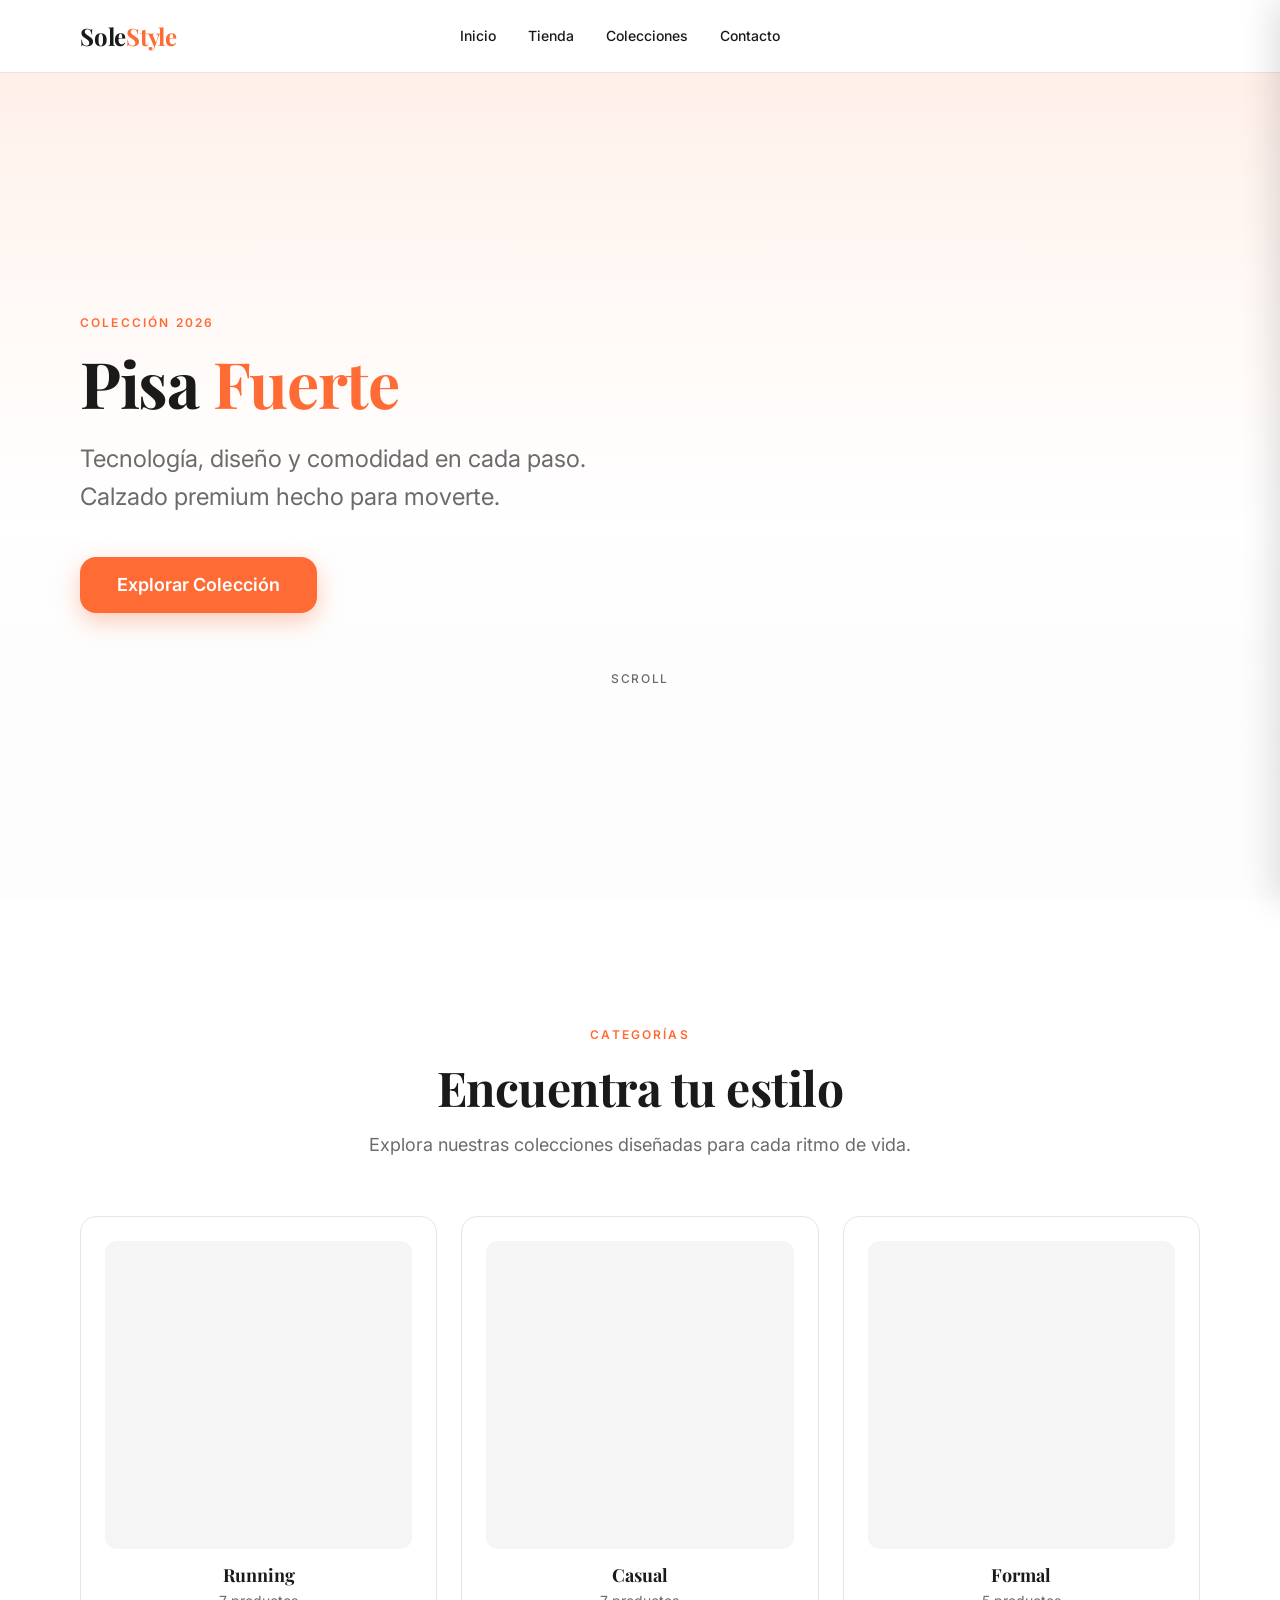
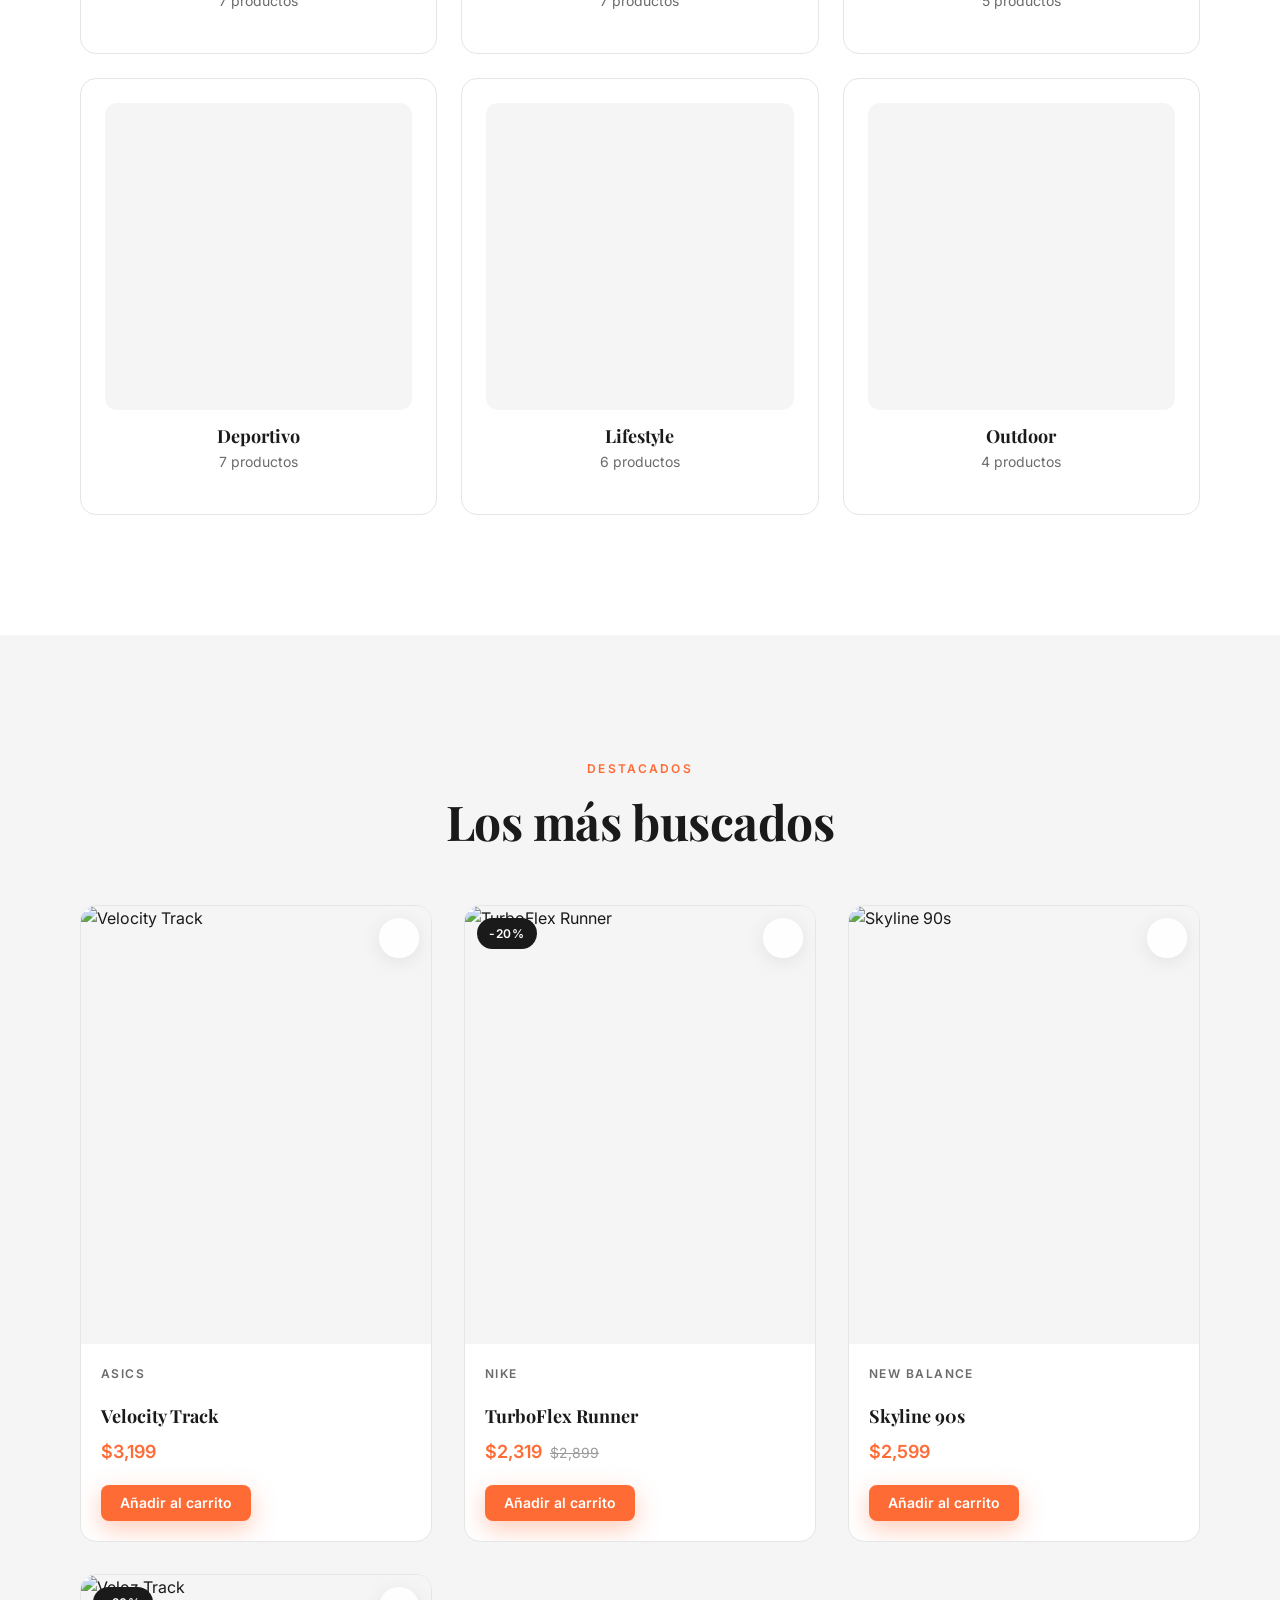
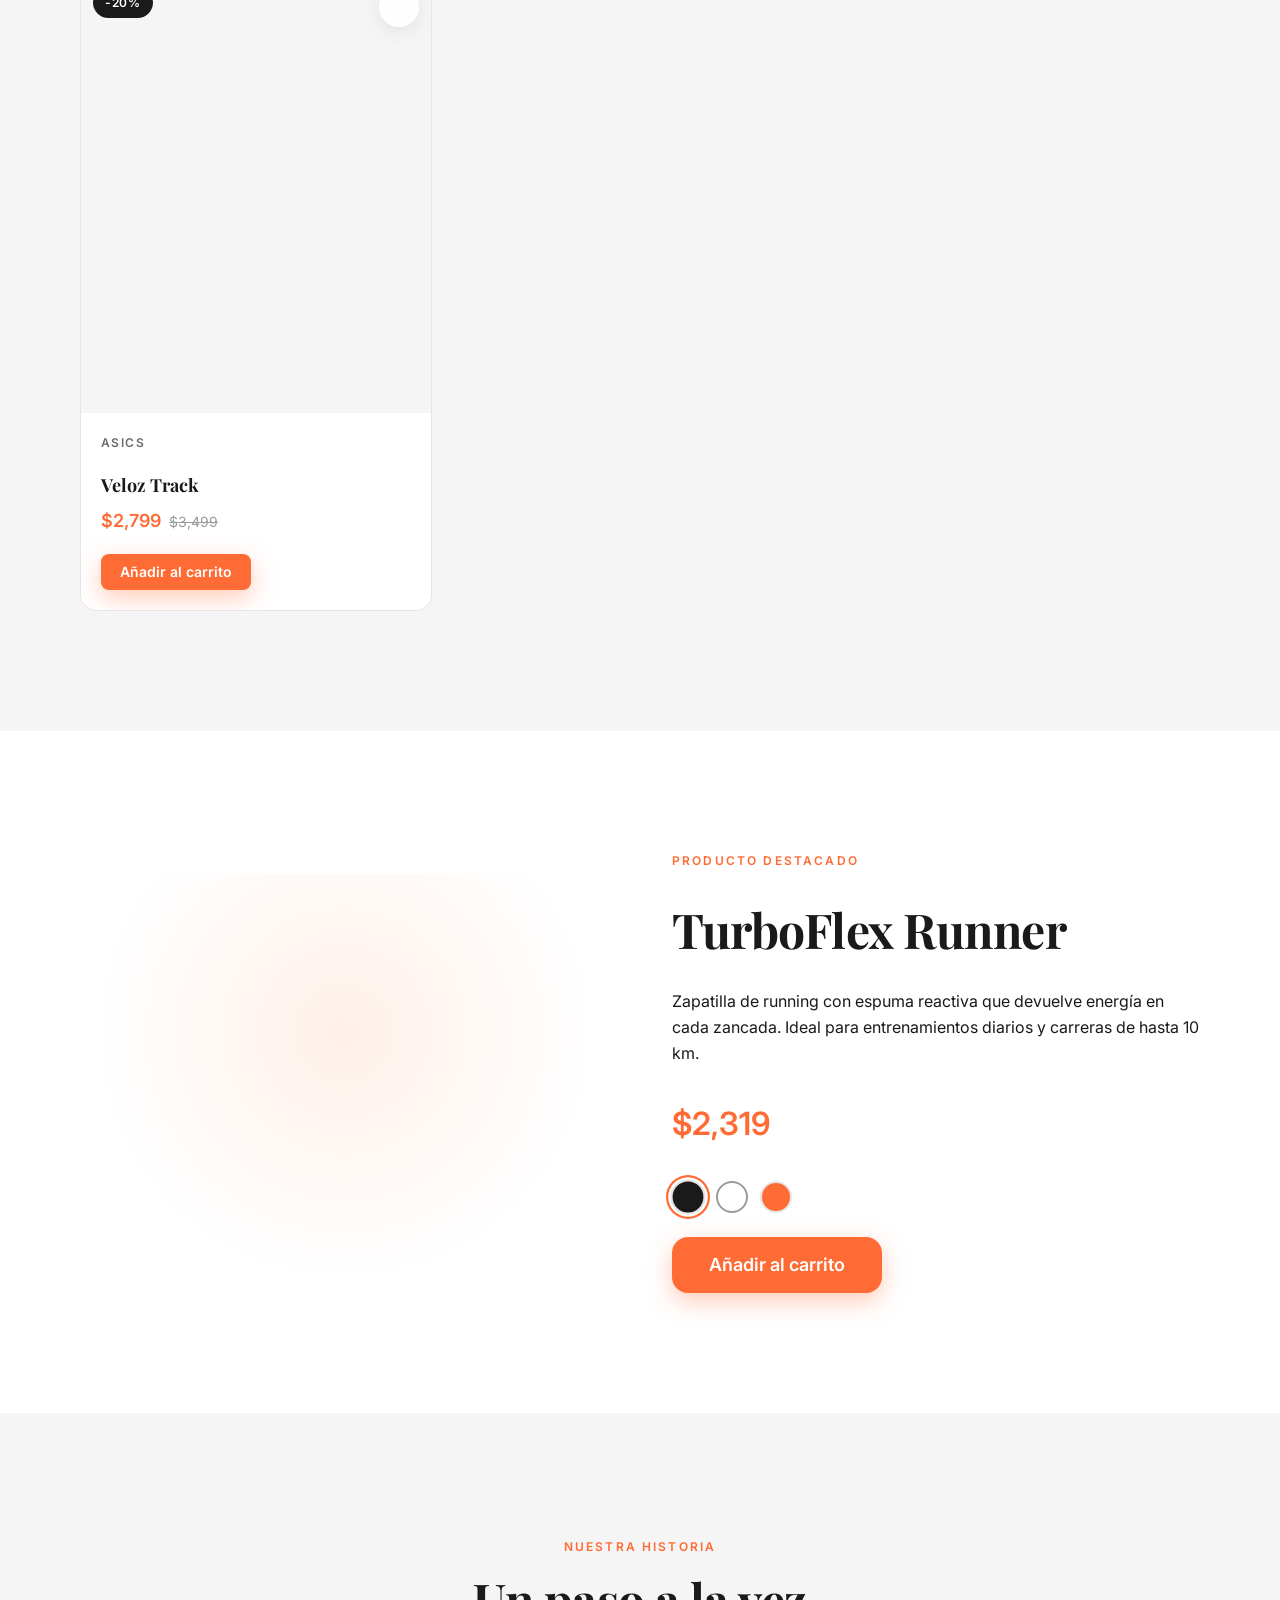
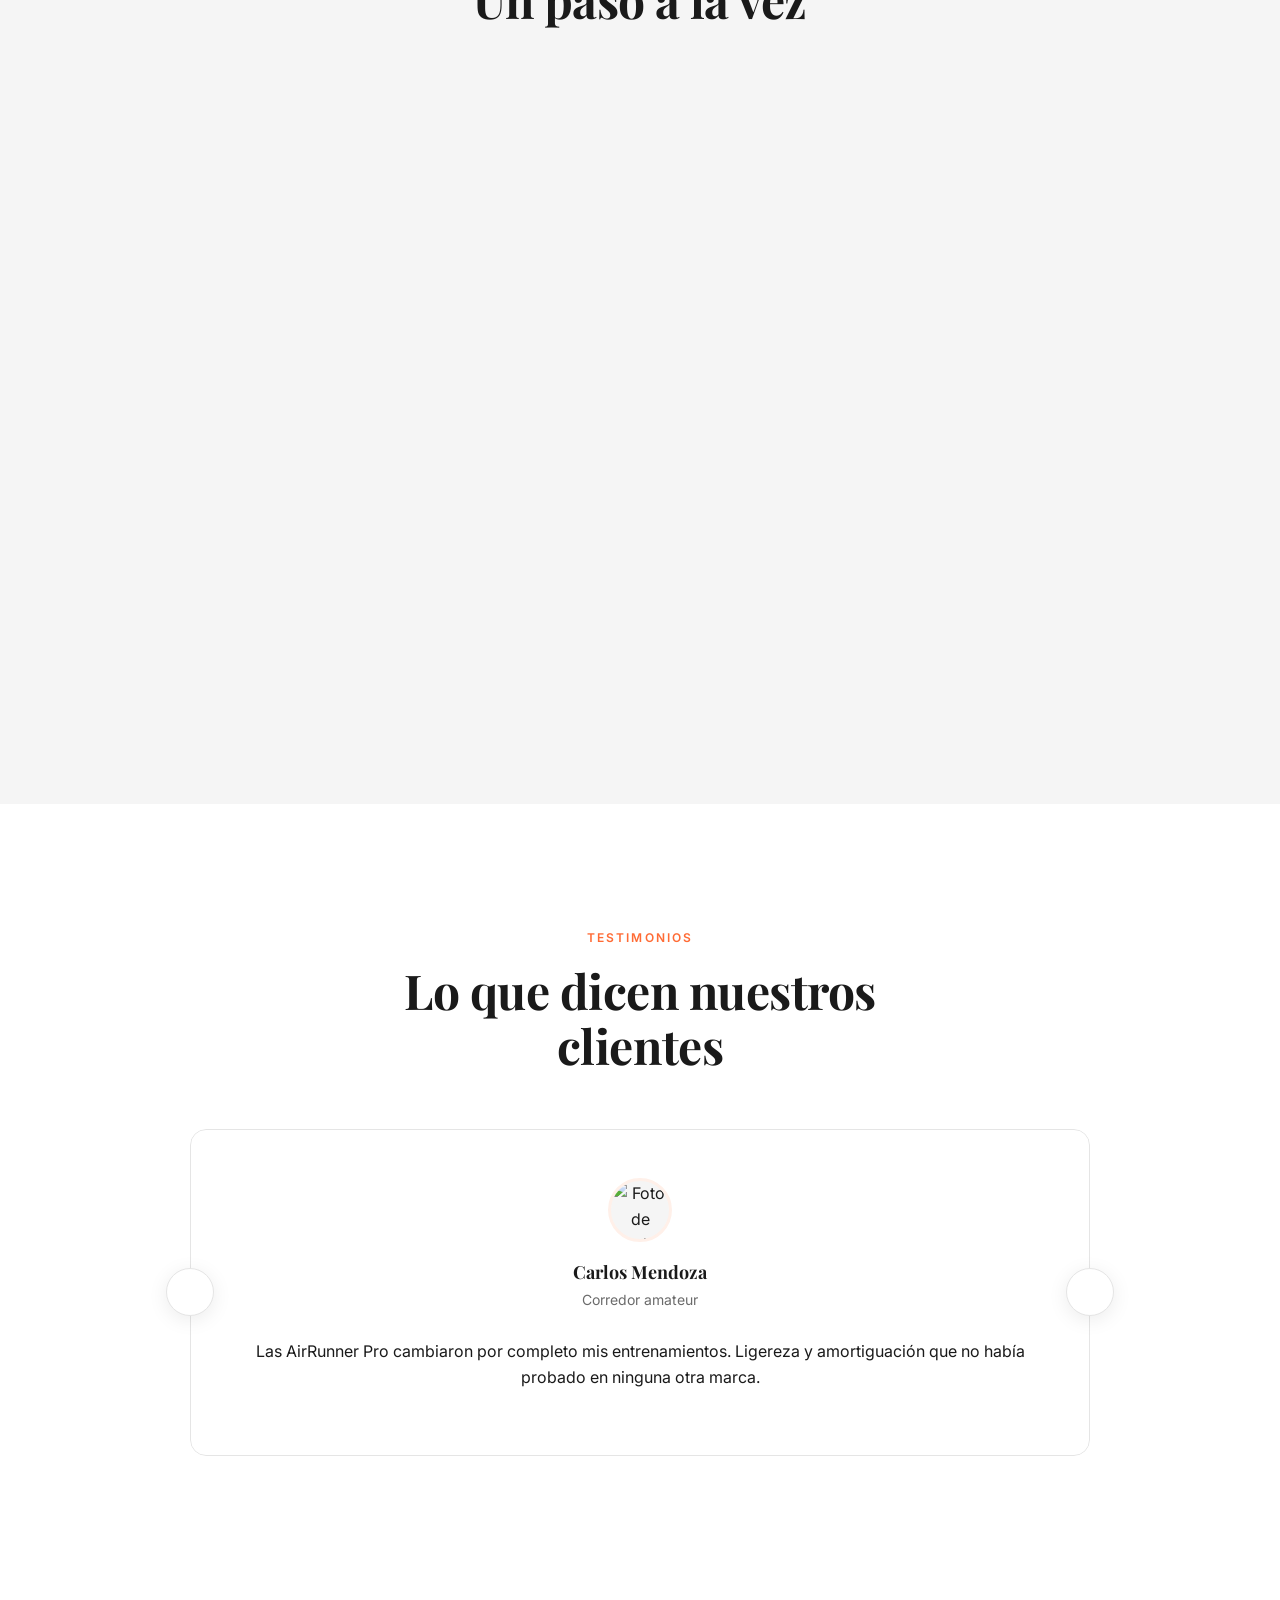
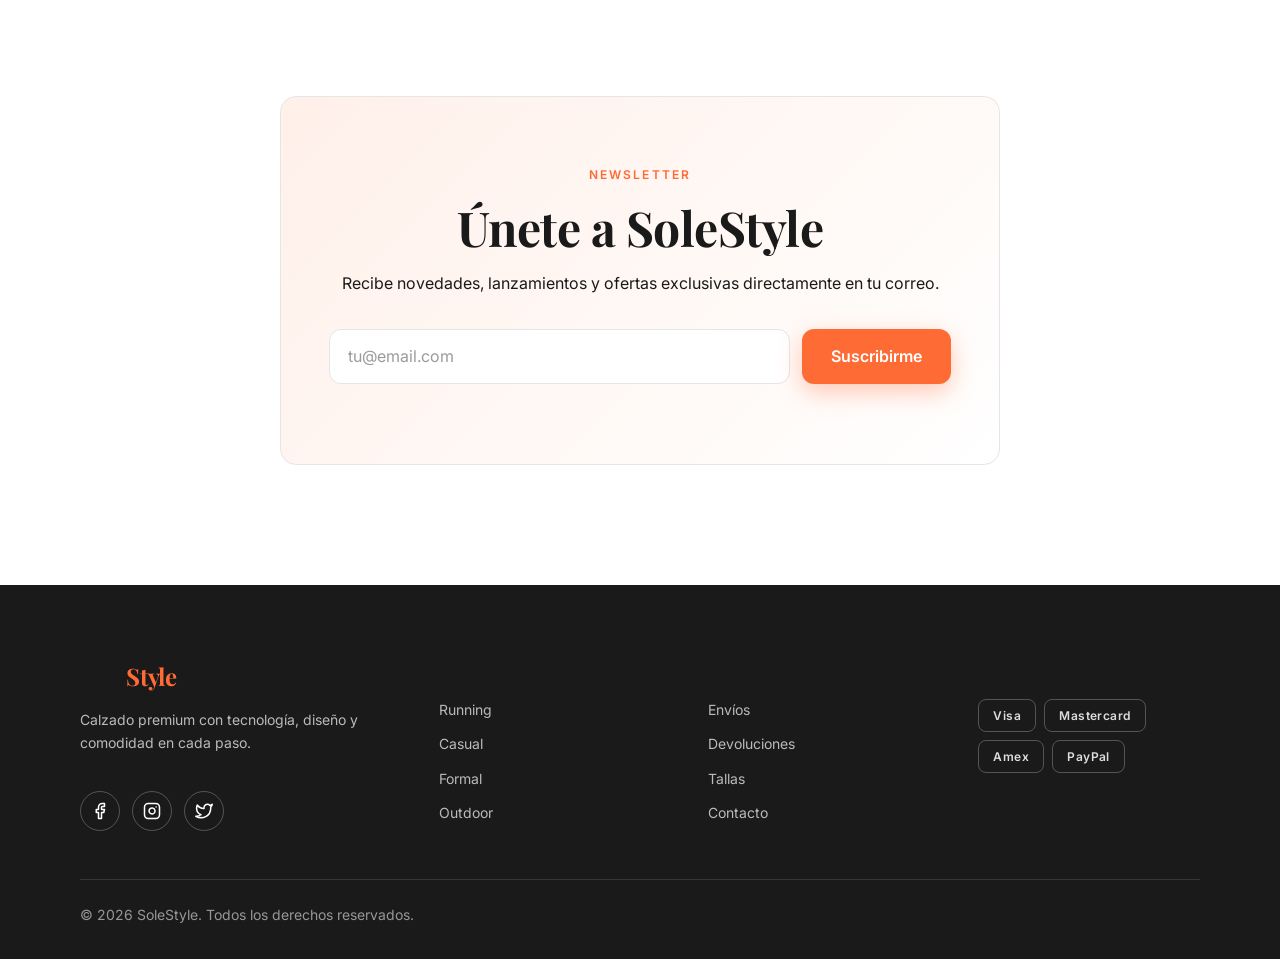
==== index.html @ 93561879 "version 1" ====
<!DOCTYPE html>
<html lang="es">
<head>
  <meta charset="UTF-8">
  <meta name="viewport" content="width=device-width, initial-scale=1.0">
  <title>SoleStyle — Tienda de Zapatos</title>
  <link rel="icon" type="image/svg+xml" href="favicon.svg">
  <link rel="preconnect" href="https://fonts.googleapis.com">
  <link rel="preconnect" href="https://fonts.gstatic.com" crossorigin>
  <link href="https://fonts.googleapis.com/css2?family=Inter:wght@400;500;600&family=Playfair+Display:wght@700&display=swap" rel="stylesheet">
  <link rel="stylesheet" href="css/reset.css">
  <link rel="stylesheet" href="css/variables.css">
  <link rel="stylesheet" href="css/base.css">
  <link rel="stylesheet" href="css/components.css">
  <link rel="stylesheet" href="css/three-animations.css">
  <link rel="stylesheet" href="css/responsive.css">
</head>
<body>
  <header class="site-header" id="siteHeader">
    <div class="site-header__inner container">
      <a href="index.html" class="logo" aria-label="SoleStyle, inicio">Sole<span class="logo-accent">Style</span></a>
      <nav class="main-nav" aria-label="Navegación principal">
        <a href="index.html" class="nav-link">Inicio</a>
        <a href="tienda.html" class="nav-link">Tienda</a>
        <a href="index.html#colecciones" class="nav-link">Colecciones</a>
        <a href="index.html#contacto" class="nav-link">Contacto</a>
      </nav>
      <div class="header-actions">
        <button class="icon-btn" id="searchToggle" aria-label="Abrir buscador" aria-expanded="false"><i data-lucide="search"></i></button>
        <a href="favoritos.html" class="icon-btn has-badge" id="favoritesLink" aria-label="Ver favoritos"><i data-lucide="heart"></i><span class="icon-btn__badge is-hidden" id="favoritesBadge">0</span></a>
        <button class="icon-btn has-badge" id="cartButton" aria-label="Abrir carrito"><i data-lucide="shopping-cart"></i><span class="icon-btn__badge is-hidden" id="cartBadge">0</span></button>
        <button class="hamburger" id="hamburger" aria-label="Abrir menú" aria-expanded="false"><span></span><span></span><span></span></button>
      </div>
    </div>
    <div class="search-box" id="searchBox">
      <input type="search" id="searchInput" class="search-input" placeholder="Buscar zapatos, marcas..." aria-label="Buscar productos" autocomplete="off">
      <div class="search-dropdown" id="searchDropdown" role="listbox" aria-label="Resultados de búsqueda"></div>
    </div>
    <nav class="mobile-menu" id="mobileMenu" aria-label="Menú móvil">
      <a href="index.html" class="nav-link">Inicio</a>
      <a href="tienda.html" class="nav-link">Tienda</a>
      <a href="index.html#colecciones" class="nav-link">Colecciones</a>
      <a href="index.html#contacto" class="nav-link">Contacto</a>
      <a href="favoritos.html" class="nav-link">Favoritos</a>
    </nav>
  </header>
  <div class="cart-overlay" id="cartOverlay"></div>
  <aside class="cart-drawer" id="cartDrawer" role="dialog" aria-modal="true" aria-label="Carrito de compras">
    <div class="cart-drawer__header"><h2 class="cart-drawer__title">Tu carrito</h2><button class="cart-close icon-btn" id="cartClose" aria-label="Cerrar carrito"><i data-lucide="x"></i></button></div>
    <div class="cart-items" id="cartItems"></div>
    <div class="cart-empty is-hidden" id="cartEmpty"><i data-lucide="shopping-bag" class="cart-empty__icon"></i><p>Tu carrito está vacío</p><a href="tienda.html" class="btn btn-outline">Ir a la tienda</a></div>
    <div class="cart-summary" id="cartSummary">
      <div class="coupon-row"><input type="text" class="coupon-input" id="couponInput" placeholder="Cupón (SOLE10 / WELCOME)" aria-label="Código de cupón"><button class="btn btn-outline btn-sm" id="couponApply">Aplicar</button></div>
      <p class="coupon-msg" id="couponMsg"></p>
      <div class="summary-row"><span>Subtotal</span><span id="cartSubtotal">$0</span></div>
      <div class="summary-row"><span>Envío</span><span id="cartShipping">—</span></div>
      <div class="summary-row summary-row--total"><span>Total</span><span id="cartTotal">$0</span></div>
      <button class="btn btn-primary btn-block checkout-btn" id="checkoutBtn">Finalizar Compra</button>
    </div>
  </aside>
  <div class="modal-overlay" id="checkoutModal" role="dialog" aria-modal="true" aria-label="Compra completada">
    <div class="modal"><div class="modal__icon"><i data-lucide="check"></i></div><h3 class="modal__title">¡Gracias por tu compra!</h3><p class="modal__text" id="modalText">Tu pedido ha sido procesado. Te contactaremos por email.</p><div class="modal__actions"><button class="btn btn-primary" id="modalClose">Seguir comprando</button></div></div>
  </div>
  <div class="toast" id="toast" role="status" aria-live="polite"></div>
  <main>
    <section class="hero" id="hero">
      <canvas class="hero-canvas" id="heroCanvas" aria-hidden="true"></canvas>
      <div class="hero-overlay"></div>
      <div class="hero-content container">
        <p class="eyebrow">Colección 2026</p>
        <h1 class="hero-title">Pisa <span class="hero-title__accent">Fuerte</span></h1>
        <p class="hero-subtitle">Tecnología, diseño y comodidad en cada paso. Calzado premium hecho para moverte.</p>
        <a href="tienda.html" class="btn btn-primary btn-lg hero-cta">Explorar Colección</a>
        <div class="hero-scroll-hint">
          <i data-lucide="chevron-down"></i>
          <span>Scroll</span>
        </div>
      </div>
    </section>
    <section class="section" id="colecciones">
      <div class="container">
        <div class="section-head">
          <p class="eyebrow">Categorías</p>
          <h2 class="section-title">Encuentra tu estilo</h2>
          <p class="section-subtitle">Explora nuestras colecciones diseñadas para cada ritmo de vida.</p>
        </div>
        <div class="categories-grid" id="categoriesGrid">
          <div class="category-card">
            <a class="category-cube" data-category="running" href="tienda.html?category=running" aria-label="Ver categoría Running"></a>
            <div class="category-card__info">
              <h3 class="category-card__name">Running</h3>
              <p class="category-card__count">7 productos</p>
            </div>
          </div>
          <div class="category-card">
            <a class="category-cube" data-category="casual" href="tienda.html?category=casual" aria-label="Ver categoría Casual"></a>
            <div class="category-card__info">
              <h3 class="category-card__name">Casual</h3>
              <p class="category-card__count">7 productos</p>
            </div>
          </div>
          <div class="category-card">
            <a class="category-cube" data-category="formal" href="tienda.html?category=formal" aria-label="Ver categoría Formal"></a>
            <div class="category-card__info">
              <h3 class="category-card__name">Formal</h3>
              <p class="category-card__count">5 productos</p>
            </div>
          </div>
          <div class="category-card">
            <a class="category-cube" data-category="deportivo" href="tienda.html?category=deportivo" aria-label="Ver categoría Deportivo"></a>
            <div class="category-card__info">
              <h3 class="category-card__name">Deportivo</h3>
              <p class="category-card__count">7 productos</p>
            </div>
          </div>
          <div class="category-card">
            <a class="category-cube" data-category="lifestyle" href="tienda.html?category=lifestyle" aria-label="Ver categoría Lifestyle"></a>
            <div class="category-card__info">
              <h3 class="category-card__name">Lifestyle</h3>
              <p class="category-card__count">6 productos</p>
            </div>
          </div>
          <div class="category-card">
            <a class="category-cube" data-category="outdoor" href="tienda.html?category=outdoor" aria-label="Ver categoría Outdoor"></a>
            <div class="category-card__info">
              <h3 class="category-card__name">Outdoor</h3>
              <p class="category-card__count">4 productos</p>
            </div>
          </div>
        </div>
      </div>
    </section>
    <section class="section section--alt" id="destacados">
      <div class="container">
        <div class="section-head">
          <p class="eyebrow">Destacados</p>
          <h2 class="section-title">Los más buscados</h2>
        </div>
        <div class="product-grid" id="featuredGrid"></div>
      </div>
    </section>
    <section class="section" id="showcase">
      <div class="container">
        <div class="showcase">
          <div class="showcase-canvas" id="showcaseCanvas" data-product-id="1"></div>
          <div class="showcase-info">
            <p class="eyebrow">Producto destacado</p>
            <h2 class="section-title" id="showcaseName"></h2>
            <p id="showcaseDesc"></p>
            <p class="showcase-price" id="showcasePrice"></p>
            <div class="color-swatches">
              <button class="color-swatch is-active" data-hex="#1A1A1A" data-color="Negro" aria-label="Color Negro" style="background-color:#1A1A1A"></button>
              <button class="color-swatch" data-hex="#FFFFFF" data-color="Blanco" aria-label="Color Blanco" style="background-color:#FFFFFF"></button>
              <button class="color-swatch" data-hex="#FF6B35" data-color="Naranja" aria-label="Color Naranja" style="background-color:#FF6B35"></button>
            </div>
            <div class="showcase-actions">
              <button class="btn btn-primary btn-lg" data-add-to-cart="1">Añadir al carrito</button>
            </div>
          </div>
        </div>
      </div>
    </section>
    <section class="section section--alt" id="historia">
      <div class="container">
        <div class="section-head">
          <p class="eyebrow">Nuestra Historia</p>
          <h2 class="section-title">Un paso a la vez</h2>
        </div>
        <div class="timeline" id="timeline">
          <div class="timeline-canvas" id="timelineCanvas"></div>
        </div>
      </div>
    </section>
    <section class="section" id="testimonios">
      <div class="container">
        <div class="section-head">
          <p class="eyebrow">Testimonios</p>
          <h2 class="section-title">Lo que dicen nuestros clientes</h2>
        </div>
        <div class="testimonials">
          <button class="testimonial-arrow prev" aria-label="Testimonio anterior"><i data-lucide="chevron-left"></i></button>
          <div class="testimonials__viewport">
            <div class="testimonial-track">
              <div class="testimonial-slide">
                <img class="testimonial-slide__photo" src="https://images.unsplash.com/photo-1500648767791-00dcc994a43e?w=200&auto=format&fit=crop&q=80" alt="Foto de Carlos Mendoza" loading="lazy" width="64" height="64">
                <p class="testimonial-slide__name">Carlos Mendoza</p>
                <p class="testimonial-slide__role">Corredor amateur</p>
                <div class="stars" aria-label="Calificación: 5 de 5">
                  <i data-lucide="star"></i>
                  <i data-lucide="star"></i>
                  <i data-lucide="star"></i>
                  <i data-lucide="star"></i>
                  <i data-lucide="star"></i>
                </div>
                <p>Las AirRunner Pro cambiaron por completo mis entrenamientos. Ligereza y amortiguación que no había probado en ninguna otra marca.</p>
              </div>
              <div class="testimonial-slide">
                <img class="testimonial-slide__photo" src="https://images.unsplash.com/photo-1494790108377-be9c29b29330?w=200&auto=format&fit=crop&q=80" alt="Foto de Lucía Fernández" loading="lazy" width="64" height="64">
                <p class="testimonial-slide__name">Lucía Fernández</p>
                <p class="testimonial-slide__role">Diseñadora</p>
                <div class="stars" aria-label="Calificación: 4.5 de 5">
                  <i data-lucide="star"></i>
                  <i data-lucide="star"></i>
                  <i data-lucide="star"></i>
                  <i data-lucide="star"></i>
                  <i data-lucide="star-half"></i>
                </div>
                <p>Combinan estilo y comodidad a la perfección. Los uso todos los días en la oficina y siguen impecables después de meses.</p>
              </div>
              <div class="testimonial-slide">
                <img class="testimonial-slide__photo" src="https://images.unsplash.com/photo-1438761681033-6461ffad8d80?w=200&auto=format&fit=crop&q=80" alt="Foto de Andrés Ruiz" loading="lazy" width="64" height="64">
                <p class="testimonial-slide__name">Andrés Ruiz</p>
                <p class="testimonial-slide__role">Viajero frecuente</p>
                <div class="stars" aria-label="Calificación: 5 de 5">
                  <i data-lucide="star"></i>
                  <i data-lucide="star"></i>
                  <i data-lucide="star"></i>
                  <i data-lucide="star"></i>
                  <i data-lucide="star"></i>
                </div>
                <p>Pedí desde el extranjero y llegó en tiempo récord. La calidad es superior y el servicio al cliente, excelente.</p>
              </div>
            </div>
          </div>
          <button class="testimonial-arrow next" aria-label="Testimonio siguiente"><i data-lucide="chevron-right"></i></button>
        </div>
      </div>
    </section>
    <section class="section" id="contacto">
      <div class="container">
        <div class="newsletter__inner">
          <p class="eyebrow">Newsletter</p>
          <h2 class="section-title">Únete a SoleStyle</h2>
          <p>Recibe novedades, lanzamientos y ofertas exclusivas directamente en tu correo.</p>
          <form class="newsletter-form" id="newsletterForm" novalidate>
            <input type="email" class="newsletter-input" id="newsletterEmail" placeholder="tu@email.com" aria-label="Tu correo electrónico">
            <button class="btn btn-primary" type="submit">Suscribirme</button>
          </form>
          <p class="newsletter-msg" id="newsletterMsg"></p>
        </div>
      </div>
    </section>
  </main>
  <footer class="site-footer">
    <canvas class="footer-waves" id="footerWaves" aria-hidden="true"></canvas>
    <div class="site-footer__content container">
      <div class="footer-grid">
        <div class="footer-col">
          <a href="index.html" class="logo" aria-label="SoleStyle, inicio">Sole<span class="logo-accent">Style</span></a>
          <p>Calzado premium con tecnología, diseño y comodidad en cada paso.</p>
          <div class="footer-social">
            <a href="#" class="footer-social__link" aria-label="Facebook"><svg viewBox="0 0 24 24" fill="none" stroke="currentColor" stroke-width="2" stroke-linecap="round" stroke-linejoin="round" aria-hidden="true"><path d="M18 2h-3a5 5 0 0 0-5 5v3H7v4h3v8h4v-8h3l1-4h-4V7a1 1 0 0 1 1-1h3z"/></svg></a>
            <a href="#" class="footer-social__link" aria-label="Instagram"><svg viewBox="0 0 24 24" fill="none" stroke="currentColor" stroke-width="2" stroke-linecap="round" stroke-linejoin="round" aria-hidden="true"><rect x="2" y="2" width="20" height="20" rx="5" ry="5"/><path d="M16 11.37A4 4 0 1 1 12.63 8 4 4 0 0 1 16 11.37z"/><line x1="17.5" y1="6.5" x2="17.51" y2="6.5"/></svg></a>
            <a href="#" class="footer-social__link" aria-label="Twitter"><svg viewBox="0 0 24 24" fill="none" stroke="currentColor" stroke-width="2" stroke-linecap="round" stroke-linejoin="round" aria-hidden="true"><path d="M23 3a10.9 10.9 0 0 1-3.14 1.53 4.48 4.48 0 0 0-7.86 3v1A10.66 10.66 0 0 1 3 4s-4 9 5 13a11.64 11.64 0 0 1-7 2c9 5 20 0 20-11.5a4.5 4.5 0 0 0-.08-.83A7.72 7.72 0 0 0 23 3z"/></svg></a>
          </div>
        </div>
        <div class="footer-col">
          <h3 class="footer-title">Tienda</h3>
          <a href="tienda.html?category=running" class="footer-link">Running</a>
          <a href="tienda.html?category=casual" class="footer-link">Casual</a>
          <a href="tienda.html?category=formal" class="footer-link">Formal</a>
          <a href="tienda.html?category=outdoor" class="footer-link">Outdoor</a>
        </div>
        <div class="footer-col">
          <h3 class="footer-title">Ayuda</h3>
          <a href="#" class="footer-link">Envíos</a>
          <a href="#" class="footer-link">Devoluciones</a>
          <a href="#" class="footer-link">Tallas</a>
          <a href="#" class="footer-link">Contacto</a>
        </div>
        <div class="footer-col">
          <h3 class="footer-title">Pagos</h3>
          <div class="payment-badges">
            <span class="payment-badge">Visa</span>
            <span class="payment-badge">Mastercard</span>
            <span class="payment-badge">Amex</span>
            <span class="payment-badge">PayPal</span>
          </div>
        </div>
      </div>
      <div class="footer-bottom">
        <p class="footer-copy">© 2026 SoleStyle. Todos los derechos reservados.</p>
      </div>
    </div>
  </footer>
  <script src="https://cdnjs.cloudflare.com/ajax/libs/three.js/r128/three.min.js"></script>
  <script src="https://cdn.jsdelivr.net/npm/three@0.128.0/examples/js/controls/OrbitControls.js"></script>
  <script src="https://cdnjs.cloudflare.com/ajax/libs/gsap/3.12.2/gsap.min.js"></script>
  <script src="https://cdnjs.cloudflare.com/ajax/libs/gsap/3.12.2/ScrollTrigger.min.js"></script>
  <script src="https://unpkg.com/lucide@latest"></script>
  <script type="module" src="js/main.js" data-page="home"></script>
</body>
</html>
---- css/variables.css ----
/* ============================================================
   SoleStyle — Design Tokens
   Fuente autoritativa: .omo/contract.md §3 (nombres y valores EXACTOS)
   ============================================================ */

:root {
  /* Colores base */
  --color-white: #FFFFFF;
  --color-dark: #1A1A1A;
  --color-accent: #FF6B35;
  --color-accent-dark: #E85A2A;
  --color-accent-soft: #FFF0E9;

  /* Grises neutros */
  --color-gray-600: #6B6B6B;
  --color-gray-400: #9B9B9B;
  --color-gray-200: #E5E5E5;
  --color-gray-100: #F5F5F5;

  /* Semánticos */
  --color-success: #2E7D32;
  --color-error: #C62828;
  --color-gold: #D4AF37;

  /* Tipografía */
  --font-body: 'Inter', system-ui, sans-serif;
  --font-display: 'Playfair Display', serif;

  /* Escala tipográfica */
  --fs-xs: 12px;
  --fs-sm: 14px;
  --fs-base: 16px;
  --fs-md: 18px;
  --fs-lg: 24px;
  --fs-xl: 32px;
  --fs-2xl: 48px;
  --fs-3xl: 64px;

  /* Radios */
  --radius-sm: 8px;
  --radius-md: 12px;
  --radius-lg: 16px;
  --radius-full: 999px;

  /* Sombras */
  --shadow-card: 0 4px 20px rgba(0, 0, 0, .08);
  --shadow-hover: 0 12px 32px rgba(0, 0, 0, .16);
  --shadow-accent: 0 8px 24px rgba(255, 107, 53, .35);

  /* Espaciado y layout */
  --space-section: 120px; /* @media <768px: 60px */
  --container-max: 1200px;
  --header-height: 72px;

  /* Transiciones */
  --transition-fast: .2s ease;
  --transition-base: .3s ease;
  --transition-slow: .5s cubic-bezier(.22, 1, .36, 1);

  /* Capas z-index */
  --z-header: 100;
  --z-mobile-menu: 90;
  --z-search-dropdown: 110;
  --z-overlay: 110;
  --z-cart-drawer: 120;
  --z-modal: 130;
  --z-toast: 140;
}
---- css/base.css ----
/* ============================================================
   SoleStyle — Base (tipografía, layout, utilidades)
   ============================================================ */

/* Tipografía base del documento */
body {
  font-family: var(--font-body);
  font-size: var(--fs-base);
  font-weight: 400;
  color: var(--color-dark);
  background-color: var(--color-white);
  overflow-x: hidden;
}

/* Contenedor central: ancho máximo con padding lateral fluido */
.container {
  width: 100%;
  max-width: var(--container-max);
  margin-inline: auto;
  padding-inline: clamp(20px, 4vw, 40px);
}

/* Sección: espaciado vertical generoso (60px en móvil, 120px en desktop) */
.section {
  padding-block: var(--space-section);
}

/* Variante de sección con fondo gris claro */
.section--alt {
  background-color: var(--color-gray-100);
}

/* Cabecera de sección: centrada con margen inferior */
.section-head {
  max-width: 640px;
  margin: 0 auto 56px;
  text-align: center;
}

/* Título de sección: display serif, peso 700 */
.section-title {
  font-family: var(--font-display);
  font-size: var(--fs-2xl);
  font-weight: 700;
  line-height: 1.15;
  letter-spacing: -0.01em;
  margin-bottom: 16px;
}

/* Subtítulo de sección: gris, tamaño medio */
.section-subtitle {
  font-size: var(--fs-md);
  color: var(--color-gray-600);
  line-height: 1.6;
}

/* Eyebrow: etiqueta naranja uppercase con tracking */
.eyebrow {
  display: inline-block;
  font-size: var(--fs-xs);
  font-weight: 600;
  letter-spacing: 0.18em;
  text-transform: uppercase;
  color: var(--color-accent);
  margin-bottom: 16px;
}

/* Encabezados: jerarquía tipográfica */
h1, h2, h3, h4, h5, h6 {
  font-family: var(--font-display);
  font-weight: 700;
  line-height: 1.2;
  color: var(--color-dark);
}

/* Enlaces: color heredado con transición suave */
a {
  transition: color var(--transition-fast);
}

/* Enlaces interactivos: hover con acento */
a:hover {
  color: var(--color-accent);
}

/* Párrafos: margen inferior consistente */
p {
  margin-bottom: 1rem;
}

/* Foco visible accesible: anillo naranja en todos los elementos interactivos */
:focus-visible {
  outline: 2px solid var(--color-accent);
  outline-offset: 2px;
  border-radius: 2px;
}

/* Utilidad: contenido solo para lectores de pantalla */
.visually-hidden {
  position: absolute;
  width: 1px;
  height: 1px;
  padding: 0;
  margin: -1px;
  overflow: hidden;
  clip: rect(0, 0, 0, 0);
  white-space: nowrap;
  border: 0;
}

/* Utilidad: ocultar elemento (JS alterna esta clase) */
.is-hidden {
  display: none !important;
}

/* Utilidad: animación de entrada (GSAP la anima desde opacity 0) */
.fade-up {
  opacity: 0;
}

/* Reducción de movimiento: desactiva animaciones y transiciones */
.reduce-motion * {
  animation: none !important;
  transition: none !important;
  scroll-behavior: auto !important;
}

/* Bloqueo de scroll del body (drawer/menú abiertos) */
body.no-scroll {
  overflow: hidden;
}

/* Imágenes de producto: fondo neutro mientras cargan */
img {
  background-color: var(--color-gray-100);
}

/* Breadcrumb: migas de pan con separador */
.breadcrumb {
  display: flex;
  flex-wrap: wrap;
  align-items: center;
  gap: 8px;
  font-size: var(--fs-sm);
  color: var(--color-gray-600);
  padding-block: 20px;
}

/* Separador de breadcrumb (chevron) */
.breadcrumb a {
  color: var(--color-gray-600);
}

.breadcrumb a:hover {
  color: var(--color-accent);
}

.breadcrumb span[aria-hidden='true'] {
  color: var(--color-gray-400);
}

/* Estado vacío: centrado con icono grande */
.empty-state {
  text-align: center;
  padding: 80px 20px;
}

.empty-state i {
  width: 64px;
  height: 64px;
  color: var(--color-gray-400);
  margin-bottom: 24px;
}

.empty-state p {
  font-size: var(--fs-lg);
  color: var(--color-gray-600);
  margin-bottom: 24px;
}
---- css/components.css ----
/* ============================================================
   SoleStyle — Componentes (inventario completo §4 del contrato)
   ============================================================ */

/* ============================================================
   Botones
   ============================================================ */

/* Botón base: inline-flex, radius, transición suave */
.btn {
  display: inline-flex;
  align-items: center;
  justify-content: center;
  gap: 8px;
  padding: 14px 28px;
  font-family: var(--font-body);
  font-size: var(--fs-base);
  font-weight: 600;
  line-height: 1;
  border-radius: var(--radius-md);
  border: 1px solid transparent;
  cursor: pointer;
  text-align: center;
  white-space: nowrap;
  transition: background-color var(--transition-base),
    color var(--transition-base),
    border-color var(--transition-base),
    box-shadow var(--transition-base),
    transform var(--transition-base);
}

/* Botón primario: fondo naranja, texto blanco, sombra de acento */
.btn-primary {
  background-color: var(--color-accent);
  color: var(--color-white);
  box-shadow: var(--shadow-accent);
}

.btn-primary:hover {
  background-color: var(--color-accent-dark);
  color: var(--color-white);
  transform: translateY(-2px);
  box-shadow: 0 12px 28px rgba(255, 107, 53, .45);
}

/* Botón outline: borde oscuro, fondo transparente */
.btn-outline {
  background-color: transparent;
  border-color: var(--color-dark);
  color: var(--color-dark);
}

.btn-outline:hover {
  background-color: var(--color-dark);
  color: var(--color-white);
  transform: translateY(-2px);
}

/* Botón oscuro: fondo negro, texto blanco */
.btn-dark {
  background-color: var(--color-dark);
  color: var(--color-white);
}

.btn-dark:hover {
  background-color: #000;
  color: var(--color-white);
  transform: translateY(-2px);
  box-shadow: var(--shadow-hover);
}

/* Botón grande: más padding y tipografía */
.btn-lg {
  padding: 18px 36px;
  font-size: var(--fs-md);
  border-radius: var(--radius-lg);
}

/* Botón pequeño: compacto */
.btn-sm {
  padding: 10px 18px;
  font-size: var(--fs-sm);
  border-radius: var(--radius-sm);
}

/* Botón a ancho completo */
.btn-block {
  display: flex;
  width: 100%;
}

/* Estado activo: presión sutil */
.btn:active {
  transform: translateY(0) scale(.98);
}

/* Estado deshabilitado: opacidad y sin interacción */
.btn:disabled,
.btn.is-disabled {
  opacity: .5;
  cursor: not-allowed;
  transform: none;
  box-shadow: none;
}

/* ============================================================
   Header (sticky con blur)
   ============================================================ */

/* Header: fijo arriba, fondo blanco translúcido con blur */
.site-header {
  position: sticky;
  top: 0;
  z-index: var(--z-header);
  background: rgba(255, 255, 255, .85);
  backdrop-filter: blur(12px);
  -webkit-backdrop-filter: blur(12px);
  border-bottom: 1px solid var(--color-gray-200);
}

/* Fila interna del header: flex entre logo, nav y acciones */
.site-header__inner {
  display: flex;
  align-items: center;
  justify-content: space-between;
  gap: 24px;
  height: var(--header-height);
}

/* Logo: display serif con acento naranja */
.logo {
  font-family: var(--font-display);
  font-size: var(--fs-lg);
  font-weight: 700;
  letter-spacing: -0.01em;
  color: var(--color-dark);
  white-space: nowrap;
}

.logo:hover {
  color: var(--color-dark);
}

/* Acento del logo en naranja */
.logo-accent {
  color: var(--color-accent);
}

/* Navegación principal: flex horizontal */
.main-nav {
  display: flex;
  align-items: center;
  gap: 32px;
}

/* Enlace de navegación: padding vertical y hover con acento */
.nav-link {
  position: relative;
  font-size: var(--fs-sm);
  font-weight: 500;
  color: var(--color-dark);
  padding-block: 8px;
  transition: color var(--transition-fast);
}

/* Subrayado animado en hover */
.nav-link::after {
  content: '';
  position: absolute;
  left: 0;
  bottom: 0;
  width: 100%;
  height: 2px;
  background-color: var(--color-accent);
  transform: scaleX(0);
  transform-origin: left;
  transition: transform var(--transition-base);
}

.nav-link:hover {
  color: var(--color-accent);
}

.nav-link:hover::after {
  transform: scaleX(1);
}

/* Enlace activo: acento con subrayado visible */
.nav-link.is-active {
  color: var(--color-accent);
}

.nav-link.is-active::after {
  transform: scaleX(1);
}

/* Acciones del header: iconos y hamburguesa */
.header-actions {
  display: flex;
  align-items: center;
  gap: 8px;
}

/* Botón de icono: círculo con hover gris */
.icon-btn {
  position: relative;
  display: inline-flex;
  align-items: center;
  justify-content: center;
  width: 40px;
  height: 40px;
  border-radius: var(--radius-full);
  color: var(--color-dark);
  transition: background-color var(--transition-fast),
    color var(--transition-fast);
}

.icon-btn:hover {
  background-color: var(--color-gray-100);
  color: var(--color-accent);
}

/* Iconos lucide dentro de botones de icono */
.icon-btn svg {
  width: 20px;
  height: 20px;
}

/* Badge de contador: círculo naranja absoluto */
.icon-btn.has-badge .icon-btn__badge {
  position: absolute;
  top: 2px;
  right: 2px;
  min-width: 16px;
  height: 16px;
  padding-inline: 4px;
  display: flex;
  align-items: center;
  justify-content: center;
  font-size: 10px;
  font-weight: 600;
  line-height: 1;
  color: var(--color-white);
  background-color: var(--color-accent);
  border-radius: var(--radius-full);
  border: 2px solid var(--color-white);
}

/* Hamburguesa: 3 barras animadas a X */
.hamburger {
  display: none;
  flex-direction: column;
  justify-content: center;
  align-items: center;
  gap: 5px;
  width: 40px;
  height: 40px;
  border-radius: var(--radius-full);
  transition: background-color var(--transition-fast);
}

.hamburger:hover {
  background-color: var(--color-gray-100);
}

/* Barras de la hamburguesa */
.hamburger span {
  display: block;
  width: 22px;
  height: 2px;
  background-color: var(--color-dark);
  border-radius: 2px;
  transition: transform var(--transition-base),
    opacity var(--transition-base);
}

/* Estado abierto: las barras forman una X */
.hamburger[aria-expanded='true'] span:nth-child(1) {
  transform: translateY(7px) rotate(45deg);
}

.hamburger[aria-expanded='true'] span:nth-child(2) {
  opacity: 0;
}

.hamburger[aria-expanded='true'] span:nth-child(3) {
  transform: translateY(-7px) rotate(-45deg);
}

/* Menú móvil: desliza hacia abajo desde el header */
.mobile-menu {
  position: absolute;
  top: 100%;
  left: 0;
  right: 0;
  display: flex;
  flex-direction: column;
  background-color: var(--color-white);
  border-bottom: 1px solid var(--color-gray-200);
  box-shadow: var(--shadow-card);
  max-height: 0;
  overflow: hidden;
  transition: max-height var(--transition-base);
}

/* Menú móvil abierto */
.mobile-menu.is-open {
  max-height: 420px;
}

/* Enlaces del menú móvil: filas con borde inferior */
.mobile-menu .nav-link {
  padding: 16px 24px;
  font-size: var(--fs-base);
  border-bottom: 1px solid var(--color-gray-100);
}

.mobile-menu .nav-link::after {
  display: none;
}

/* ============================================================
   Buscador (search box + dropdown)
   ============================================================ */

/* Caja de búsqueda: panel desplegable bajo el header */
.search-box {
  position: absolute;
  top: 100%;
  left: 0;
  right: 0;
  background-color: var(--color-white);
  border-bottom: 1px solid var(--color-gray-200);
  box-shadow: var(--shadow-card);
  padding: 16px clamp(20px, 4vw, 40px);
  max-height: 0;
  overflow: hidden;
  opacity: 0;
  transition: max-height var(--transition-base),
    opacity var(--transition-base);
}

/* Caja de búsqueda abierta */
.search-box.is-open {
  max-height: 480px;
  opacity: 1;
}

/* Input de búsqueda: ancho completo sin borde */
.search-input {
  width: 100%;
  padding: 14px 16px;
  font-size: var(--fs-base);
  color: var(--color-dark);
  background-color: var(--color-gray-100);
  border: 1px solid var(--color-gray-200);
  border-radius: var(--radius-md);
  outline: none;
  transition: border-color var(--transition-fast),
    box-shadow var(--transition-fast);
}

.search-input:focus {
  border-color: var(--color-accent);
  box-shadow: 0 0 0 3px rgba(255, 107, 53, .15);
  background-color: var(--color-white);
}

/* Dropdown de resultados: tarjeta absoluta bajo el input */
.search-dropdown {
  position: absolute;
  top: calc(100% - 8px);
  left: clamp(20px, 4vw, 40px);
  right: clamp(20px, 4vw, 40px);
  background-color: var(--color-white);
  border: 1px solid var(--color-gray-200);
  border-radius: var(--radius-md);
  box-shadow: var(--shadow-hover);
  z-index: var(--z-search-dropdown);
  max-height: 0;
  overflow: hidden;
  opacity: 0;
  transition: max-height var(--transition-base),
    opacity var(--transition-base);
}

/* Dropdown abierto */
.search-dropdown.is-open {
  max-height: 420px;
  overflow-y: auto;
  opacity: 1;
}

/* Ítem de resultado: fila con imagen y texto */
.search-result-item {
  display: flex;
  align-items: center;
  gap: 12px;
  padding: 10px 16px;
  cursor: pointer;
  transition: background-color var(--transition-fast);
}

.search-result-item:hover,
.search-result-item[aria-selected='true'] {
  background-color: var(--color-gray-100);
}

/* Imagen miniatura del resultado */
.search-result-item img {
  width: 44px;
  height: 44px;
  object-fit: cover;
  border-radius: var(--radius-sm);
  flex-shrink: 0;
}

/* Nombre del resultado */
.search-result-item__name {
  font-size: var(--fs-sm);
  font-weight: 500;
  color: var(--color-dark);
}

/* Meta del resultado: marca · categoría */
.search-result-item__meta {
  font-size: var(--fs-xs);
  color: var(--color-gray-600);
}

/* Enlace "ver todos los resultados" */
.search-result-all {
  display: block;
  padding: 12px 16px;
  font-size: var(--fs-sm);
  font-weight: 600;
  color: var(--color-accent);
  border-top: 1px solid var(--color-gray-200);
  text-align: center;
  transition: background-color var(--transition-fast);
}

.search-result-all:hover {
  background-color: var(--color-accent-soft);
}

/* Ítem de historial de búsqueda */
.search-history-item {
  display: flex;
  align-items: center;
  gap: 10px;
  padding: 10px 16px;
  font-size: var(--fs-sm);
  color: var(--color-gray-600);
  cursor: pointer;
  transition: background-color var(--transition-fast);
}

.search-history-item:hover {
  background-color: var(--color-gray-100);
}

.search-history-item svg {
  width: 16px;
  height: 16px;
  color: var(--color-gray-400);
}

/* ============================================================
   Hero
   ============================================================ */

/* Hero: altura de viewport, aislamiento para el canvas z -1 */
.hero {
  position: relative;
  isolation: isolate;
  min-height: 92vh;
  display: flex;
  align-items: center;
  overflow: hidden;
  background: linear-gradient(180deg,
    var(--color-accent-soft) 0%,
    var(--color-white) 55%,
    var(--color-gray-100) 100%);
}

/* Canvas 3D: absoluto, detrás del contenido */
.hero-canvas {
  position: absolute;
  inset: 0;
  z-index: -1;
  width: 100%;
  height: 100%;
}

/* Overlay: gradiente sutil para legibilidad, sin interacción */
.hero-overlay {
  position: absolute;
  inset: 0;
  z-index: 0;
  background: linear-gradient(180deg,
    rgba(255, 255, 255, 0) 0%,
    rgba(255, 255, 255, .35) 60%,
    rgba(255, 255, 255, .85) 100%);
  pointer-events: none;
}

/* Contenido del hero: encima del canvas */
.hero-content {
  position: relative;
  z-index: 1;
  display: flex;
  flex-direction: column;
  align-items: flex-start;
  padding-block: 80px;
}

/* Título del hero: Playfair 700 con blend difference */
.hero-title {
  font-family: var(--font-display);
  font-size: var(--fs-3xl);
  font-weight: 700;
  line-height: 1.05;
  letter-spacing: -0.02em;
  color: var(--color-dark);
  mix-blend-mode: difference;
  max-width: 12ch;
  margin-bottom: 24px;
}

/* Acento del título en naranja */
.hero-title__accent {
  color: var(--color-accent);
}

/* Subtítulo: gris, tamaño grande, ancho acotado */
.hero-subtitle {
  font-size: var(--fs-lg);
  color: var(--color-gray-600);
  line-height: 1.6;
  max-width: 520px;
  margin-bottom: 40px;
}

/* CTA del hero */
.hero-cta {
  margin-bottom: 48px;
}

/* Indicador de scroll: absoluto abajo-centro con rebote */
.hero-scroll-hint {
  position: absolute;
  bottom: 32px;
  left: 50%;
  transform: translateX(-50%);
  display: flex;
  flex-direction: column;
  align-items: center;
  gap: 6px;
  font-size: var(--fs-xs);
  font-weight: 500;
  letter-spacing: 0.14em;
  text-transform: uppercase;
  color: var(--color-gray-600);
  animation: scroll-hint-bounce 2s ease-in-out infinite;
}

.hero-scroll-hint svg {
  width: 20px;
  height: 20px;
}

/* Rebote suave del indicador de scroll */
@keyframes scroll-hint-bounce {
  0%, 100% { transform: translateX(-50%) translateY(0); }
  50% { transform: translateX(-50%) translateY(8px); }
}

/* ============================================================
   Categorías
   ============================================================ */

/* Grid de categorías: 6 tarjetas */
.categories-grid {
  display: grid;
  grid-template-columns: repeat(3, 1fr);
  gap: 24px;
}

/* Tarjeta de categoría: hover con elevación */
.category-card {
  position: relative;
  display: flex;
  flex-direction: column;
  align-items: center;
  gap: 16px;
  padding: 24px;
  background-color: var(--color-white);
  border: 1px solid var(--color-gray-200);
  border-radius: var(--radius-lg);
  transition: transform var(--transition-base),
    box-shadow var(--transition-base),
    border-color var(--transition-base);
}

.category-card:hover {
  transform: translateY(-8px);
  box-shadow: var(--shadow-hover);
  border-color: var(--color-accent);
}

/* Contenedor del canvas 3D del cubo de categoría */
.category-cube {
  display: block;
  width: 100%;
  aspect-ratio: 1 / 1;
  border-radius: var(--radius-md);
  overflow: hidden;
  background-color: var(--color-gray-100);
}

/* Canvas del cubo llena su contenedor */
.category-cube canvas {
  width: 100%;
  height: 100%;
  display: block;
}

/* Info de la tarjeta: centrada */
.category-card__info {
  text-align: center;
}

/* Nombre de la categoría */
.category-card__name {
  font-family: var(--font-display);
  font-size: var(--fs-md);
  font-weight: 700;
  margin-bottom: 4px;
}

/* Conteo de productos de la categoría */
.category-card__count {
  font-size: var(--fs-sm);
  color: var(--color-gray-600);
}

/* ============================================================
   Cards de producto
   ============================================================ */

/* Grid de productos: 1 col móvil, más en breakpoints */
.product-grid {
  display: grid;
  grid-template-columns: 1fr;
  gap: 32px;
}

/* Tarjeta de producto: contenedor de query + hover elevado */
.product-card {
  container-type: inline-size;
  display: flex;
  flex-direction: column;
  background-color: var(--color-white);
  border: 1px solid var(--color-gray-200);
  border-radius: var(--radius-lg);
  overflow: hidden;
  transition: transform var(--transition-base),
    box-shadow var(--transition-base),
    border-color var(--transition-base);
}

/* Hover: elevación -10px con sombra profunda */
.product-card:hover {
  transform: translateY(-10px);
  box-shadow: var(--shadow-hover);
  border-color: var(--color-gray-200);
}

/* Media del producto: ratio 4:5 con overflow oculto */
.product-card__media {
  position: relative;
  aspect-ratio: 4 / 5;
  overflow: hidden;
  background-color: var(--color-gray-100);
}

/* Imagen del producto: cover con zoom sutil en hover */
.product-card__image {
  width: 100%;
  height: 100%;
  object-fit: cover;
  transition: transform var(--transition-slow);
}

.product-card:hover .product-card__image {
  transform: scale(1.06);
}

/* Badge de producto: absoluto arriba-izquierda */
.product-card__badge {
  position: absolute;
  top: 12px;
  left: 12px;
  padding: 6px 12px;
  font-size: var(--fs-xs);
  font-weight: 600;
  letter-spacing: 0.06em;
  text-transform: uppercase;
  color: var(--color-white);
  border-radius: var(--radius-full);
  z-index: 2;
}

/* Badge "Nuevo": fondo naranja */
.badge-new {
  background-color: var(--color-accent);
}

/* Badge de descuento: fondo oscuro */
.badge-discount {
  background-color: var(--color-dark);
}

/* Botón de favorito: círculo absoluto arriba-derecha */
.favorite-btn {
  position: absolute;
  top: 12px;
  right: 12px;
  z-index: 2;
  display: flex;
  align-items: center;
  justify-content: center;
  width: 40px;
  height: 40px;
  background-color: rgba(255, 255, 255, .92);
  border-radius: var(--radius-full);
  box-shadow: var(--shadow-card);
  color: var(--color-dark);
  transition: transform var(--transition-fast),
    color var(--transition-fast),
    background-color var(--transition-fast);
}

.favorite-btn svg {
  width: 18px;
  height: 18px;
}

.favorite-btn:hover {
  transform: scale(1.1);
  color: var(--color-accent);
}

/* Favorito activo: corazón naranja relleno */
.favorite-btn.is-active {
  color: var(--color-accent);
}

.favorite-btn.is-active svg {
  fill: var(--color-accent);
}

/* Cuerpo de la tarjeta: padding con columna */
.product-card__body {
  display: flex;
  flex-direction: column;
  gap: 6px;
  padding: 20px;
  flex: 1;
}

/* Marca del producto: uppercase pequeña */
.product-card__brand {
  font-size: var(--fs-xs);
  font-weight: 600;
  letter-spacing: 0.12em;
  text-transform: uppercase;
  color: var(--color-gray-600);
}

/* Nombre del producto */
.product-card__name {
  font-family: var(--font-display);
  font-size: var(--fs-md);
  font-weight: 700;
  line-height: 1.3;
  color: var(--color-dark);
}

.product-card__name a:hover {
  color: var(--color-accent);
}

/* Fila de precio */
.product-card__price {
  display: flex;
  align-items: baseline;
  gap: 8px;
  margin-top: 4px;
}

/* Precio nuevo: naranja y bold */
.price-new {
  font-size: var(--fs-md);
  font-weight: 600;
  color: var(--color-accent);
}

/* Precio anterior: tachado y gris */
.price-old {
  font-size: var(--fs-sm);
  color: var(--color-gray-400);
  text-decoration: line-through;
}

/* Botón añadir al carrito dentro de la tarjeta */
.btn-add {
  margin-top: 12px;
}

/* Botón "mover al carrito" (favoritos en modo lista) */
.btn-move-to-cart {
  margin-top: 8px;
}

/* Variante lista: tarjeta horizontal */
.product-grid.list-view .product-card {
  flex-direction: row;
  align-items: stretch;
}

.product-grid.list-view .product-card__media {
  aspect-ratio: auto;
  width: 240px;
  flex-shrink: 0;
}

.product-grid.list-view .product-card__body {
  justify-content: center;
  padding: 24px;
}

/* Tarjeta en modo lista (clase extra de createProductCard) */
.product-card.product-list {
  flex-direction: row;
  align-items: stretch;
}

.product-card.product-list .product-card__media {
  aspect-ratio: auto;
  width: 240px;
  flex-shrink: 0;
}

.product-card.product-list .product-card__body {
  justify-content: center;
  padding: 24px;
}

/* ============================================================
   Showcase (producto destacado)
   ============================================================ */

/* Showcase: grid de 2 columnas */
.showcase {
  display: grid;
  grid-template-columns: 1fr 1fr;
  gap: 64px;
  align-items: center;
}

/* Contenedor del canvas 3D del producto */
.showcase-canvas {
  position: relative;
  border-radius: var(--radius-lg);
  background: radial-gradient(circle at 50% 40%,
    var(--color-accent-soft) 0%,
    var(--color-white) 70%);
  overflow: hidden;
}

/* Info del showcase */
.showcase-info {
  display: flex;
  flex-direction: column;
  align-items: flex-start;
  gap: 16px;
}

/* Precio del showcase */
.showcase-price {
  font-size: var(--fs-xl);
  font-weight: 600;
  color: var(--color-accent);
}

/* Swatches de color: fila de círculos */
.color-swatches {
  display: flex;
  align-items: center;
  gap: 12px;
}

/* Swatch de color: círculo con borde */
.color-swatch {
  width: 32px;
  height: 32px;
  border-radius: var(--radius-full);
  border: 2px solid var(--color-gray-200);
  cursor: pointer;
  transition: transform var(--transition-fast),
    box-shadow var(--transition-fast);
}

/* Swatch blanco: borde gris visible */
.color-swatch[data-hex='#FFFFFF'] {
  border-color: var(--color-gray-400);
}

/* Swatch activo: anillo de acento */
.color-swatch.is-active {
  box-shadow: 0 0 0 2px var(--color-white),
    0 0 0 4px var(--color-accent);
  transform: scale(1.1);
}

/* Acciones del showcase */
.showcase-actions {
  display: flex;
  gap: 16px;
  margin-top: 8px;
}

/* ============================================================
   Timeline (historia)
   ============================================================ */

/* Timeline: contenedor relativo de altura fija */
.timeline {
  position: relative;
  height: 600px;
}

/* Canvas de la línea 3D: absoluto */
.timeline-canvas {
  position: absolute;
  inset: 0;
  width: 100%;
  height: 100%;
}

/* Hito: posicionado por JS (top % + izquierda/derecha) */
.timeline-milestone {
  position: absolute;
  transform: translateY(-50%);
  z-index: 1;
}

/* Punto del hito: círculo con borde */
.timeline-milestone__dot {
  width: 16px;
  height: 16px;
  border-radius: var(--radius-full);
  background-color: var(--color-white);
  border: 3px solid var(--color-accent);
  transition: background-color var(--transition-base),
    box-shadow var(--transition-base),
    transform var(--transition-base);
}

/* Punto activo: relleno naranja con halo */
.timeline-milestone.is-active .timeline-milestone__dot {
  background-color: var(--color-accent);
  box-shadow: 0 0 0 6px rgba(255, 107, 53, .2);
  transform: scale(1.15);
}

/* Año del hito: display serif */
.timeline-milestone__year {
  font-family: var(--font-display);
  font-size: var(--fs-lg);
  font-weight: 700;
  color: var(--color-accent);
}

/* Título del hito */
.timeline-milestone__title {
  font-size: var(--fs-sm);
  font-weight: 600;
  color: var(--color-dark);
}

/* Popup del hito: tarjeta con sombra, oculta por defecto */
.timeline-milestone__popup {
  max-width: 220px;
  padding: 16px;
  background-color: var(--color-white);
  border: 1px solid var(--color-gray-200);
  border-radius: var(--radius-md);
  box-shadow: var(--shadow-card);
  opacity: 0;
  transform: translateY(10px);
  pointer-events: none;
  transition: opacity var(--transition-base),
    transform var(--transition-base);
}

/* Popup activo: visible con deslizamiento */
.timeline-milestone__popup.is-active {
  opacity: 1;
  transform: translateY(0);
  pointer-events: auto;
}

/* ============================================================
   Testimonios
   ============================================================ */

/* Testimonios: contenedor relativo con flechas */
.testimonials {
  position: relative;
  max-width: 900px;
  margin-inline: auto;
}

/* Viewport: desbordamiento oculto */
.testimonials__viewport {
  overflow: hidden;
  border-radius: var(--radius-lg);
}

/* Track: flex con transición de transform */
.testimonial-track {
  display: flex;
  transition: transform var(--transition-slow);
}

/* Slide: ancho completo del viewport */
.testimonial-slide {
  flex: 0 0 100%;
  display: flex;
  flex-direction: column;
  align-items: center;
  text-align: center;
  padding: 48px 32px;
  background-color: var(--color-white);
  border: 1px solid var(--color-gray-200);
  border-radius: var(--radius-lg);
}

/* Foto del autor: círculo 64px */
.testimonial-slide__photo {
  width: 64px;
  height: 64px;
  border-radius: var(--radius-full);
  object-fit: cover;
  margin-bottom: 16px;
  border: 3px solid var(--color-accent-soft);
}

/* Nombre del autor */
.testimonial-slide__name {
  font-family: var(--font-display);
  font-size: var(--fs-md);
  font-weight: 700;
  margin-bottom: 2px;
}

/* Rol del autor */
.testimonial-slide__role {
  font-size: var(--fs-sm);
  color: var(--color-gray-600);
  margin-bottom: 12px;
}

/* Estrellas: doradas */
.stars {
  display: flex;
  gap: 2px;
  color: var(--color-gold);
  margin-bottom: 16px;
}

.stars svg {
  width: 16px;
  height: 16px;
}

.stars svg.lucide-star {
  fill: currentColor;
}

/* Flecha de testimonio: círculo absoluto a los lados */
.testimonial-arrow {
  position: absolute;
  top: 50%;
  transform: translateY(-50%);
  display: flex;
  align-items: center;
  justify-content: center;
  width: 48px;
  height: 48px;
  background-color: var(--color-white);
  border: 1px solid var(--color-gray-200);
  border-radius: var(--radius-full);
  box-shadow: var(--shadow-card);
  color: var(--color-dark);
  z-index: 2;
  transition: background-color var(--transition-fast),
    color var(--transition-fast),
    transform var(--transition-fast);
}

.testimonial-arrow svg {
  width: 20px;
  height: 20px;
}

.testimonial-arrow:hover {
  background-color: var(--color-accent);
  color: var(--color-white);
  transform: translateY(-50%) scale(1.05);
}

/* Flecha previa: izquierda */
.testimonial-arrow.prev {
  left: -24px;
}

/* Flecha siguiente: derecha */
.testimonial-arrow.next {
  right: -24px;
}

/* ============================================================
   Newsletter
   ============================================================ */

/* Newsletter: tarjeta centrada con fondo suave */
.newsletter {
  padding-block: var(--space-section);
}

/* Inner: tarjeta con fondo acento-suave */
.newsletter__inner {
  max-width: 720px;
  margin-inline: auto;
  padding: 64px 48px;
  text-align: center;
  background: linear-gradient(135deg,
    var(--color-accent-soft) 0%,
    var(--color-white) 100%);
  border: 1px solid var(--color-gray-200);
  border-radius: var(--radius-lg);
}

/* Formulario: fila con input y botón */
.newsletter-form {
  display: flex;
  gap: 12px;
  margin-top: 32px;
}

/* Input del newsletter */
.newsletter-input {
  flex: 1;
  padding: 14px 18px;
  font-size: var(--fs-base);
  color: var(--color-dark);
  background-color: var(--color-white);
  border: 1px solid var(--color-gray-200);
  border-radius: var(--radius-md);
  outline: none;
  transition: border-color var(--transition-fast),
    box-shadow var(--transition-fast);
}

.newsletter-input:focus {
  border-color: var(--color-accent);
  box-shadow: 0 0 0 3px rgba(255, 107, 53, .15);
}

/* Mensaje del newsletter */
.newsletter-msg {
  margin-top: 16px;
  font-size: var(--fs-sm);
  font-weight: 500;
}

/* Mensaje de éxito */
.newsletter-msg.is-success {
  color: var(--color-success);
}

/* Mensaje de error */
.newsletter-msg.is-error {
  color: var(--color-error);
}

/* ============================================================
   Footer
   ============================================================ */

/* Footer: oscuro con ondas naranjas encima */
.site-footer {
  position: relative;
  isolation: isolate;
  background-color: var(--color-dark);
  color: var(--color-white);
  overflow: hidden;
}

/* Canvas de ondas: absoluto, detrás del contenido */
.footer-waves {
  position: absolute;
  inset: 0;
  z-index: 0;
  width: 100%;
  height: 100%;
  pointer-events: none;
}

/* Contenido del footer: encima de las ondas */
.site-footer__content {
  position: relative;
  z-index: 1;
  padding-block: 72px 32px;
}

/* Grid del footer: 4 columnas */
.footer-grid {
  display: grid;
  grid-template-columns: 1.4fr 1fr 1fr 1fr;
  gap: 48px;
  margin-bottom: 48px;
}

/* Columna del footer */
.footer-col {
  display: flex;
  flex-direction: column;
  gap: 12px;
}

/* Título de columna */
.footer-title {
  font-family: var(--font-display);
  font-size: var(--fs-md);
  font-weight: 700;
  margin-bottom: 8px;
}

/* Texto de la columna de marca */
.footer-col p {
  font-size: var(--fs-sm);
  color: rgba(255, 255, 255, .7);
  line-height: 1.7;
}

/* Enlace del footer */
.footer-link {
  font-size: var(--fs-sm);
  color: rgba(255, 255, 255, .7);
  transition: color var(--transition-fast),
    transform var(--transition-fast);
}

.footer-link:hover {
  color: var(--color-accent);
  transform: translateX(4px);
}

/* Redes sociales: fila de iconos */
.footer-social {
  display: flex;
  gap: 12px;
  margin-top: 8px;
}

/* Enlace de red social: círculo con borde */
.footer-social__link {
  display: flex;
  align-items: center;
  justify-content: center;
  width: 40px;
  height: 40px;
  border: 1px solid rgba(255, 255, 255, .25);
  border-radius: var(--radius-full);
  color: var(--color-white);
  transition: background-color var(--transition-fast),
    border-color var(--transition-fast),
    transform var(--transition-fast);
}

.footer-social__link svg {
  width: 18px;
  height: 18px;
}

.footer-social__link:hover {
  background-color: var(--color-accent);
  border-color: var(--color-accent);
  color: var(--color-white);
  transform: translateY(-3px);
}

/* Badges de pago: fila */
.payment-badges {
  display: flex;
  flex-wrap: wrap;
  gap: 8px;
}

/* Badge de pago: píldora con borde */
.payment-badge {
  padding: 6px 14px;
  font-size: var(--fs-xs);
  font-weight: 600;
  letter-spacing: 0.04em;
  color: rgba(255, 255, 255, .85);
  border: 1px solid rgba(255, 255, 255, .25);
  border-radius: var(--radius-sm);
}

/* Barra inferior del footer */
.footer-bottom {
  display: flex;
  align-items: center;
  justify-content: space-between;
  gap: 16px;
  padding-top: 24px;
  border-top: 1px solid rgba(255, 255, 255, .12);
}

/* Texto de copyright */
.footer-copy {
  font-size: var(--fs-sm);
  color: rgba(255, 255, 255, .55);
  margin: 0;
}

/* ============================================================
   Tienda (catálogo)
   ============================================================ */

/* Layout del catálogo: sidebar + contenido */
.catalog-layout {
  display: grid;
  grid-template-columns: 1fr;
  gap: 48px;
  align-items: start;
}

/* Sidebar de filtros: off-canvas en móvil */
.filters-sidebar {
  position: fixed;
  top: 0;
  left: 0;
  bottom: 0;
  z-index: var(--z-cart-drawer);
  width: min(340px, 88vw);
  background-color: var(--color-white);
  padding: 24px;
  overflow-y: auto;
  transform: translateX(-100%);
  transition: transform var(--transition-base);
  box-shadow: var(--shadow-hover);
}

/* Sidebar abierto */
.filters-sidebar.is-open {
  transform: translateX(0);
}

/* Overlay de filtros: oscurece el fondo en móvil */
.filters-overlay {
  position: fixed;
  inset: 0;
  z-index: calc(var(--z-cart-drawer) - 1);
  background-color: rgba(0, 0, 0, .45);
  backdrop-filter: blur(4px);
  -webkit-backdrop-filter: blur(4px);
  opacity: 0;
  visibility: hidden;
  transition: opacity var(--transition-base),
    visibility var(--transition-base);
}

.filters-overlay.is-open {
  opacity: 1;
  visibility: visible;
}

/* Botón para abrir filtros (móvil) */
.filters-toggle {
  display: inline-flex;
  align-items: center;
  gap: 8px;
  padding: 12px 20px;
  font-size: var(--fs-sm);
  font-weight: 600;
  color: var(--color-dark);
  background-color: var(--color-white);
  border: 1px solid var(--color-gray-200);
  border-radius: var(--radius-md);
  transition: border-color var(--transition-fast),
    color var(--transition-fast);
}

.filters-toggle svg {
  width: 18px;
  height: 18px;
}

.filters-toggle:hover {
  border-color: var(--color-accent);
  color: var(--color-accent);
}

/* Grupo de filtro */
.filter-group {
  margin-bottom: 28px;
}

/* Título del grupo */
.filter-title {
  font-size: var(--fs-sm);
  font-weight: 600;
  letter-spacing: 0.08em;
  text-transform: uppercase;
  color: var(--color-dark);
  margin-bottom: 14px;
}

/* Opción de filtro: label con checkbox */
.filter-option {
  display: flex;
  align-items: center;
  gap: 10px;
  padding-block: 6px;
  font-size: var(--fs-sm);
  color: var(--color-gray-600);
  cursor: pointer;
  transition: color var(--transition-fast);
}

.filter-option:hover {
  color: var(--color-dark);
}

/* Checkbox personalizado */
.filter-option input[type='checkbox'] {
  width: 18px;
  height: 18px;
  accent-color: var(--color-accent);
  cursor: pointer;
}

/* Inputs de rango: columna */
.range-inputs {
  display: flex;
  flex-direction: column;
  gap: 12px;
}

/* Input range: track y thumb personalizados */
.range-input {
  width: 100%;
  height: 4px;
  background: var(--color-gray-200);
  border-radius: var(--radius-full);
  cursor: pointer;
}

.range-input::-webkit-slider-thumb {
  -webkit-appearance: none;
  width: 18px;
  height: 18px;
  border-radius: var(--radius-full);
  background-color: var(--color-accent);
  border: 3px solid var(--color-white);
  box-shadow: 0 0 0 1px var(--color-accent);
  cursor: pointer;
}

.range-input::-moz-range-thumb {
  width: 18px;
  height: 18px;
  border-radius: var(--radius-full);
  background-color: var(--color-accent);
  border: 3px solid var(--color-white);
  box-shadow: 0 0 0 1px var(--color-accent);
  cursor: pointer;
}

.range-input::-moz-range-track {
  height: 4px;
  background: var(--color-gray-200);
  border-radius: var(--radius-full);
}

/* Valores del rango: fila con los extremos */
.range-values {
  display: flex;
  justify-content: space-between;
  font-size: var(--fs-sm);
  font-weight: 500;
  color: var(--color-gray-600);
}

/* Select de marca */
.brand-select {
  width: 100%;
  padding: 12px 14px;
  font-size: var(--fs-sm);
  color: var(--color-dark);
  background-color: var(--color-white);
  border: 1px solid var(--color-gray-200);
  border-radius: var(--radius-md);
  cursor: pointer;
  outline: none;
  transition: border-color var(--transition-fast);
}

.brand-select:focus {
  border-color: var(--color-accent);
}

/* Chips de talla: fila envolvente */
.size-chips {
  display: flex;
  flex-wrap: wrap;
  gap: 8px;
}

/* Chip: cuadrado con borde */
.chip {
  display: inline-flex;
  align-items: center;
  justify-content: center;
  min-width: 40px;
  height: 40px;
  padding-inline: 10px;
  font-size: var(--fs-sm);
  font-weight: 500;
  color: var(--color-dark);
  background-color: var(--color-white);
  border: 1px solid var(--color-gray-200);
  border-radius: var(--radius-sm);
  cursor: pointer;
  transition: background-color var(--transition-fast),
    color var(--transition-fast),
    border-color var(--transition-fast),
    transform var(--transition-fast);
}

.chip:hover {
  border-color: var(--color-accent);
  color: var(--color-accent);
}

/* Chip activo: fondo naranja */
.chip.is-active {
  background-color: var(--color-accent);
  border-color: var(--color-accent);
  color: var(--color-white);
}

/* Chip deshabilitado (sin stock): gris y sin interacción */
.chip.is-disabled {
  background-color: var(--color-gray-100);
  border-color: var(--color-gray-200);
  color: var(--color-gray-400);
  cursor: not-allowed;
  text-decoration: line-through;
}

/* Swatch de color en filtros: círculo con borde */
.swatch {
  width: 28px;
  height: 28px;
  border-radius: var(--radius-full);
  border: 2px solid var(--color-gray-200);
  cursor: pointer;
  transition: transform var(--transition-fast),
    box-shadow var(--transition-fast);
}

/* Swatch blanco: borde gris visible */
.swatch[data-hex='#FFFFFF'] {
  border-color: var(--color-gray-400);
}

/* Swatch activo: anillo de acento */
.swatch.is-active {
  box-shadow: 0 0 0 2px var(--color-white),
    0 0 0 4px var(--color-accent);
  transform: scale(1.1);
}

/* Toolbar del catálogo: fila con conteo, orden y vista */
.catalog-toolbar {
  display: flex;
  align-items: center;
  justify-content: space-between;
  flex-wrap: wrap;
  gap: 16px;
  margin-bottom: 32px;
}

/* Conteo de resultados */
.results-count {
  font-size: var(--fs-sm);
  color: var(--color-gray-600);
}

/* Select de ordenamiento */
.sort-select {
  padding: 10px 14px;
  font-size: var(--fs-sm);
  color: var(--color-dark);
  background-color: var(--color-white);
  border: 1px solid var(--color-gray-200);
  border-radius: var(--radius-md);
  cursor: pointer;
  outline: none;
  transition: border-color var(--transition-fast);
}

.sort-select:focus {
  border-color: var(--color-accent);
}

/* Toggle de vista: grupo de botones */
.view-toggle {
  display: flex;
  gap: 4px;
  padding: 4px;
  background-color: var(--color-gray-100);
  border-radius: var(--radius-md);
}

/* Botón de vista */
.view-btn {
  display: flex;
  align-items: center;
  justify-content: center;
  width: 38px;
  height: 38px;
  border-radius: var(--radius-sm);
  color: var(--color-gray-600);
  transition: background-color var(--transition-fast),
    color var(--transition-fast);
}

.view-btn svg {
  width: 18px;
  height: 18px;
}

.view-btn:hover {
  color: var(--color-dark);
}

/* Botón de vista activo */
.view-btn.is-active {
  background-color: var(--color-white);
  color: var(--color-accent);
  box-shadow: var(--shadow-card);
}

/* Paginación: fila centrada */
.pagination {
  display: flex;
  align-items: center;
  justify-content: center;
  flex-wrap: wrap;
  gap: 8px;
  margin-top: 48px;
}

/* Botón de página: cuadrado */
.page-btn {
  display: inline-flex;
  align-items: center;
  justify-content: center;
  min-width: 40px;
  height: 40px;
  padding-inline: 10px;
  font-size: var(--fs-sm);
  font-weight: 500;
  color: var(--color-dark);
  background-color: var(--color-white);
  border: 1px solid var(--color-gray-200);
  border-radius: var(--radius-sm);
  cursor: pointer;
  transition: background-color var(--transition-fast),
    color var(--transition-fast),
    border-color var(--transition-fast);
}

.page-btn svg {
  width: 16px;
  height: 16px;
}

.page-btn:hover:not(.is-disabled) {
  border-color: var(--color-accent);
  color: var(--color-accent);
}

/* Página activa */
.page-btn.is-active {
  background-color: var(--color-accent);
  border-color: var(--color-accent);
  color: var(--color-white);
}

/* Página deshabilitada */
.page-btn.is-disabled {
  color: var(--color-gray-400);
  cursor: not-allowed;
  opacity: .5;
}

/* Filtros activos: fila de chips */
.active-filters {
  display: flex;
  flex-wrap: wrap;
  gap: 8px;
  margin-bottom: 24px;
}

/* Chip de filtro activo: píldora con botón × */
.filter-chip {
  display: inline-flex;
  align-items: center;
  gap: 6px;
  padding: 6px 12px;
  font-size: var(--fs-sm);
  font-weight: 500;
  color: var(--color-accent);
  background-color: var(--color-accent-soft);
  border-radius: var(--radius-full);
}

/* Botón × del chip */
.filter-chip button {
  display: flex;
  align-items: center;
  justify-content: center;
  width: 16px;
  height: 16px;
  border-radius: var(--radius-full);
  color: var(--color-accent);
  transition: background-color var(--transition-fast),
    color var(--transition-fast);
}

.filter-chip button svg {
  width: 12px;
  height: 12px;
}

.filter-chip button:hover {
  background-color: var(--color-accent);
  color: var(--color-white);
}

/* ============================================================
   Detalle de producto
   ============================================================ */

/* Detalle: grid de 2 columnas (galería + info) */
.product-detail {
  display: grid;
  grid-template-columns: 1fr 1fr;
  gap: 64px;
  align-items: start;
  padding-block: 48px;
}

/* Galería */
.gallery {
  display: flex;
  flex-direction: column;
  gap: 16px;
}

/* Imagen principal: ratio 1:1 redondeado */
.gallery-main {
  aspect-ratio: 1 / 1;
  border-radius: var(--radius-lg);
  overflow: hidden;
  background-color: var(--color-gray-100);
}

.gallery-main__img {
  width: 100%;
  height: 100%;
  object-fit: cover;
  transition: opacity var(--transition-base);
}

/* Miniaturas: fila */
.gallery-thumbs {
  display: flex;
  gap: 12px;
}

/* Miniatura: cuadrado con borde */
.thumb {
  width: 80px;
  height: 80px;
  border-radius: var(--radius-md);
  overflow: hidden;
  border: 2px solid var(--color-gray-200);
  cursor: pointer;
  padding: 0;
  transition: border-color var(--transition-fast),
    transform var(--transition-fast);
}

.thumb img {
  width: 100%;
  height: 100%;
  object-fit: cover;
}

.thumb:hover {
  transform: translateY(-2px);
}

/* Miniatura activa: borde naranja */
.thumb.is-active {
  border-color: var(--color-accent);
}

/* Info del producto */
.product-info {
  display: flex;
  flex-direction: column;
  gap: 16px;
}

/* Marca del producto */
.product-brand {
  font-size: var(--fs-sm);
  font-weight: 600;
  letter-spacing: 0.14em;
  text-transform: uppercase;
  color: var(--color-gray-600);
}

/* Título del producto */
.product-title {
  font-family: var(--font-display);
  font-size: var(--fs-2xl);
  font-weight: 700;
  line-height: 1.15;
}

/* Rating: estrellas + conteo */
.product-rating {
  display: flex;
  align-items: center;
  gap: 8px;
  font-size: var(--fs-sm);
  color: var(--color-gray-600);
}

/* Precio del producto: fila */
.product-price {
  display: flex;
  align-items: baseline;
  gap: 12px;
}

.product-price .price-new {
  font-size: var(--fs-xl);
}

/* Badge de ahorro */
.save-badge {
  padding: 4px 10px;
  font-size: var(--fs-xs);
  font-weight: 600;
  color: var(--color-accent);
  background-color: var(--color-accent-soft);
  border-radius: var(--radius-full);
}

/* Descripción del producto */
.product-description {
  font-size: var(--fs-base);
  color: var(--color-gray-600);
  line-height: 1.7;
}

/* Etiqueta de variante (talla/color) */
.variant-label {
  font-size: var(--fs-sm);
  font-weight: 600;
  letter-spacing: 0.08em;
  text-transform: uppercase;
  color: var(--color-dark);
  margin-top: 8px;
}

/* Selector de tallas: fila de chips */
.size-selector {
  display: flex;
  flex-wrap: wrap;
  gap: 8px;
}

/* Control de cantidad: grupo con botones e input */
.qty-input {
  display: inline-flex;
  align-items: center;
  border: 1px solid var(--color-gray-200);
  border-radius: var(--radius-md);
  overflow: hidden;
  align-self: flex-start;
}

/* Botón de cantidad */
.qty-btn {
  display: flex;
  align-items: center;
  justify-content: center;
  width: 44px;
  height: 44px;
  color: var(--color-dark);
  transition: background-color var(--transition-fast),
    color var(--transition-fast);
}

.qty-btn svg {
  width: 16px;
  height: 16px;
}

.qty-btn:hover {
  background-color: var(--color-gray-100);
  color: var(--color-accent);
}

/* Input de cantidad */
.qty-input input {
  width: 48px;
  height: 44px;
  text-align: center;
  font-size: var(--fs-base);
  font-weight: 500;
  border: none;
  border-inline: 1px solid var(--color-gray-200);
  outline: none;
  background-color: var(--color-white);
}

/* Acciones del detalle: botones en fila */
.detail-actions {
  display: flex;
  flex-wrap: wrap;
  gap: 12px;
  margin-top: 8px;
}

/* ============================================================
   Tabs
   ============================================================ */

/* Tabs: contenedor */
.tabs {
  margin-top: 64px;
}

/* Lista de tabs: fila con borde inferior */
.tab-list {
  display: flex;
  gap: 32px;
  border-bottom: 1px solid var(--color-gray-200);
  overflow-x: auto;
}

/* Botón de tab: subrayado animado */
.tab-btn {
  position: relative;
  padding: 16px 4px;
  font-size: var(--fs-base);
  font-weight: 500;
  color: var(--color-gray-600);
  white-space: nowrap;
  transition: color var(--transition-fast);
}

.tab-btn::after {
  content: '';
  position: absolute;
  left: 0;
  bottom: -1px;
  width: 100%;
  height: 2px;
  background-color: var(--color-accent);
  transform: scaleX(0);
  transition: transform var(--transition-base);
}

.tab-btn:hover {
  color: var(--color-dark);
}

/* Tab activo: acento con subrayado */
.tab-btn.is-active {
  color: var(--color-accent);
  font-weight: 600;
}

.tab-btn.is-active::after {
  transform: scaleX(1);
}

/* Panel de tab: oculto por defecto */
.tab-panel {
  display: none;
  padding-block: 32px;
}

/* Panel activo: visible */
.tab-panel.is-active {
  display: block;
  animation: tab-fade-in var(--transition-base);
}

/* Fade de entrada del panel */
@keyframes tab-fade-in {
  from { opacity: 0; transform: translateY(8px); }
  to { opacity: 1; transform: translateY(0); }
}

/* Tabla de especificaciones */
.spec-table {
  width: 100%;
  max-width: 560px;
}

.spec-table tr {
  border-bottom: 1px solid var(--color-gray-200);
}

.spec-table th,
.spec-table td {
  padding: 14px 8px;
  text-align: left;
  font-size: var(--fs-sm);
}

.spec-table th {
  font-weight: 600;
  text-transform: uppercase;
  letter-spacing: 0.08em;
  color: var(--color-gray-600);
  width: 40%;
}

.spec-table td {
  color: var(--color-dark);
}

/* Lista de reseñas */
.reviews-list {
  display: flex;
  flex-direction: column;
  gap: 20px;
  max-width: 640px;
}

/* Ítem de reseña: tarjeta */
.review-item {
  padding: 24px;
  background-color: var(--color-white);
  border: 1px solid var(--color-gray-200);
  border-radius: var(--radius-md);
}

/* Cabecera de la reseña */
.review-item__header {
  display: flex;
  align-items: center;
  justify-content: space-between;
  gap: 12px;
  margin-bottom: 8px;
}

/* Nombre del autor */
.review-item__name {
  font-weight: 600;
  font-size: var(--fs-sm);
}

/* Fecha de la reseña */
.review-item__date {
  font-size: var(--fs-xs);
  color: var(--color-gray-400);
}

/* Estrellas de la reseña */
.review-item .stars {
  margin-bottom: 8px;
}

/* ============================================================
   Drawer del carrito
   ============================================================ */

/* Overlay del carrito: oscurece con blur */
.cart-overlay {
  position: fixed;
  inset: 0;
  z-index: var(--z-overlay);
  background-color: rgba(0, 0, 0, .45);
  backdrop-filter: blur(4px);
  -webkit-backdrop-filter: blur(4px);
  opacity: 0;
  visibility: hidden;
  transition: opacity var(--transition-base),
    visibility var(--transition-base);
}

/* Overlay abierto */
.cart-overlay.is-open {
  opacity: 1;
  visibility: visible;
}

/* Drawer: fijo a la derecha, desliza desde fuera */
.cart-drawer {
  position: fixed;
  top: 0;
  right: 0;
  bottom: 0;
  z-index: var(--z-cart-drawer);
  width: min(420px, 100%);
  display: flex;
  flex-direction: column;
  background-color: var(--color-white);
  box-shadow: -8px 0 32px rgba(0, 0, 0, .12);
  transform: translateX(100%);
  transition: transform var(--transition-slow);
}

/* Drawer abierto: entra a la vista */
.cart-drawer.is-open {
  transform: translateX(0);
}

/* Cabecera del drawer */
.cart-drawer__header {
  display: flex;
  align-items: center;
  justify-content: space-between;
  padding: 20px 24px;
  border-bottom: 1px solid var(--color-gray-200);
}

/* Título del drawer */
.cart-drawer__title {
  font-family: var(--font-display);
  font-size: var(--fs-lg);
  font-weight: 700;
}

/* Botón cerrar carrito */
.cart-close {
  color: var(--color-gray-600);
}

/* Ítems del carrito: scrollable */
.cart-items {
  flex: 1;
  overflow-y: auto;
  padding: 16px 24px;
  display: flex;
  flex-direction: column;
  gap: 16px;
}

/* Ítem del carrito: fila con imagen e info */
.cart-item {
  display: flex;
  gap: 14px;
  padding: 12px;
  border: 1px solid var(--color-gray-200);
  border-radius: var(--radius-md);
  transition: opacity var(--transition-fast);
}

/* Ítem sin stock: atenuado */
.cart-item.is-disabled {
  opacity: .55;
}

/* Imagen del ítem */
.cart-item__img {
  width: 72px;
  height: 72px;
  object-fit: cover;
  border-radius: var(--radius-sm);
  flex-shrink: 0;
}

/* Info del ítem */
.cart-item__info {
  flex: 1;
  display: flex;
  flex-direction: column;
  gap: 2px;
  min-width: 0;
}

/* Nombre del ítem */
.cart-item__name {
  font-size: var(--fs-sm);
  font-weight: 600;
  color: var(--color-dark);
  white-space: nowrap;
  overflow: hidden;
  text-overflow: ellipsis;
}

/* Variante del ítem (talla · color) */
.cart-item__variant {
  font-size: var(--fs-xs);
  color: var(--color-gray-600);
}

/* Precio del ítem */
.cart-item__price {
  font-size: var(--fs-sm);
  font-weight: 600;
  color: var(--color-accent);
}

/* Control de cantidad del carrito */
.qty-control {
  display: inline-flex;
  align-items: center;
  gap: 2px;
  margin-top: 6px;
  align-self: flex-start;
  border: 1px solid var(--color-gray-200);
  border-radius: var(--radius-sm);
}

/* Botones del control de cantidad */
.qty-control button {
  display: flex;
  align-items: center;
  justify-content: center;
  width: 28px;
  height: 28px;
  color: var(--color-dark);
  transition: color var(--transition-fast),
    background-color var(--transition-fast);
}

.qty-control button svg {
  width: 14px;
  height: 14px;
}

.qty-control button:hover {
  color: var(--color-accent);
  background-color: var(--color-gray-100);
}

/* Valor del control de cantidad */
.qty-control span {
  min-width: 24px;
  text-align: center;
  font-size: var(--fs-sm);
  font-weight: 500;
}

/* Botón eliminar ítem */
.cart-remove {
  display: flex;
  align-items: center;
  justify-content: center;
  width: 28px;
  height: 28px;
  align-self: flex-start;
  color: var(--color-gray-400);
  border-radius: var(--radius-full);
  transition: color var(--transition-fast),
    background-color var(--transition-fast);
}

.cart-remove svg {
  width: 16px;
  height: 16px;
}

.cart-remove:hover {
  color: var(--color-error);
  background-color: var(--color-gray-100);
}

/* Resumen del carrito */
.cart-summary {
  padding: 20px 24px;
  border-top: 1px solid var(--color-gray-200);
  background-color: var(--color-white);
}

/* Fila del resumen */
.summary-row {
  display: flex;
  align-items: center;
  justify-content: space-between;
  padding-block: 8px;
  font-size: var(--fs-sm);
  color: var(--color-gray-600);
}

/* Fila total: destacada */
.summary-row--total {
  font-size: var(--fs-md);
  font-weight: 600;
  color: var(--color-dark);
  border-top: 1px solid var(--color-gray-200);
  margin-top: 8px;
  padding-top: 14px;
}

/* Fila del cupón */
.coupon-row {
  display: flex;
  gap: 8px;
  margin-bottom: 8px;
}

/* Input del cupón */
.coupon-input {
  flex: 1;
  padding: 10px 14px;
  font-size: var(--fs-sm);
  color: var(--color-dark);
  background-color: var(--color-gray-100);
  border: 1px solid var(--color-gray-200);
  border-radius: var(--radius-md);
  outline: none;
  transition: border-color var(--transition-fast);
}

.coupon-input:focus {
  border-color: var(--color-accent);
  background-color: var(--color-white);
}

/* Mensaje del cupón */
.coupon-msg {
  font-size: var(--fs-xs);
  font-weight: 500;
  margin-bottom: 8px;
  min-height: 16px;
}

.coupon-msg.is-success {
  color: var(--color-success);
}

.coupon-msg.is-error {
  color: var(--color-error);
}

/* Carrito vacío: centrado */
.cart-empty {
  flex: 1;
  display: flex;
  flex-direction: column;
  align-items: center;
  justify-content: center;
  gap: 16px;
  padding: 40px 24px;
  text-align: center;
}

/* Icono del carrito vacío */
.cart-empty__icon {
  width: 64px;
  height: 64px;
  color: var(--color-gray-400);
}

.cart-empty p {
  font-size: var(--fs-md);
  color: var(--color-gray-600);
}

/* Botón de checkout */
.checkout-btn {
  margin-top: 12px;
}

/* ============================================================
   Modal
   ============================================================ */

/* Overlay del modal: centra la tarjeta */
.modal-overlay {
  position: fixed;
  inset: 0;
  z-index: var(--z-modal);
  display: flex;
  align-items: center;
  justify-content: center;
  padding: 20px;
  background-color: rgba(0, 0, 0, .45);
  backdrop-filter: blur(4px);
  -webkit-backdrop-filter: blur(4px);
  opacity: 0;
  visibility: hidden;
  transition: opacity var(--transition-base),
    visibility var(--transition-base);
}

/* Overlay abierto */
.modal-overlay.is-open {
  opacity: 1;
  visibility: visible;
}

/* Tarjeta del modal */
.modal {
  width: min(440px, 100%);
  padding: 48px 40px;
  text-align: center;
  background-color: var(--color-white);
  border-radius: var(--radius-lg);
  box-shadow: var(--shadow-hover);
  transform: translateY(16px) scale(.98);
  transition: transform var(--transition-base);
}

/* Modal abierto: entra con escala */
.modal-overlay.is-open .modal {
  transform: translateY(0) scale(1);
}

/* Icono del modal: círculo con check */
.modal__icon {
  display: flex;
  align-items: center;
  justify-content: center;
  width: 72px;
  height: 72px;
  margin: 0 auto 20px;
  background-color: var(--color-accent-soft);
  border-radius: var(--radius-full);
  color: var(--color-accent);
}

.modal__icon svg {
  width: 36px;
  height: 36px;
}

/* Título del modal */
.modal__title {
  font-family: var(--font-display);
  font-size: var(--fs-lg);
  font-weight: 700;
  margin-bottom: 8px;
}

/* Texto del modal */
.modal__text {
  font-size: var(--fs-sm);
  color: var(--color-gray-600);
  margin-bottom: 24px;
}

/* Acciones del modal */
.modal__actions {
  display: flex;
  justify-content: center;
}

/* ============================================================
   Toast
   ============================================================ */

/* Toast: fijo abajo-centro, desliza hacia arriba */
.toast {
  position: fixed;
  bottom: 24px;
  left: 50%;
  transform: translate(-50%, 20px);
  z-index: var(--z-toast);
  max-width: min(420px, calc(100vw - 40px));
  padding: 14px 24px;
  font-size: var(--fs-sm);
  font-weight: 500;
  color: var(--color-white);
  background-color: var(--color-dark);
  border-radius: var(--radius-md);
  box-shadow: var(--shadow-hover);
  opacity: 0;
  pointer-events: none;
  transition: opacity var(--transition-base),
    transform var(--transition-base);
}

/* Toast visible: sube a su posición */
.toast.is-visible {
  opacity: 1;
  transform: translate(-50%, 0);
  pointer-events: auto;
}

/* Toast de error: fondo rojo */
.toast.toast--error {
  background-color: var(--color-error);
}

/* ============================================================
   Utilidades y animaciones
   ============================================================ */

/* Skeleton: shimmer para imágenes en carga */
.skeleton {
  position: relative;
  overflow: hidden;
  background-color: var(--color-gray-100);
}

/* Barrido de luz del shimmer */
.skeleton::after {
  content: '';
  position: absolute;
  inset: 0;
  background: linear-gradient(90deg,
    transparent 0%,
    rgba(255, 255, 255, .6) 50%,
    transparent 100%);
  animation: skeleton-shimmer 1.4s ease-in-out infinite;
}

/* Desplazamiento del shimmer */
@keyframes skeleton-shimmer {
  0% { transform: translateX(-100%); }
  100% { transform: translateX(100%); }
}

/* Spinner: anillo giratorio */
.spinner {
  width: 32px;
  height: 32px;
  border: 3px solid var(--color-gray-200);
  border-top-color: var(--color-accent);
  border-radius: var(--radius-full);
  animation: spin .8s linear infinite;
}

/* Rotación del spinner */
@keyframes spin {
  to { transform: rotate(360deg); }
}
---- css/three-animations.css ----
/* ============================================================
   SoleStyle — Escenas Three.js (tamaños de canvas y fallbacks)
   ============================================================ */

/* Canvas del hero: absoluto, llena la sección (z -1 en components) */
.hero-canvas {
  display: block;
  width: 100%;
  height: 100%;
}

/* Contenedor del cubo de categoría: canvas llena el div */
.category-cube canvas {
  display: block;
  width: 100%;
  height: 100%;
}

/* Canvas del showcase: ratio 4:3 en desktop */
.showcase-canvas {
  aspect-ratio: 4 / 3;
  width: 100%;
}

/* Canvas del showcase llena su contenedor */
.showcase-canvas canvas {
  display: block;
  width: 100%;
  height: 100%;
}

/* Canvas de la línea del timeline: altura completa de la sección */
.timeline-canvas {
  display: block;
  width: 100%;
  height: 100%;
}

/* Canvas de ondas del footer: llena el footer */
.footer-waves canvas {
  display: block;
  width: 100%;
  height: 100%;
}

/* ============================================================
   Movimiento reducido: fallback estático elegante
   ============================================================ */

/* Sin animaciones: el hero conserva su gradiente de fondo */
.reduce-motion .hero-canvas {
  display: none;
}

/* El título vuelve a blend normal para legibilidad sobre el gradiente */
.reduce-motion .hero-title {
  mix-blend-mode: normal;
}

/* Cubos de categoría: se ocultan, la tarjeta conserva su fondo gris */
.reduce-motion .category-cube canvas {
  display: none;
}

/* Showcase: se oculta el canvas, queda el fondo radial */
.reduce-motion .showcase-canvas canvas {
  display: none;
}

/* Timeline: se oculta la línea 3D, los hitos quedan estáticos */
.reduce-motion .timeline-canvas {
  display: none;
}

/* Footer: se ocultan las ondas, el footer oscuro queda limpio */
.reduce-motion .footer-waves {
  display: none;
}

/* ============================================================
   Móvil: simplificación de escenas (DPR 1 gestionado por JS)
   ============================================================ */

/* Showcase: ratio 1:1 en móvil */
@media (max-width: 768px) {
  .showcase-canvas {
    aspect-ratio: 1 / 1;
  }
}
---- css/responsive.css ----
/* ============================================================
   SoleStyle — Responsive (mobile-first)
   Base = móvil (<768px). Luego 768-1024px y ≥1025px.
   ============================================================ */

/* ============================================================
   BASE MÓVIL (por defecto)
   ============================================================ */

/* Espaciado de sección reducido en móvil */
:root {
  --space-section: 60px;
}

/* Navegación principal oculta, hamburguesa visible */
.main-nav {
  display: none;
}

.hamburger {
  display: flex;
}

/* Título de sección más pequeño */
.section-title {
  font-size: var(--fs-xl);
}

.section-subtitle {
  font-size: var(--fs-base);
}

/* Cabecera de sección con menos margen */
.section-head {
  margin-bottom: 40px;
}

/* Hero: título y subtítulo reducidos */
.hero-title {
  font-size: var(--fs-2xl);
}

.hero-subtitle {
  font-size: var(--fs-base);
}

.hero-content {
  padding-block: 60px;
}

.hero-cta {
  margin-bottom: 32px;
}

.hero-scroll-hint {
  bottom: 16px;
}

/* Categorías: 2 columnas */
.categories-grid {
  grid-template-columns: repeat(2, 1fr);
  gap: 16px;
}

.category-card {
  padding: 16px;
}

/* Showcase: 1 columna */
.showcase {
  grid-template-columns: 1fr;
  gap: 40px;
}

/* Timeline: altura reducida */
.timeline {
  height: 480px;
}

/* Testimonios: flechas dentro del viewport */
.testimonial-arrow.prev {
  left: 8px;
}

.testimonial-arrow.next {
  right: 8px;
}

.testimonial-slide {
  padding: 32px 20px;
}

/* Newsletter: formulario en columna */
.newsletter__inner {
  padding: 40px 24px;
}

.newsletter-form {
  flex-direction: column;
}

.newsletter-form .btn {
  width: 100%;
}

/* Footer: 1 columna, barra inferior apilada */
.footer-grid {
  grid-template-columns: 1fr;
  gap: 32px;
}

.footer-bottom {
  flex-direction: column;
  text-align: center;
}

/* Detalle de producto: galería e info apiladas */
.product-detail {
  grid-template-columns: 1fr;
  gap: 40px;
  padding-block: 32px;
}

.product-title {
  font-size: var(--fs-xl);
}

/* Miniaturas más pequeñas */
.gallery-thumbs .thumb {
  width: 64px;
  height: 64px;
}

/* Botones de acción a ancho completo */
.detail-actions .btn {
  flex: 1;
}

/* Tabs con menos separación */
.tabs {
  margin-top: 40px;
}

.tab-list {
  gap: 20px;
}

/* Modal más compacto */
.modal {
  padding: 40px 24px;
}

/* Toast pegado abajo */
.toast {
  bottom: 16px;
}

/* Botón de filtros con margen inferior */
.filters-toggle {
  margin-bottom: 24px;
}

/* Toolbar del catálogo más compacto */
.catalog-toolbar {
  gap: 12px;
}

/* Cards en modo lista: media más angosta en móvil */
.product-grid.list-view .product-card__media,
.product-card.product-list .product-card__media {
  width: 110px;
}

.product-grid.list-view .product-card__body,
.product-card.product-list .product-card__body {
  padding: 16px;
}

/* Botón cerrar filtros (hijo directo del sidebar) */
.filters-sidebar > .icon-btn {
  position: absolute;
  top: 16px;
  right: 16px;
}

/* ============================================================
   Container queries en .product-card
   ============================================================ */

/* Tarjeta estrecha: nombre menor y botón a ancho completo */
@container (max-width: 300px) {
  .product-card__name {
    font-size: var(--fs-base);
  }

  .btn-add,
  .btn-move-to-cart {
    width: 100%;
  }

  .product-card__body {
    padding: 16px;
  }
}

/* Tarjeta ancha: botones en fila */
@container (min-width: 301px) {
  .btn-add,
  .btn-move-to-cart {
    align-self: flex-start;
  }
}

/* ============================================================
   TABLET (768px - 1024px)
   ============================================================ */

@media (min-width: 768px) and (max-width: 1024px) {
  /* Grid de productos: 2 columnas */
  .product-grid {
    grid-template-columns: repeat(2, 1fr);
    gap: 24px;
  }

  /* Catálogo: sidebar estático en 2 columnas */
  .catalog-layout {
    grid-template-columns: 240px 1fr;
    gap: 32px;
  }

  .filters-sidebar {
    position: static;
    transform: none;
    width: auto;
    padding: 0;
    overflow: visible;
    box-shadow: none;
  }

  .filters-sidebar > .icon-btn {
    display: none;
  }

  .filters-overlay {
    display: none;
  }

  .filters-toggle {
    display: none;
  }

  /* Footer: 2 columnas */
  .footer-grid {
    grid-template-columns: repeat(2, 1fr);
    gap: 40px;
  }

  /* Cards en modo lista: media intermedia */
  .product-grid.list-view .product-card__media,
  .product-card.product-list .product-card__media {
    width: 200px;
  }

  /* Timeline: altura completa */
  .timeline {
    height: 600px;
  }
}

/* ============================================================
   DESKTOP (≥1025px)
   ============================================================ */

@media (min-width: 1025px) {
  /* Espaciado de sección completo */
  :root {
    --space-section: 120px;
  }

  /* Navegación visible, hamburguesa oculta */
  .main-nav {
    display: flex;
  }

  .hamburger {
    display: none;
  }

  /* Títulos a escala completa */
  .section-title {
    font-size: var(--fs-2xl);
  }

  .section-subtitle {
    font-size: var(--fs-md);
  }

  .section-head {
    margin-bottom: 56px;
  }

  /* Hero a escala completa */
  .hero-title {
    font-size: var(--fs-3xl);
  }

  .hero-subtitle {
    font-size: var(--fs-lg);
  }

  .hero-cta {
    margin-bottom: 48px;
  }

  .hero-scroll-hint {
    bottom: 32px;
  }

  /* Categorías: 3 columnas */
  .categories-grid {
    grid-template-columns: repeat(3, 1fr);
    gap: 24px;
  }

  .category-card {
    padding: 24px;
  }

  /* Grid de productos: auto-fill (3 en catálogo, 4 en home) */
  .product-grid {
    grid-template-columns: repeat(auto-fill, minmax(260px, 1fr));
    gap: 32px;
  }

  /* Showcase: 2 columnas */
  .showcase {
    grid-template-columns: 1fr 1fr;
    gap: 64px;
  }

  /* Testimonios: flechas fuera del viewport */
  .testimonial-arrow.prev {
    left: -24px;
  }

  .testimonial-arrow.next {
    right: -24px;
  }

  .testimonial-slide {
    padding: 48px 32px;
  }

  /* Newsletter: formulario en fila */
  .newsletter__inner {
    padding: 64px 48px;
  }

  .newsletter-form {
    flex-direction: row;
  }

  .newsletter-form .btn {
    width: auto;
  }

  /* Footer: 4 columnas */
  .footer-grid {
    grid-template-columns: 1.4fr 1fr 1fr 1fr;
    gap: 48px;
  }

  .footer-bottom {
    flex-direction: row;
    text-align: left;
  }

  /* Detalle de producto: 2 columnas */
  .product-detail {
    grid-template-columns: 1fr 1fr;
    gap: 64px;
    padding-block: 48px;
  }

  .product-title {
    font-size: var(--fs-2xl);
  }

  .gallery-thumbs .thumb {
    width: 80px;
    height: 80px;
  }

  .detail-actions .btn {
    flex: none;
  }

  .tabs {
    margin-top: 64px;
  }

  .tab-list {
    gap: 32px;
  }

  .modal {
    padding: 48px 40px;
  }

  .toast {
    bottom: 24px;
  }

  /* Catálogo: sidebar fijo visible */
  .catalog-layout {
    grid-template-columns: 280px 1fr;
    gap: 48px;
  }

  .filters-sidebar {
    position: sticky;
    top: calc(var(--header-height) + 24px);
    transform: none;
    width: auto;
    padding: 0;
    overflow: visible;
    box-shadow: none;
    background: none;
  }

  .filters-sidebar > .icon-btn {
    display: none;
  }

  .filters-overlay {
    display: none;
  }

  .filters-toggle {
    display: none;
  }

  /* Cards en modo lista: media completa */
  .product-grid.list-view .product-card__media,
  .product-card.product-list .product-card__media {
    width: 240px;
  }

  .product-grid.list-view .product-card__body,
  .product-card.product-list .product-card__body {
    padding: 24px;
  }

  /* Timeline: altura completa */
  .timeline {
    height: 600px;
  }
}
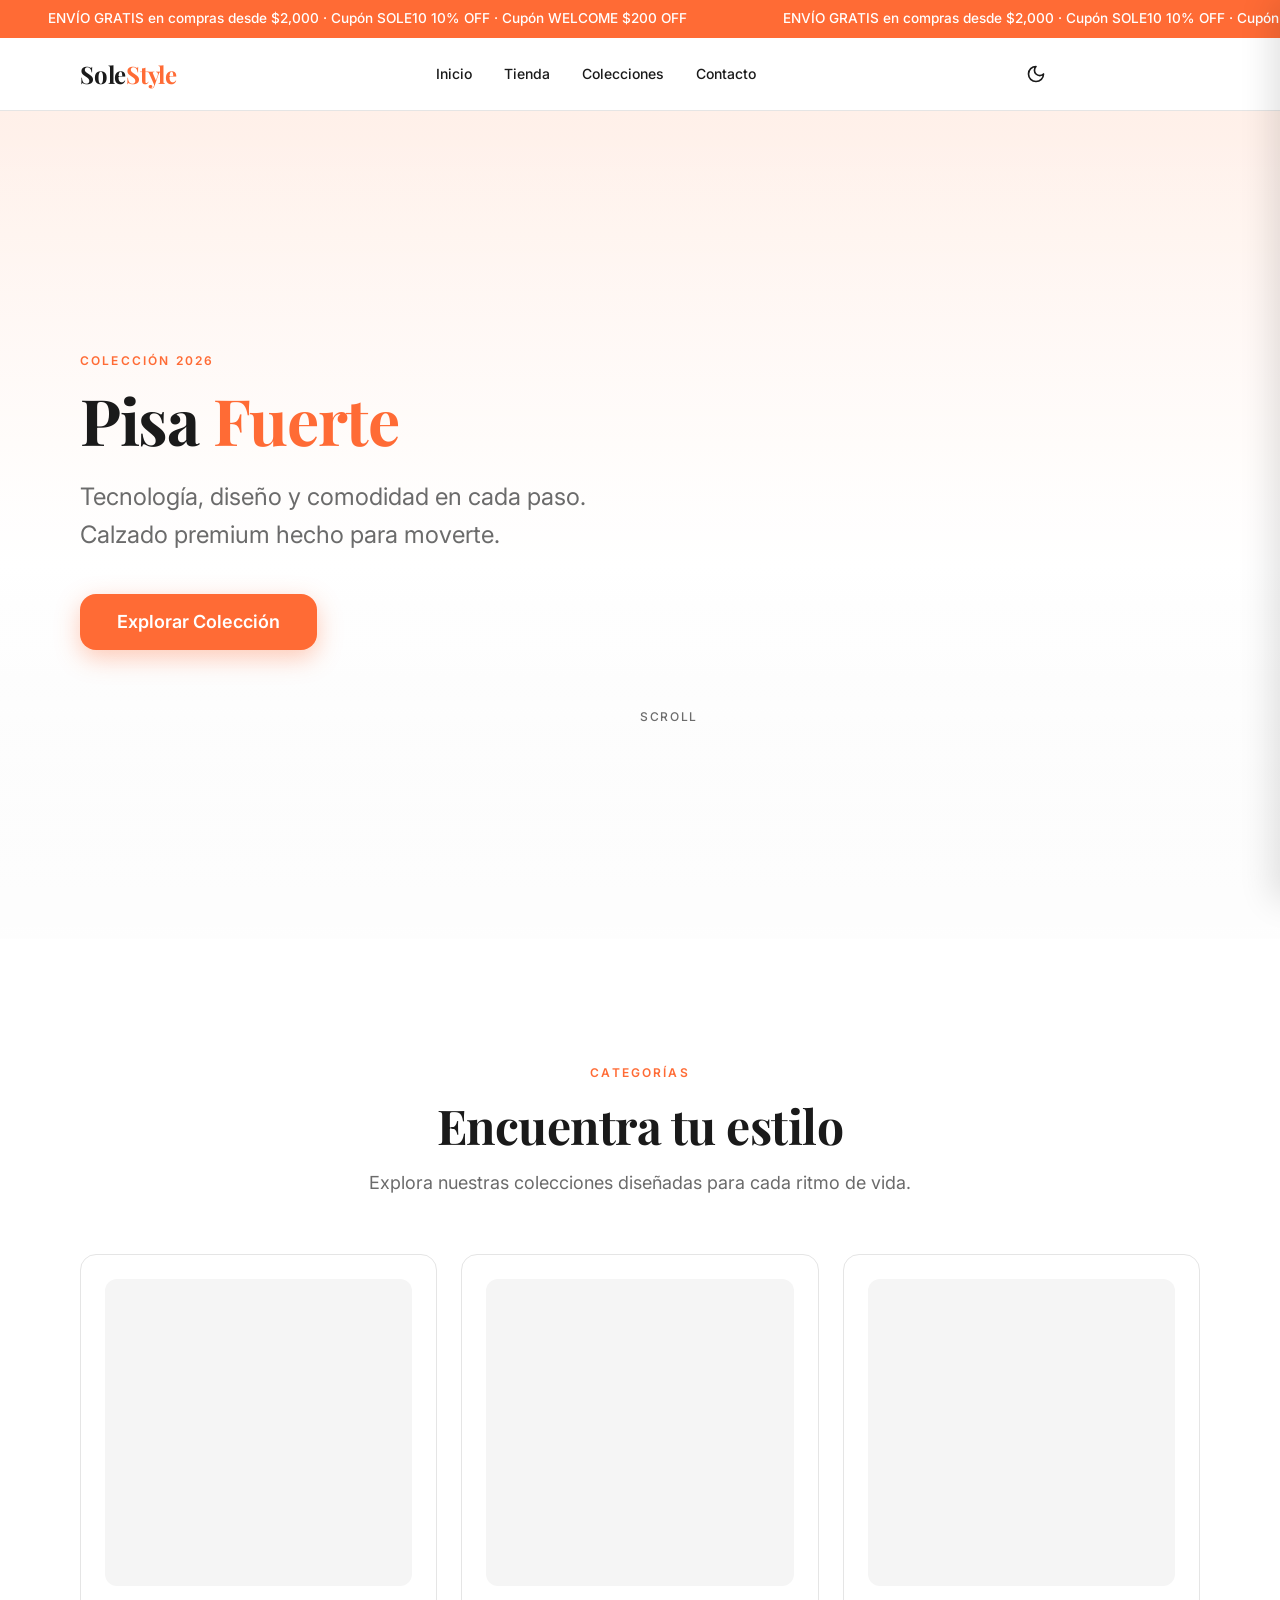
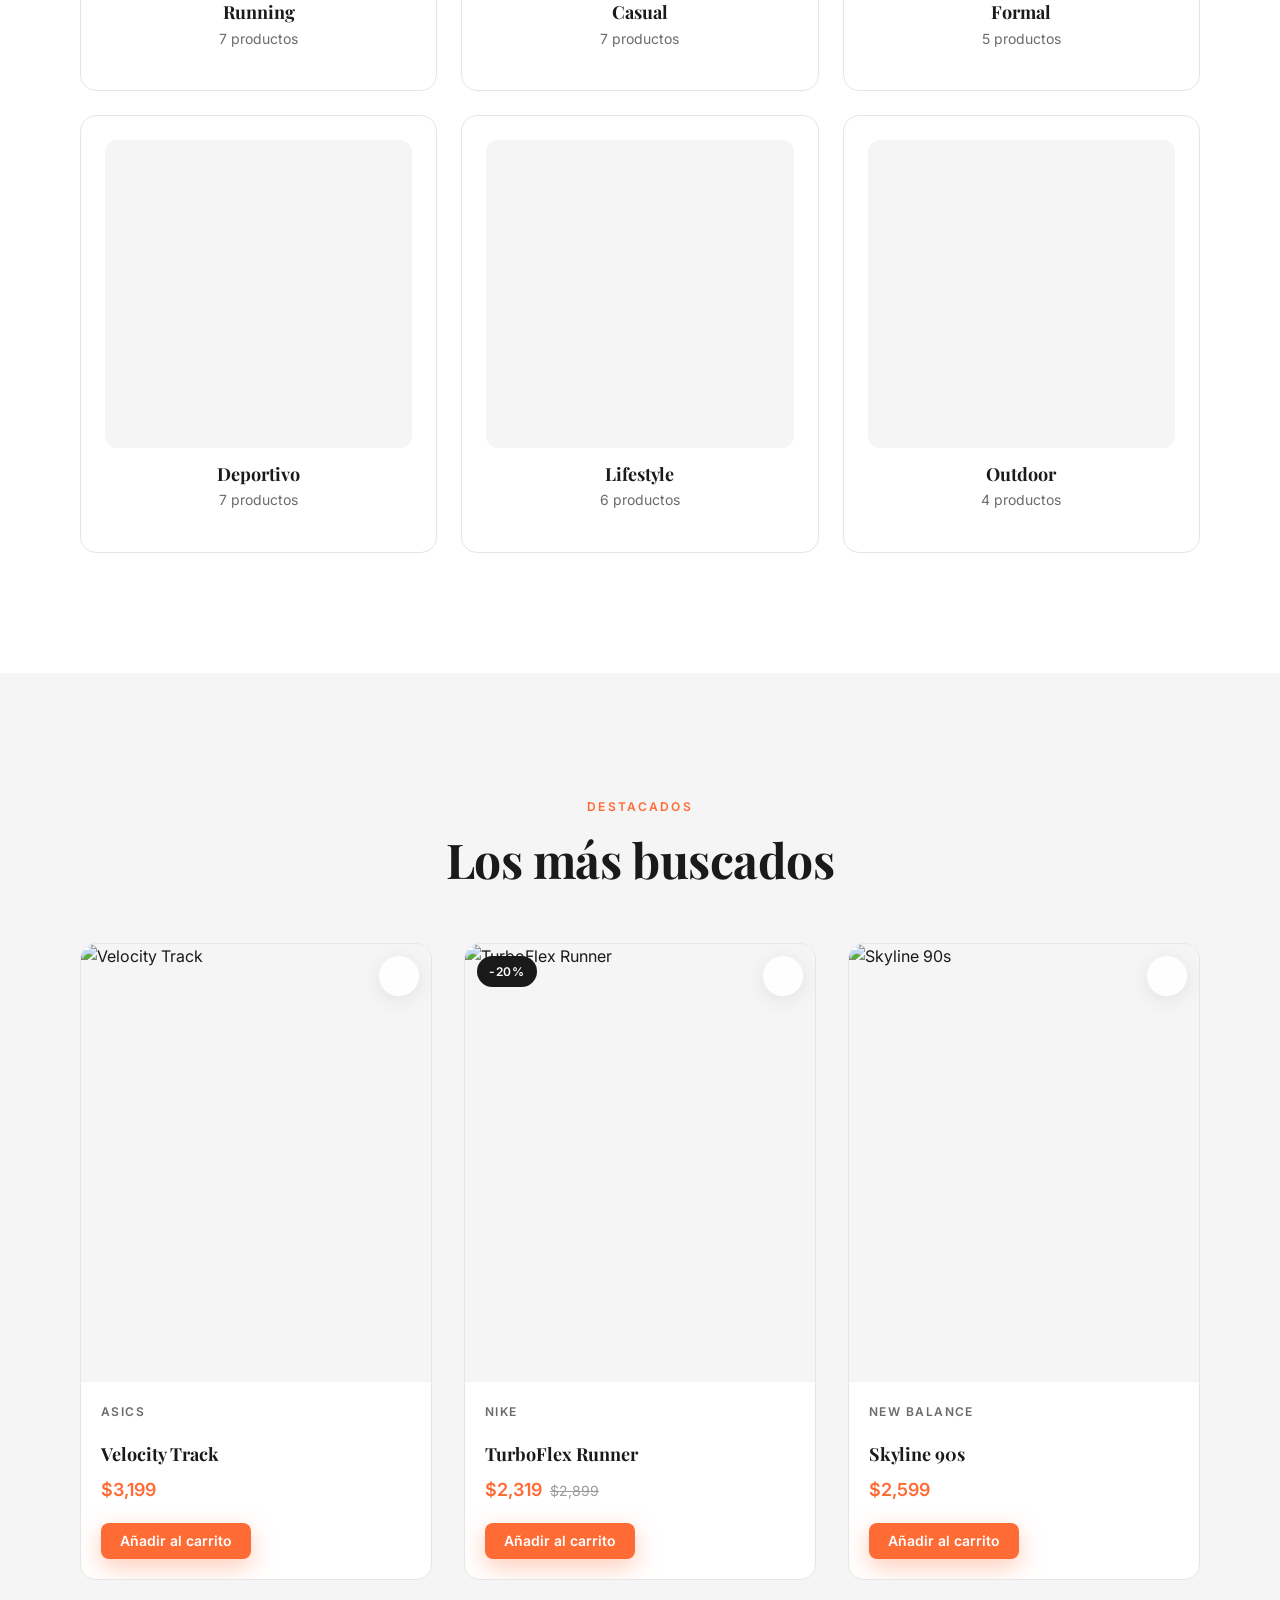
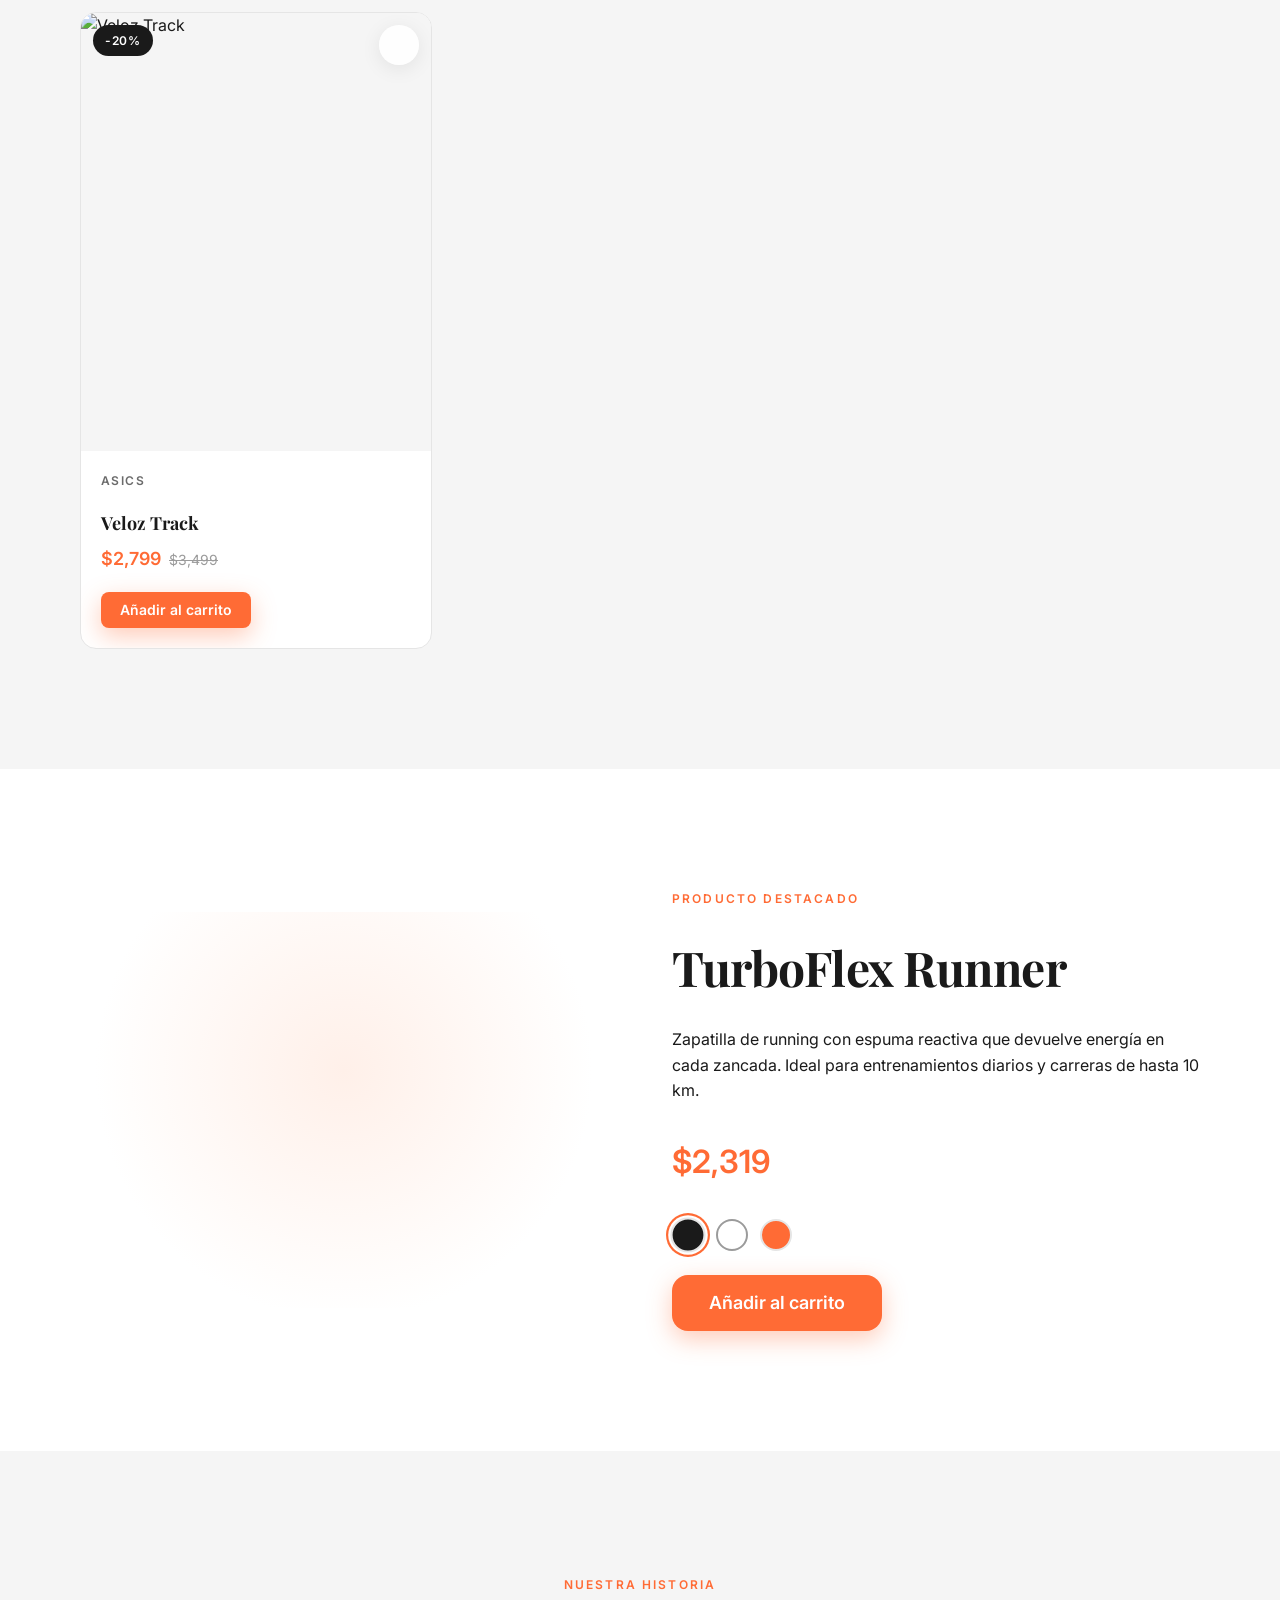
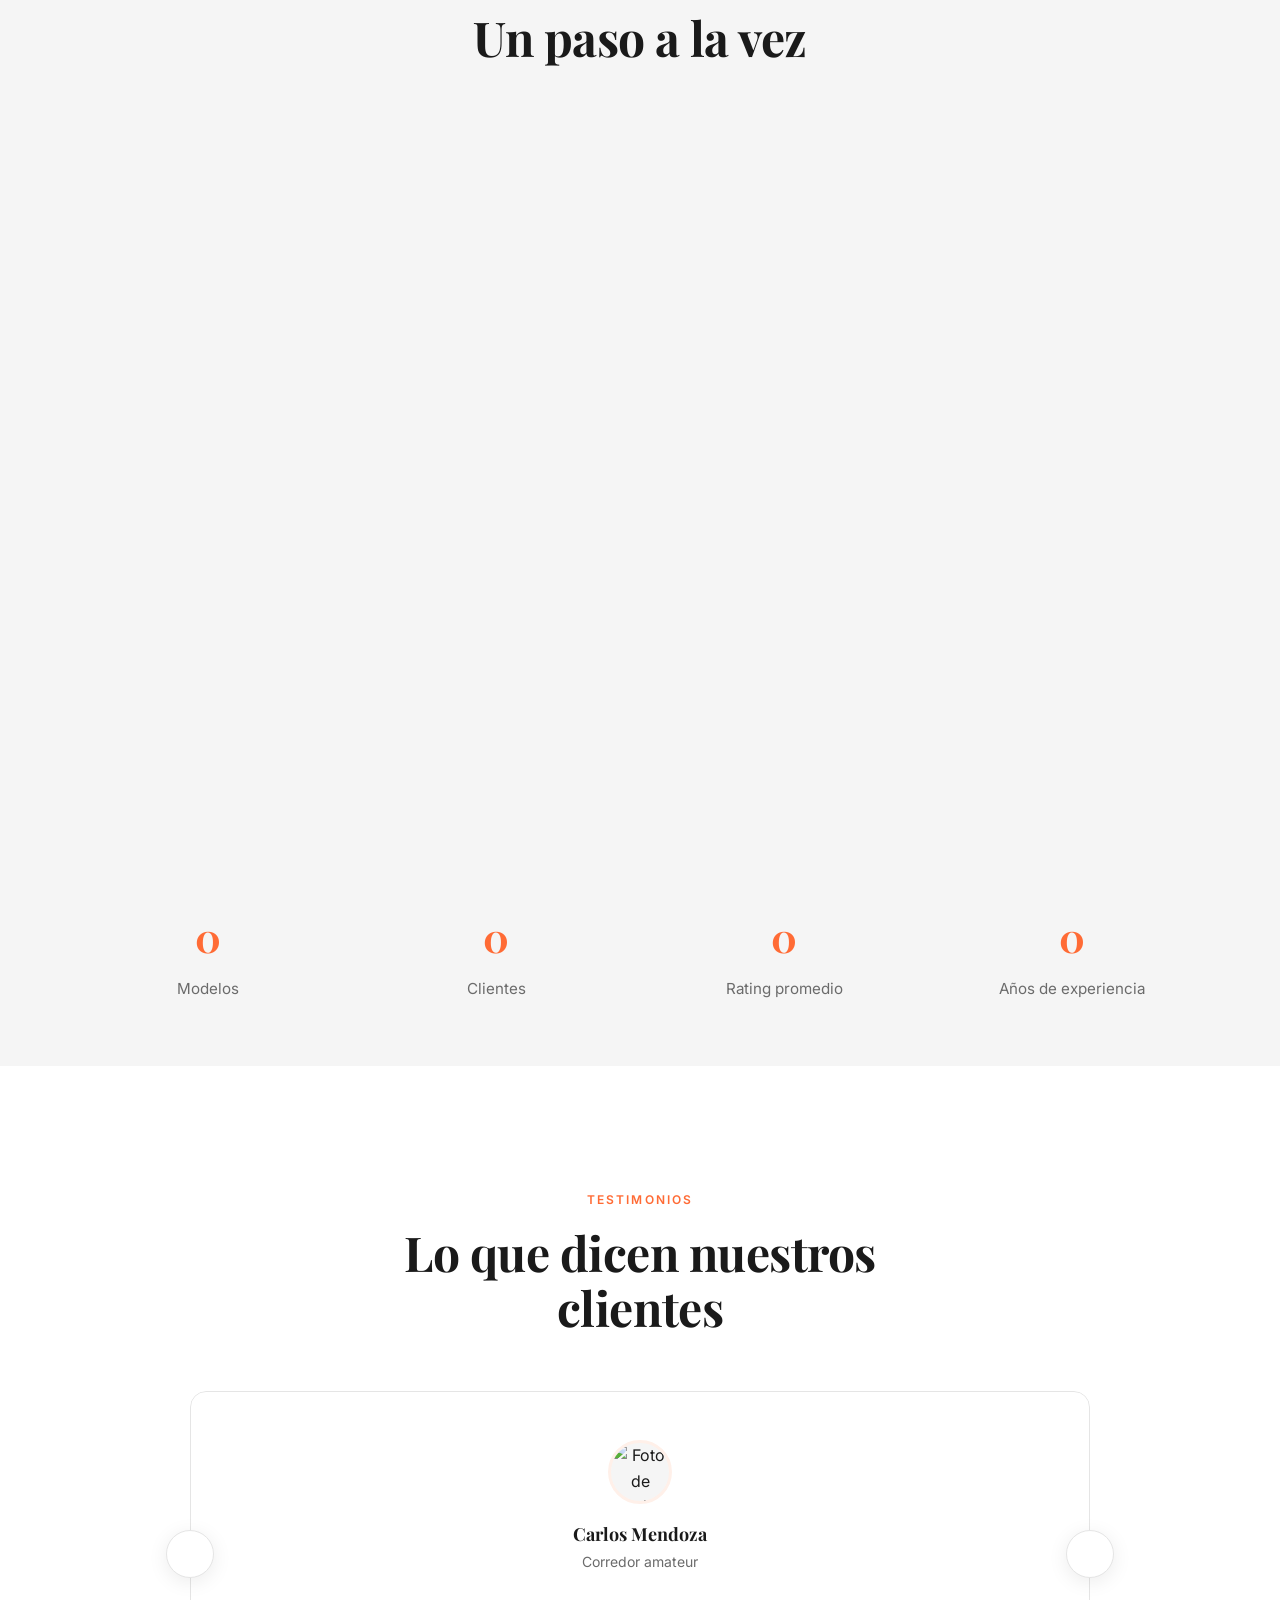
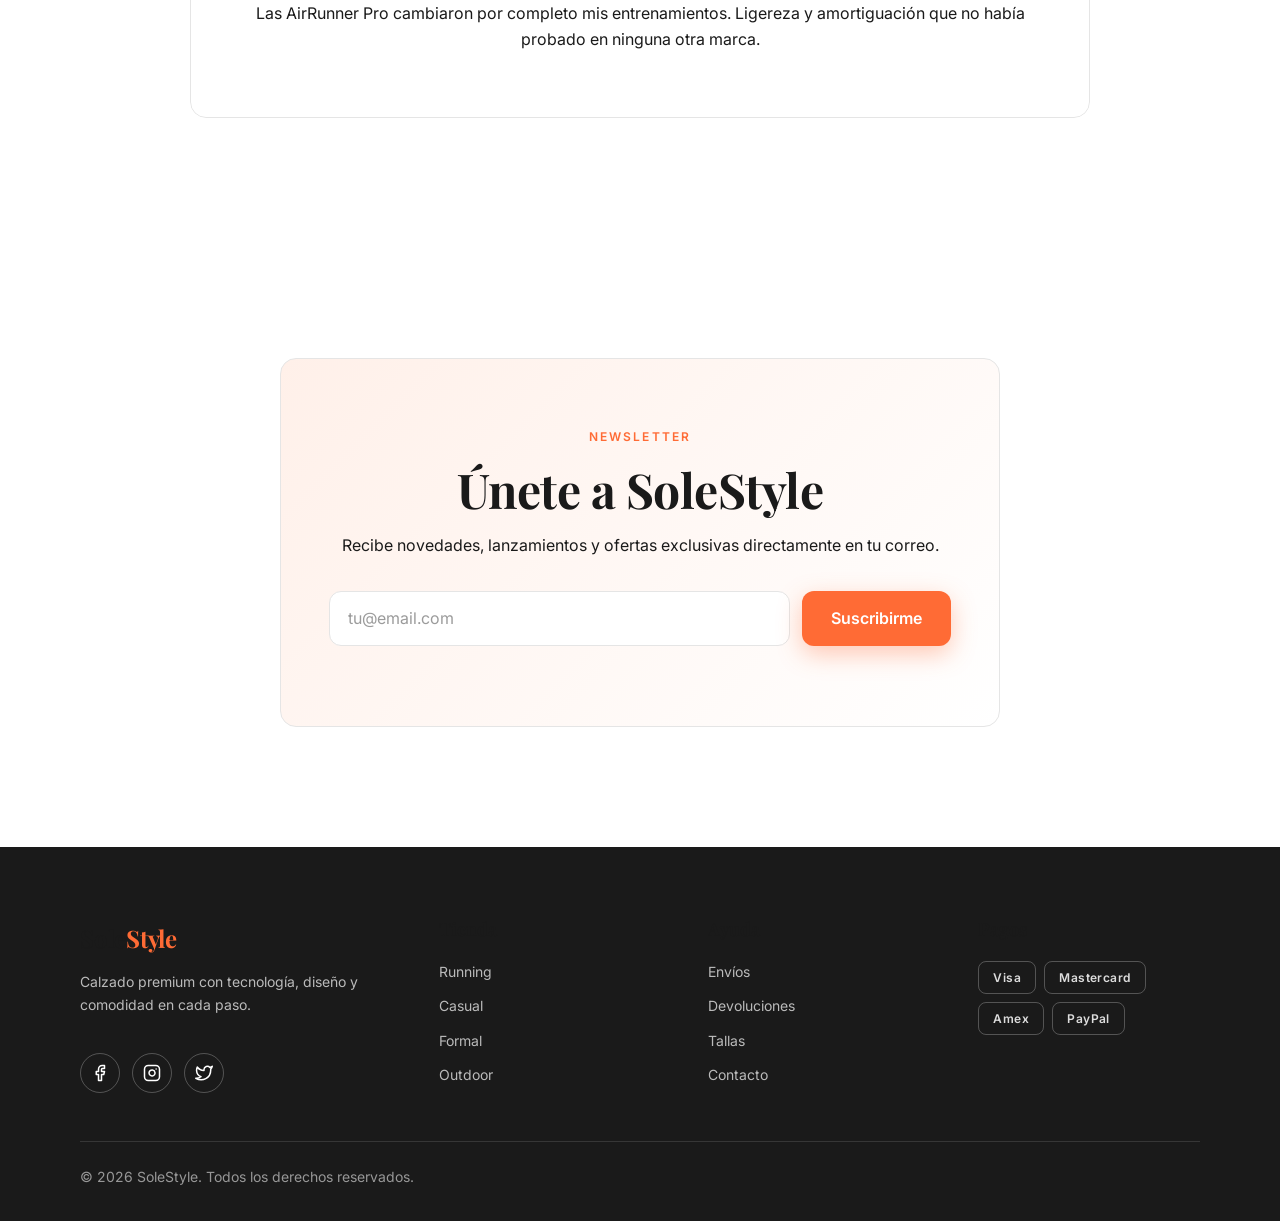
==== commit 0ccb0238: "v3" ====
--- a/index.html
+++ b/index.html
@@ -14,6 +14,13 @@
   <link rel="stylesheet" href="css/components.css">
   <link rel="stylesheet" href="css/three-animations.css">
   <link rel="stylesheet" href="css/responsive.css">
+  <link rel="stylesheet" href="css/features/activity.css">
+  <link rel="stylesheet" href="css/features/animations.css">
+  <link rel="stylesheet" href="css/features/checkout.css">
+  <link rel="stylesheet" href="css/features/compare.css">
+  <link rel="stylesheet" href="css/features/quickview.css">
+  <link rel="stylesheet" href="css/features/reviews.css">
+  <link rel="stylesheet" href="css/features/ux.css">
 </head>
 <body>
   <header class="site-header" id="siteHeader">
--- a/css/components.css
+++ b/css/components.css
@@ -2247,11 +2247,12 @@
 .qty-control {
   display: inline-flex;
   align-items: center;
-  gap: 2px;
+  gap: 0;
   margin-top: 6px;
   align-self: flex-start;
   border: 1px solid var(--color-gray-200);
   border-radius: var(--radius-sm);
+  overflow: hidden;
 }
 
 /* Botones del control de cantidad */
@@ -2264,6 +2265,7 @@
   color: var(--color-dark);
   transition: color var(--transition-fast),
     background-color var(--transition-fast);
+  flex-shrink: 0;
 }
 
 .qty-control button svg {
@@ -2278,10 +2280,12 @@
 
 /* Valor del control de cantidad */
 .qty-control span {
-  min-width: 24px;
+  min-width: 28px;
   text-align: center;
   font-size: var(--fs-sm);
   font-weight: 500;
+  line-height: 28px;
+  flex: 1;
 }
 
 /* Botón eliminar ítem */
--- a/css/features/activity.css
+++ b/css/features/activity.css
@@ -0,0 +1,136 @@
+/* activity.css — Estilos para vistos recientemente y aviso de stock. */
+
+/* Sección de vistos recientemente */
+.act-recently {
+  padding: 4rem 0;
+}
+
+.act-recently .section-title {
+  text-align: center;
+  margin-bottom: 2rem;
+}
+
+.act-recently .product-grid {
+  display: grid;
+  grid-template-columns: repeat(auto-fill, minmax(250px, 1fr));
+  gap: 1.5rem;
+}
+
+/* Contenedor del aviso de stock */
+.act-notify-container {
+  margin-top: 1rem;
+}
+
+/* Botón de aviso de stock */
+.act-notify {
+  display: inline-flex;
+  align-items: center;
+  gap: 0.5rem;
+  padding: 0.75rem 1.25rem;
+  background: var(--color-dark, #1A1A1A);
+  color: var(--color-white, #FFFFFF);
+  border: none;
+  border-radius: var(--radius-md, 8px);
+  font-size: 0.9rem;
+  font-weight: 500;
+  cursor: pointer;
+  transition: background 0.2s ease, transform 0.2s ease;
+}
+
+.act-notify:hover {
+  background: var(--color-accent, #FF6B35);
+  transform: translateY(-1px);
+}
+
+.act-notify:focus-visible {
+  outline: 2px solid var(--color-accent, #FF6B35);
+  outline-offset: 2px;
+}
+
+/* Mini modal de notificación */
+.act-notify-modal {
+  position: fixed;
+  top: 0;
+  left: 0;
+  right: 0;
+  bottom: 0;
+  background: rgba(0, 0, 0, 0.6);
+  display: flex;
+  align-items: center;
+  justify-content: center;
+  z-index: 110;
+  opacity: 0;
+  visibility: hidden;
+  transition: opacity 0.3s ease, visibility 0.3s ease;
+}
+
+.act-notify-modal.is-open {
+  opacity: 1;
+  visibility: visible;
+}
+
+.act-notify-modal__content {
+  background: var(--color-white, #FFFFFF);
+  border-radius: var(--radius-lg, 12px);
+  padding: 2rem;
+  max-width: 400px;
+  width: 90%;
+  position: relative;
+  box-shadow: 0 20px 40px rgba(0, 0, 0, 0.2);
+}
+
+.act-notify-modal__content h4 {
+  font-size: 1.25rem;
+  margin-bottom: 0.5rem;
+}
+
+.act-notify-modal__content p {
+  color: var(--color-gray-600, #6B6B6B);
+  margin-bottom: 1.25rem;
+  font-size: 0.9rem;
+}
+
+.act-notify-modal__form {
+  display: flex;
+  gap: 0.5rem;
+}
+
+.act-notify-input {
+  flex: 1;
+  padding: 0.75rem;
+  border: 1px solid var(--color-gray-300, #E0E0E0);
+  border-radius: var(--radius-md, 8px);
+  font-size: 0.9rem;
+}
+
+.act-notify-input:focus {
+  outline: none;
+  border-color: var(--color-accent, #FF6B35);
+  box-shadow: 0 0 0 3px rgba(255, 107, 53, 0.15);
+}
+
+.act-notify-submit {
+  white-space: nowrap;
+}
+
+.act-notify-close {
+  position: absolute;
+  top: 1rem;
+  right: 1rem;
+  background: none;
+  border: none;
+  font-size: 1.5rem;
+  cursor: pointer;
+  color: var(--color-gray-600, #6B6B6B);
+  line-height: 1;
+  padding: 0.25rem;
+}
+
+.act-notify-close:hover {
+  color: var(--color-dark, #1A1A1A);
+}
+
+/* Reduced motion */
+.reduce-motion .act-notify {
+  transition: none;
+}
--- a/css/features/animations.css
+++ b/css/features/animations.css
@@ -0,0 +1,120 @@
+/* animations.css — Estilos para animaciones: marquee, stats, reveals, scroll progress. */
+
+/* ---- ANNOUNCEMENT BAR ---- */
+.an-announce {
+  background: var(--color-accent, #FF6B35);
+  color: #fff;
+  overflow: hidden;
+  white-space: nowrap;
+  padding: 0.5rem 0;
+  font-size: 0.85rem;
+  font-weight: 500;
+}
+
+.an-announce__track {
+  display: inline-flex;
+  animation: an-marquee 30s linear infinite;
+}
+
+.an-announce__text {
+  padding: 0 3rem;
+}
+
+@keyframes an-marquee {
+  0% { transform: translateX(0); }
+  100% { transform: translateX(-50%); }
+}
+
+.reduce-motion .an-announce__track {
+  animation: none;
+}
+
+.an-announce:hover .an-announce__track {
+  animation-play-state: paused;
+}
+
+/* ---- STATS SECTION ---- */
+.an-stats {
+  padding: 4rem 0;
+  background: var(--color-gray-100, #F8F9FA);
+}
+
+[data-theme="dark"] .an-stats {
+  background: var(--color-gray-200, #1A1A1A);
+}
+
+.an-stats__grid {
+  display: grid;
+  grid-template-columns: repeat(4, 1fr);
+  gap: 2rem;
+  text-align: center;
+}
+
+.an-stats__item {
+  display: flex;
+  flex-direction: column;
+  gap: 0.5rem;
+}
+
+.an-stats__value {
+  font-size: 2.5rem;
+  font-weight: 700;
+  color: var(--color-accent, #FF6B35);
+  font-family: var(--font-heading, 'Playfair Display', serif);
+}
+
+.an-stats__label {
+  font-size: 0.95rem;
+  color: var(--color-gray-600, #6B6B6B);
+}
+
+/* ---- SCROLL PROGRESS ---- */
+.an-progress {
+  position: fixed;
+  top: 0;
+  left: 0;
+  height: 3px;
+  background: var(--color-accent, #FF6B35);
+  z-index: 1000;
+  width: 0;
+  transition: width 0.1s linear;
+}
+
+.reduce-motion .an-progress {
+  transition: none;
+}
+
+/* ---- HERO INTRO (GSAP anima desde opacity:0) ---- */
+.hero-title,
+.hero-subtitle,
+.hero-cta,
+.hero .eyebrow,
+.hero-scroll-hint {
+  will-change: transform, opacity;
+}
+
+/* Fallback si GSAP no carga: elementos visibles */
+.no-gsap .hero-title,
+.no-gsap .hero-subtitle,
+.no-gsap .hero-cta,
+.no-gsap .hero .eyebrow,
+.no-gsap .hero-scroll-hint {
+  opacity: 1 !important;
+  transform: none !important;
+}
+
+/* ---- RESPONSIVE ---- */
+@media (max-width: 768px) {
+  .an-stats__grid {
+    grid-template-columns: repeat(2, 1fr);
+    gap: 1.5rem;
+  }
+
+  .an-stats__value {
+    font-size: 2rem;
+  }
+
+  .an-announce {
+    font-size: 0.75rem;
+  }
+}
--- a/css/features/checkout.css
+++ b/css/features/checkout.css
@@ -0,0 +1,288 @@
+/* checkout.css — Estilos para checkout multi-paso, barra envío gratis, cupón. */
+
+/* ---- BARRA DE PROGRESO ENVÍO ---- */
+.ck-shipping-progress {
+  padding: 0.75rem 1rem;
+  border-bottom: 1px solid var(--color-gray-300, #E0E0E0);
+}
+
+.ck-shipping-progress__text {
+  font-size: 0.85rem;
+  color: var(--color-gray-600, #6B6B6B);
+  margin-bottom: 0.5rem;
+}
+
+.ck-shipping-progress__text--success {
+  color: var(--color-success, #166534);
+  display: flex;
+  align-items: center;
+  gap: 0.5rem;
+  font-weight: 500;
+}
+
+[data-theme="dark"] .ck-shipping-progress__text--success {
+  color: #4ade80;
+}
+
+.ck-shipping-progress__bar {
+  height: 6px;
+  background: var(--color-gray-300, #E0E0E0);
+  border-radius: 3px;
+  overflow: hidden;
+}
+
+.ck-shipping-progress__fill {
+  height: 100%;
+  background: var(--color-accent, #FF6B35);
+  border-radius: 3px;
+  transition: width 0.3s ease;
+}
+
+/* ---- CUPÓN ---- */
+.ck-coupon {
+  padding: 1rem;
+  border-bottom: 1px solid var(--color-gray-300, #E0E0E0);
+}
+
+.ck-coupon__form {
+  display: flex;
+  gap: 0.5rem;
+}
+
+.ck-coupon__input {
+  flex: 1;
+  padding: 0.6rem 0.75rem;
+  border: 1px solid var(--color-gray-300, #E0E0E0);
+  border-radius: var(--radius-md, 8px);
+  font-size: 0.85rem;
+}
+
+.ck-coupon__input:focus {
+  outline: none;
+  border-color: var(--color-accent, #FF6B35);
+}
+
+.ck-coupon__msg {
+  font-size: 0.8rem;
+  margin-top: 0.5rem;
+}
+
+.ck-coupon__msg--success {
+  color: var(--color-success, #166534);
+}
+
+.ck-coupon__msg--error {
+  color: var(--color-error, #B91C1C);
+}
+
+/* ---- MODAL CHECKOUT ---- */
+.ck-modal {
+  position: fixed;
+  top: 0;
+  left: 0;
+  right: 0;
+  bottom: 0;
+  background: rgba(0, 0, 0, 0.6);
+  display: flex;
+  align-items: center;
+  justify-content: center;
+  z-index: 135;
+  opacity: 0;
+  visibility: hidden;
+  transition: opacity 0.3s ease, visibility 0.3s ease;
+}
+
+.ck-modal.is-open {
+  opacity: 1;
+  visibility: visible;
+}
+
+.ck-modal__content {
+  background: var(--color-white, #fff);
+  border-radius: var(--radius-lg, 12px);
+  width: 90%;
+  max-width: 520px;
+  max-height: 90vh;
+  overflow-y: auto;
+  box-shadow: 0 20px 60px rgba(0, 0, 0, 0.3);
+}
+
+[data-theme="dark"] .ck-modal__content {
+  background: var(--color-surface, #1A1A1A);
+}
+
+.ck-modal__header {
+  display: flex;
+  align-items: center;
+  justify-content: space-between;
+  padding: 1.25rem 1.5rem;
+  border-bottom: 1px solid var(--color-gray-300, #E0E0E0);
+}
+
+.ck-modal__header h2 {
+  font-size: 1.25rem;
+}
+
+.ck-modal__close {
+  background: none;
+  border: none;
+  font-size: 1.75rem;
+  cursor: pointer;
+  color: var(--color-gray-600, #6B6B6B);
+  line-height: 1;
+  padding: 0.25rem;
+}
+
+.ck-modal__close:hover {
+  color: var(--color-dark);
+}
+
+/* ---- PASOS ---- */
+.ck-modal__steps {
+  display: flex;
+  justify-content: center;
+  gap: 1rem;
+  padding: 1.25rem 1.5rem;
+  border-bottom: 1px solid var(--color-gray-300, #E0E0E0);
+}
+
+.ck-step {
+  display: flex;
+  align-items: center;
+  gap: 0.5rem;
+  font-size: 0.85rem;
+  color: var(--color-gray-500, #8A8A8A);
+}
+
+.ck-step--active {
+  color: var(--color-accent, #FF6B35);
+  font-weight: 600;
+}
+
+.ck-step--completed {
+  color: var(--color-success, #166534);
+}
+
+.ck-step__number {
+  width: 24px;
+  height: 24px;
+  border-radius: 50%;
+  background: var(--color-gray-300, #E0E0E0);
+  display: flex;
+  align-items: center;
+  justify-content: center;
+  font-size: 0.75rem;
+  font-weight: 600;
+}
+
+.ck-step--active .ck-step__number {
+  background: var(--color-accent, #FF6B35);
+  color: #fff;
+}
+
+.ck-step--completed .ck-step__number {
+  background: var(--color-success, #166534);
+  color: #fff;
+}
+
+/* ---- FORMULARIO ---- */
+.ck-modal__body {
+  padding: 1.5rem;
+}
+
+.ck-form__group {
+  margin-bottom: 1rem;
+}
+
+.ck-form__label {
+  display: block;
+  font-size: 0.85rem;
+  font-weight: 500;
+  margin-bottom: 0.35rem;
+  color: var(--color-dark);
+}
+
+.ck-form__input {
+  width: 100%;
+  padding: 0.7rem 0.85rem;
+  border: 1px solid var(--color-gray-300, #E0E0E0);
+  border-radius: var(--radius-md, 8px);
+  font-size: 0.9rem;
+  transition: border-color 0.2s ease;
+}
+
+.ck-form__input:focus {
+  outline: none;
+  border-color: var(--color-accent, #FF6B35);
+  box-shadow: 0 0 0 3px rgba(255, 107, 53, 0.15);
+}
+
+.ck-form__row {
+  display: grid;
+  grid-template-columns: 1fr 1fr;
+  gap: 1rem;
+}
+
+/* ---- REVISIÓN ---- */
+.ck-review h3 {
+  font-size: 1rem;
+  margin-bottom: 1rem;
+}
+
+.ck-review__items {
+  border-bottom: 1px solid var(--color-gray-300, #E0E0E0);
+  padding-bottom: 0.75rem;
+  margin-bottom: 0.75rem;
+}
+
+.ck-review-item {
+  display: flex;
+  justify-content: space-between;
+  font-size: 0.9rem;
+  padding: 0.35rem 0;
+}
+
+.ck-review__row {
+  display: flex;
+  justify-content: space-between;
+  font-size: 0.9rem;
+  padding: 0.35rem 0;
+}
+
+.ck-review__row--discount {
+  color: var(--color-success, #166534);
+}
+
+.ck-review__row--total {
+  font-weight: 600;
+  font-size: 1.05rem;
+  border-top: 1px solid var(--color-gray-300, #E0E0E0);
+  padding-top: 0.75rem;
+  margin-top: 0.35rem;
+}
+
+/* ---- FOOTER ---- */
+.ck-modal__footer {
+  display: flex;
+  justify-content: space-between;
+  gap: 1rem;
+  padding: 1rem 1.5rem;
+  border-top: 1px solid var(--color-gray-300, #E0E0E0);
+}
+
+/* ---- RESPONSIVE ---- */
+@media (max-width: 480px) {
+  .ck-modal__content {
+    width: 100%;
+    max-height: 100vh;
+    border-radius: 0;
+  }
+
+  .ck-form__row {
+    grid-template-columns: 1fr;
+  }
+}
+
+.reduce-motion .ck-shipping-progress__fill {
+  transition: none;
+}
--- a/css/features/compare.css
+++ b/css/features/compare.css
@@ -0,0 +1,241 @@
+/* compare.css — Estilos para comparador de productos. */
+
+/* ---- BOTÓN COMPARAR ---- */
+.cm-btn {
+  display: inline-flex;
+  align-items: center;
+  justify-content: center;
+  width: 32px;
+  height: 32px;
+  background: var(--color-white, #fff);
+  border: 1px solid var(--color-gray-300, #E0E0E0);
+  border-radius: 50%;
+  cursor: pointer;
+  transition: background 0.2s ease, border-color 0.2s ease;
+  margin-left: 0.5rem;
+}
+
+.cm-btn:hover {
+  background: var(--color-accent, #FF6B35);
+  border-color: var(--color-accent, #FF6B35);
+  color: #fff;
+}
+
+.cm-btn:focus-visible {
+  outline: 2px solid var(--color-accent, #FF6B35);
+  outline-offset: 2px;
+}
+
+/* ---- BARRA FLOTANTE ---- */
+.cm-bar {
+  position: fixed;
+  bottom: 0;
+  left: 0;
+  right: 0;
+  background: var(--color-white, #fff);
+  border-top: 1px solid var(--color-gray-300, #E0E0E0);
+  padding: 1rem 1.5rem;
+  z-index: 95;
+  box-shadow: 0 -4px 12px rgba(0, 0, 0, 0.1);
+}
+
+[data-theme="dark"] .cm-bar {
+  background: var(--color-surface, #1A1A1A);
+  border-color: var(--color-gray-400);
+}
+
+.cm-bar__content {
+  max-width: 1200px;
+  margin: 0 auto;
+  display: flex;
+  align-items: center;
+  justify-content: space-between;
+  gap: 1rem;
+}
+
+.cm-bar__chips {
+  display: flex;
+  flex-wrap: wrap;
+  gap: 0.5rem;
+}
+
+.cm-bar__chip {
+  display: inline-flex;
+  align-items: center;
+  gap: 0.5rem;
+  padding: 0.4rem 0.75rem;
+  background: var(--color-gray-100, #F8F9FA);
+  border-radius: var(--radius-md, 8px);
+  font-size: 0.85rem;
+}
+
+[data-theme="dark"] .cm-bar__chip {
+  background: var(--color-gray-300, #2E2E2E);
+}
+
+.cm-bar__remove {
+  background: none;
+  border: none;
+  cursor: pointer;
+  font-size: 1.1rem;
+  color: var(--color-gray-600, #6B6B6B);
+  padding: 0;
+  line-height: 1;
+}
+
+.cm-bar__remove:hover {
+  color: var(--color-error, #B91C1C);
+}
+
+.cm-bar__actions {
+  display: flex;
+  gap: 0.5rem;
+}
+
+/* ---- MODAL COMPARATIVO ---- */
+.cm-modal {
+  position: fixed;
+  top: 0;
+  left: 0;
+  right: 0;
+  bottom: 0;
+  background: rgba(0, 0, 0, 0.6);
+  display: flex;
+  align-items: center;
+  justify-content: center;
+  z-index: 110;
+  opacity: 0;
+  visibility: hidden;
+  transition: opacity 0.3s ease, visibility 0.3s ease;
+}
+
+.cm-modal.is-open {
+  opacity: 1;
+  visibility: visible;
+}
+
+.cm-modal__content {
+  background: var(--color-white, #fff);
+  border-radius: var(--radius-lg, 12px);
+  width: 95%;
+  max-width: 900px;
+  max-height: 90vh;
+  overflow-y: auto;
+  box-shadow: 0 20px 60px rgba(0, 0, 0, 0.3);
+}
+
+[data-theme="dark"] .cm-modal__content {
+  background: var(--color-surface, #1A1A1A);
+}
+
+.cm-modal__header {
+  display: flex;
+  align-items: center;
+  justify-content: space-between;
+  padding: 1.25rem 1.5rem;
+  border-bottom: 1px solid var(--color-gray-300, #E0E0E0);
+}
+
+.cm-modal__header h2 {
+  font-size: 1.25rem;
+}
+
+.cm-modal__close {
+  background: none;
+  border: none;
+  font-size: 1.75rem;
+  cursor: pointer;
+  color: var(--color-gray-600, #6B6B6B);
+  line-height: 1;
+  padding: 0.25rem;
+}
+
+.cm-modal__close:hover {
+  color: var(--color-dark);
+}
+
+.cm-modal__body {
+  padding: 1.5rem;
+  overflow-x: auto;
+}
+
+/* ---- TABLA ---- */
+.cm-table {
+  width: 100%;
+  border-collapse: collapse;
+  font-size: 0.9rem;
+}
+
+.cm-table td,
+.cm-table th {
+  padding: 0.75rem;
+  border-bottom: 1px solid var(--color-gray-300, #E0E0E0);
+  text-align: left;
+  vertical-align: top;
+}
+
+.cm-table__label {
+  font-weight: 500;
+  color: var(--color-gray-600, #6B6B6B);
+  white-space: nowrap;
+  width: 120px;
+}
+
+.cm-table__cell {
+  min-width: 150px;
+}
+
+.cm-table-img {
+  width: 80px;
+  height: 80px;
+  object-fit: cover;
+  border-radius: var(--radius-md, 8px);
+}
+
+.cm-best {
+  color: var(--color-success, #166534);
+  font-weight: 600;
+}
+
+[data-theme="dark"] .cm-best {
+  color: #4ade80;
+}
+
+.cm-table__actions {
+  display: flex;
+  gap: 0.75rem;
+  margin-top: 1.25rem;
+  padding-top: 1rem;
+  border-top: 1px solid var(--color-gray-300, #E0E0E0);
+}
+
+/* ---- RESPONSIVE ---- */
+@media (max-width: 768px) {
+  .cm-bar__content {
+    flex-direction: column;
+    gap: 0.75rem;
+  }
+
+  .cm-bar__chips {
+    justify-content: center;
+  }
+
+  .cm-bar__actions {
+    width: 100%;
+    justify-content: center;
+  }
+
+  .cm-table {
+    font-size: 0.8rem;
+  }
+
+  .cm-table__label {
+    width: 80px;
+  }
+}
+
+.reduce-motion .cm-bar,
+.reduce-motion .cm-modal,
+.reduce-motion .cm-btn {
+  transition: none;
+}
--- a/css/features/quickview.css
+++ b/css/features/quickview.css
@@ -0,0 +1,221 @@
+/* quickview.css — Estilos para vista rápida modal. */
+
+/* ---- BOTÓN VISTA RÁPIDA ---- */
+.qv-btn {
+  display: inline-flex;
+  align-items: center;
+  justify-content: center;
+  width: 32px;
+  height: 32px;
+  background: var(--color-white, #fff);
+  border: 1px solid var(--color-gray-300, #E0E0E0);
+  border-radius: 50%;
+  cursor: pointer;
+  transition: background 0.2s ease, border-color 0.2s ease;
+  margin-left: 0.5rem;
+}
+
+.qv-btn:hover {
+  background: var(--color-accent, #FF6B35);
+  border-color: var(--color-accent, #FF6B35);
+  color: #fff;
+}
+
+.qv-btn:focus-visible {
+  outline: 2px solid var(--color-accent, #FF6B35);
+  outline-offset: 2px;
+}
+
+/* ---- MODAL ---- */
+.qv-modal {
+  position: fixed;
+  top: 0;
+  left: 0;
+  right: 0;
+  bottom: 0;
+  background: rgba(0, 0, 0, 0.6);
+  display: flex;
+  align-items: center;
+  justify-content: center;
+  z-index: 110;
+  opacity: 0;
+  visibility: hidden;
+  transition: opacity 0.3s ease, visibility 0.3s ease;
+}
+
+.qv-modal.is-open {
+  opacity: 1;
+  visibility: visible;
+}
+
+.qv-modal__content {
+  background: var(--color-white, #fff);
+  border-radius: var(--radius-lg, 12px);
+  width: 90%;
+  max-width: 700px;
+  max-height: 90vh;
+  overflow-y: auto;
+  position: relative;
+  box-shadow: 0 20px 60px rgba(0, 0, 0, 0.3);
+}
+
+[data-theme="dark"] .qv-modal__content {
+  background: var(--color-surface, #1A1A1A);
+}
+
+.qv-modal__close {
+  position: absolute;
+  top: 1rem;
+  right: 1rem;
+  background: none;
+  border: none;
+  font-size: 1.75rem;
+  cursor: pointer;
+  color: var(--color-gray-600, #6B6B6B);
+  line-height: 1;
+  z-index: 1;
+  padding: 0.25rem;
+}
+
+.qv-modal__close:hover {
+  color: var(--color-dark);
+}
+
+/* ---- BODY ---- */
+.qv-modal__body {
+  display: grid;
+  grid-template-columns: 1fr 1fr;
+  gap: 1.5rem;
+  padding: 1.5rem;
+}
+
+.qv-modal__image {
+  border-radius: var(--radius-md, 8px);
+  overflow: hidden;
+  background: var(--color-gray-100, #F8F9FA);
+}
+
+.qv-modal__image img {
+  width: 100%;
+  height: 100%;
+  object-fit: cover;
+  aspect-ratio: 1;
+}
+
+/* ---- INFO ---- */
+.qv-modal__brand {
+  font-size: 0.8rem;
+  color: var(--color-gray-600, #6B6B6B);
+  text-transform: uppercase;
+  letter-spacing: 0.05em;
+  margin-bottom: 0.25rem;
+}
+
+.qv-modal__name {
+  font-size: 1.25rem;
+  font-weight: 600;
+  margin-bottom: 0.75rem;
+}
+
+.qv-modal__rating {
+  display: flex;
+  align-items: center;
+  gap: 0.5rem;
+  margin-bottom: 0.75rem;
+}
+
+.qv-stars {
+  color: var(--color-accent, #FF6B35);
+  font-size: 1rem;
+}
+
+.qv-review-count {
+  color: var(--color-gray-600, #6B6B6B);
+  font-size: 0.85rem;
+}
+
+.qv-modal__price {
+  display: flex;
+  align-items: center;
+  gap: 0.75rem;
+  margin-bottom: 1rem;
+}
+
+.qv-price-new {
+  font-size: 1.25rem;
+  font-weight: 600;
+  color: var(--color-dark);
+}
+
+.qv-price-old {
+  font-size: 0.95rem;
+  color: var(--color-gray-500, #8A8A8A);
+  text-decoration: line-through;
+}
+
+/* ---- TALLAS Y COLORES ---- */
+.qv-label {
+  font-size: 0.85rem;
+  font-weight: 500;
+  margin-bottom: 0.5rem;
+}
+
+.qv-size-chips {
+  display: flex;
+  flex-wrap: wrap;
+  gap: 0.5rem;
+  margin-bottom: 1rem;
+}
+
+.qv-color-swatches {
+  display: flex;
+  gap: 0.5rem;
+  margin-bottom: 1rem;
+}
+
+/* ---- CANTIDAD ---- */
+.qv-modal__qty {
+  display: flex;
+  align-items: center;
+  gap: 0.5rem;
+  margin-bottom: 1.25rem;
+}
+
+.qv-qty-input {
+  width: 50px;
+  text-align: center;
+  padding: 0.5rem;
+  border: 1px solid var(--color-gray-300, #E0E0E0);
+  border-radius: var(--radius-md, 8px);
+  font-size: 0.9rem;
+}
+
+/* ---- ACCIONES ---- */
+.qv-modal__actions {
+  display: flex;
+  gap: 0.75rem;
+}
+
+.qv-modal__actions .btn {
+  flex: 1;
+}
+
+/* ---- RESPONSIVE ---- */
+@media (max-width: 600px) {
+  .qv-modal__body {
+    grid-template-columns: 1fr;
+  }
+
+  .qv-modal__image {
+    max-height: 250px;
+  }
+
+  .qv-modal__actions {
+    flex-direction: column;
+  }
+}
+
+.reduce-motion .qv-modal,
+.reduce-motion .qv-btn {
+  transition: none;
+}
--- a/css/features/reviews.css
+++ b/css/features/reviews.css
@@ -0,0 +1,264 @@
+/* reviews.css — Estilos para reseñas de clientes. */
+
+/* ---- RESUMEN ---- */
+.rv-summary {
+  display: flex;
+  gap: 2rem;
+  padding: 1.5rem;
+  background: var(--color-gray-100, #F8F9FA);
+  border-radius: var(--radius-md, 8px);
+  margin-bottom: 1.5rem;
+}
+
+[data-theme="dark"] .rv-summary {
+  background: var(--color-gray-200, #1A1A1A);
+}
+
+.rv-summary__avg {
+  display: flex;
+  flex-direction: column;
+  align-items: center;
+  gap: 0.25rem;
+  min-width: 100px;
+}
+
+.rv-summary__number {
+  font-size: 2.5rem;
+  font-weight: 700;
+  color: var(--color-dark);
+}
+
+.rv-summary__stars {
+  color: var(--color-accent, #FF6B35);
+  font-size: 1rem;
+}
+
+.rv-summary__count {
+  font-size: 0.8rem;
+  color: var(--color-gray-600, #6B6B6B);
+}
+
+.rv-summary__bars {
+  flex: 1;
+  display: flex;
+  flex-direction: column;
+  gap: 0.35rem;
+  justify-content: center;
+}
+
+.rv-bar {
+  display: flex;
+  align-items: center;
+  gap: 0.5rem;
+}
+
+.rv-bar__label {
+  font-size: 0.8rem;
+  color: var(--color-gray-600, #6B6B6B);
+  width: 30px;
+}
+
+.rv-bar__track {
+  flex: 1;
+  height: 8px;
+  background: var(--color-gray-300, #E0E0E0);
+  border-radius: 4px;
+  overflow: hidden;
+}
+
+.rv-bar__fill {
+  height: 100%;
+  background: var(--color-accent, #FF6B35);
+  border-radius: 4px;
+}
+
+.rv-bar__count {
+  font-size: 0.8rem;
+  color: var(--color-gray-600, #6B6B6B);
+  width: 24px;
+  text-align: right;
+}
+
+/* ---- CONTROLES ---- */
+.rv-controls {
+  display: flex;
+  justify-content: space-between;
+  align-items: center;
+  margin-bottom: 1.25rem;
+}
+
+.rv-sort {
+  padding: 0.5rem 0.75rem;
+  border: 1px solid var(--color-gray-300, #E0E0E0);
+  border-radius: var(--radius-md, 8px);
+  font-size: 0.85rem;
+  background: var(--color-white, #fff);
+}
+
+[data-theme="dark"] .rv-sort {
+  background: var(--color-gray-300, #2E2E2E);
+  border-color: var(--color-gray-400);
+}
+
+/* ---- LISTA ---- */
+.rv-list {
+  display: flex;
+  flex-direction: column;
+  gap: 1.25rem;
+  margin-bottom: 1.5rem;
+}
+
+.rv-item {
+  padding: 1.25rem;
+  background: var(--color-white, #fff);
+  border: 1px solid var(--color-gray-300, #E0E0E0);
+  border-radius: var(--radius-md, 8px);
+}
+
+[data-theme="dark"] .rv-item {
+  background: var(--color-surface, #1A1A1A);
+  border-color: var(--color-gray-400);
+}
+
+.rv-item__header {
+  display: flex;
+  align-items: center;
+  gap: 0.75rem;
+  margin-bottom: 0.75rem;
+}
+
+.rv-item__avatar {
+  width: 40px;
+  height: 40px;
+  border-radius: 50%;
+  background: var(--color-accent, #FF6B35);
+  color: #fff;
+  display: flex;
+  align-items: center;
+  justify-content: center;
+  font-weight: 600;
+  font-size: 1rem;
+}
+
+.rv-item__meta {
+  flex: 1;
+  display: flex;
+  flex-direction: column;
+  gap: 0.15rem;
+}
+
+.rv-item__name {
+  font-weight: 500;
+  font-size: 0.95rem;
+}
+
+.rv-item__date {
+  font-size: 0.8rem;
+  color: var(--color-gray-600, #6B6B6B);
+}
+
+.rv-item__stars {
+  color: var(--color-accent, #FF6B35);
+  font-size: 0.9rem;
+}
+
+.rv-item__title {
+  font-size: 0.95rem;
+  font-weight: 600;
+  margin-bottom: 0.35rem;
+}
+
+.rv-item__text {
+  font-size: 0.9rem;
+  color: var(--color-gray-600, #6B6B6B);
+  line-height: 1.5;
+}
+
+/* ---- FORMULARIO ---- */
+.rv-form-container {
+  max-height: 0;
+  overflow: hidden;
+  transition: max-height 0.3s ease;
+}
+
+.rv-form-container.is-open {
+  max-height: 600px;
+}
+
+.rv-form {
+  padding: 1.25rem;
+  background: var(--color-gray-100, #F8F9FA);
+  border-radius: var(--radius-md, 8px);
+  margin-top: 1rem;
+}
+
+[data-theme="dark"] .rv-form {
+  background: var(--color-gray-200, #1A1A1A);
+}
+
+.rv-form__group {
+  margin-bottom: 1rem;
+}
+
+.rv-form__label {
+  display: block;
+  font-size: 0.85rem;
+  font-weight: 500;
+  margin-bottom: 0.35rem;
+}
+
+.rv-form__input,
+.rv-form__textarea {
+  width: 100%;
+  padding: 0.7rem 0.85rem;
+  border: 1px solid var(--color-gray-300, #E0E0E0);
+  border-radius: var(--radius-md, 8px);
+  font-size: 0.9rem;
+  font-family: inherit;
+}
+
+.rv-form__input:focus,
+.rv-form__textarea:focus {
+  outline: none;
+  border-color: var(--color-accent, #FF6B35);
+  box-shadow: 0 0 0 3px rgba(255, 107, 53, 0.15);
+}
+
+.rv-form__stars {
+  display: flex;
+  gap: 0.25rem;
+}
+
+.rv-star-btn {
+  background: none;
+  border: none;
+  font-size: 1.5rem;
+  cursor: pointer;
+  color: var(--color-gray-400, #BDBDBD);
+  padding: 0;
+  transition: color 0.2s ease;
+}
+
+.rv-star-btn.is-active,
+.rv-star-btn:hover {
+  color: var(--color-accent, #FF6B35);
+}
+
+/* ---- RESPONSIVE ---- */
+@media (max-width: 600px) {
+  .rv-summary {
+    flex-direction: column;
+    align-items: center;
+    text-align: center;
+  }
+
+  .rv-controls {
+    flex-direction: column;
+    gap: 0.75rem;
+    align-items: stretch;
+  }
+}
+
+.reduce-motion .rv-form-container {
+  transition: none;
+}
--- a/css/features/ux.css
+++ b/css/features/ux.css
@@ -0,0 +1,296 @@
+/* ux.css — Estilos para UX core: modo oscuro, back-to-top, skeleton, lightbox, sticky add-to-cart. */
+
+/* ---- MODO OSCURO ---- */
+[data-theme="dark"] {
+  --color-white: #121212;
+  --color-dark: #E0E0E0;
+  --color-gray-100: #1A1A1A;
+  --color-gray-200: #242424;
+  --color-gray-300: #2E2E2E;
+  --color-gray-400: #3A3A3A;
+  --color-gray-500: #8A8A8A;
+  --color-gray-600: #AAAAAA;
+  --color-bg: #0D0D0D;
+  --color-surface: #1A1A1A;
+  --color-surface-alt: #242424;
+  --shadow-sm: 0 1px 3px rgba(0, 0, 0, 0.4);
+  --shadow-md: 0 4px 12px rgba(0, 0, 0, 0.5);
+  --shadow-lg: 0 8px 24px rgba(0, 0, 0, 0.6);
+}
+
+[data-theme="dark"] body {
+  background: var(--color-bg);
+  color: var(--color-dark);
+}
+
+[data-theme="dark"] .site-header {
+  background: var(--color-surface);
+}
+
+[data-theme="dark"] .cart-drawer {
+  background: var(--color-surface);
+}
+
+[data-theme="dark"] .product-card {
+  background: var(--color-surface-alt);
+}
+
+[data-theme="dark"] .modal,
+[data-theme="dark"] .qv-modal,
+[data-theme="dark"] .cm-modal,
+[data-theme="dark"] .ck-modal {
+  background: var(--color-surface);
+}
+
+[data-theme="dark"] input,
+[data-theme="dark"] select,
+[data-theme="dark"] textarea {
+  background: var(--color-gray-300);
+  color: var(--color-dark);
+  border-color: var(--color-gray-400);
+}
+
+/* ---- BOTÓN TEMA ---- */
+.ux-theme {
+  display: flex;
+  align-items: center;
+  justify-content: center;
+  width: 40px;
+  height: 40px;
+  background: transparent;
+  border: none;
+  border-radius: 50%;
+  cursor: pointer;
+  color: var(--color-dark);
+  transition: background 0.2s ease;
+}
+
+.ux-theme:hover {
+  background: var(--color-gray-200);
+}
+
+.ux-theme:focus-visible {
+  outline: 2px solid var(--color-accent);
+  outline-offset: 2px;
+}
+
+/* ---- BACK-TO-TOP ---- */
+.ux-top {
+  position: fixed;
+  bottom: 2rem;
+  right: 2rem;
+  width: 48px;
+  height: 48px;
+  background: var(--color-accent);
+  color: #fff;
+  border: none;
+  border-radius: 50%;
+  cursor: pointer;
+  display: flex;
+  align-items: center;
+  justify-content: center;
+  box-shadow: var(--shadow-md);
+  opacity: 0;
+  visibility: hidden;
+  transform: translateY(20px);
+  transition: opacity 0.3s ease, visibility 0.3s ease, transform 0.3s ease;
+  z-index: 100;
+}
+
+.ux-top.is-visible {
+  opacity: 1;
+  visibility: visible;
+  transform: translateY(0);
+}
+
+.ux-top:hover {
+  background: var(--color-dark);
+}
+
+.ux-top:focus-visible {
+  outline: 2px solid var(--color-accent);
+  outline-offset: 2px;
+}
+
+/* ---- STICKY HEADER ---- */
+.site-header.is-scrolled {
+  box-shadow: var(--shadow-sm);
+  background: var(--color-white, #fff);
+  backdrop-filter: blur(8px);
+}
+
+[data-theme="dark"] .site-header.is-scrolled {
+  background: rgba(18, 18, 18, 0.95);
+}
+
+/* ---- SKELETON LOADERS ---- */
+.ux-skeleton {
+  background: var(--color-gray-200, #F5F5F5);
+  border-radius: var(--radius-md, 8px);
+  overflow: hidden;
+  animation: ux-pulse 1.5s ease-in-out infinite;
+}
+
+.ux-skeleton__image {
+  width: 100%;
+  aspect-ratio: 1;
+  background: var(--color-gray-300, #E0E0E0);
+}
+
+.ux-skeleton__text {
+  height: 14px;
+  margin: 0.75rem;
+  background: var(--color-gray-300, #E0E0E0);
+  border-radius: 4px;
+}
+
+.ux-skeleton__text--short {
+  width: 60%;
+}
+
+@keyframes ux-pulse {
+  0%, 100% { opacity: 1; }
+  50% { opacity: 0.5; }
+}
+
+.reduce-motion .ux-skeleton {
+  animation: none;
+}
+
+/* ---- LIGHTBOX ---- */
+.ux-lightbox {
+  position: fixed;
+  top: 0;
+  left: 0;
+  right: 0;
+  bottom: 0;
+  background: rgba(0, 0, 0, 0.9);
+  display: flex;
+  align-items: center;
+  justify-content: center;
+  z-index: 200;
+  opacity: 0;
+  visibility: hidden;
+  transition: opacity 0.3s ease, visibility 0.3s ease;
+}
+
+.ux-lightbox.is-open {
+  opacity: 1;
+  visibility: visible;
+}
+
+.ux-lightbox__content {
+  position: relative;
+  max-width: 90vw;
+  max-height: 90vh;
+}
+
+.ux-lightbox__image {
+  max-width: 100%;
+  max-height: 85vh;
+  object-fit: contain;
+  border-radius: var(--radius-md, 8px);
+}
+
+.ux-lightbox__close {
+  position: absolute;
+  top: -3rem;
+  right: 0;
+  background: none;
+  border: none;
+  color: #fff;
+  font-size: 2rem;
+  cursor: pointer;
+  padding: 0.5rem;
+  line-height: 1;
+}
+
+.ux-lightbox__prev,
+.ux-lightbox__next {
+  position: absolute;
+  top: 50%;
+  transform: translateY(-50%);
+  background: rgba(255, 255, 255, 0.15);
+  border: none;
+  color: #fff;
+  font-size: 2rem;
+  width: 3rem;
+  height: 3rem;
+  border-radius: 50%;
+  cursor: pointer;
+  display: flex;
+  align-items: center;
+  justify-content: center;
+  transition: background 0.2s ease;
+}
+
+.ux-lightbox__prev { left: -4rem; }
+.ux-lightbox__next { right: -4rem; }
+
+.ux-lightbox__prev:hover,
+.ux-lightbox__next:hover {
+  background: rgba(255, 255, 255, 0.3);
+}
+
+/* ---- STICKY ADD-TO-CART ---- */
+.ux-sticky-add {
+  position: fixed;
+  bottom: 0;
+  left: 0;
+  right: 0;
+  background: var(--color-white, #fff);
+  border-top: 1px solid var(--color-gray-300, #E0E0E0);
+  padding: 1rem 1.5rem;
+  z-index: 90;
+  transform: translateY(100%);
+  transition: transform 0.3s ease;
+  box-shadow: 0 -4px 12px rgba(0, 0, 0, 0.1);
+}
+
+.ux-sticky-add.is-visible {
+  transform: translateY(0);
+}
+
+[data-theme="dark"] .ux-sticky-add {
+  background: var(--color-surface);
+  border-color: var(--color-gray-400);
+}
+
+.ux-sticky-add__content {
+  max-width: 1200px;
+  margin: 0 auto;
+  display: flex;
+  align-items: center;
+  justify-content: space-between;
+  gap: 1rem;
+}
+
+.ux-sticky-add__price {
+  font-size: 1.25rem;
+  font-weight: 600;
+  color: var(--color-dark);
+}
+
+.reduce-motion .ux-top,
+.reduce-motion .ux-sticky-add,
+.reduce-motion .ux-lightbox {
+  transition: none;
+}
+
+/* ---- RESPONSIVE ---- */
+@media (max-width: 768px) {
+  .ux-top {
+    bottom: 1rem;
+    right: 1rem;
+    width: 40px;
+    height: 40px;
+  }
+
+  .ux-lightbox__prev { left: 0.5rem; }
+  .ux-lightbox__next { right: 0.5rem; }
+
+  .ux-sticky-add__content {
+    flex-direction: column;
+    gap: 0.5rem;
+  }
+}
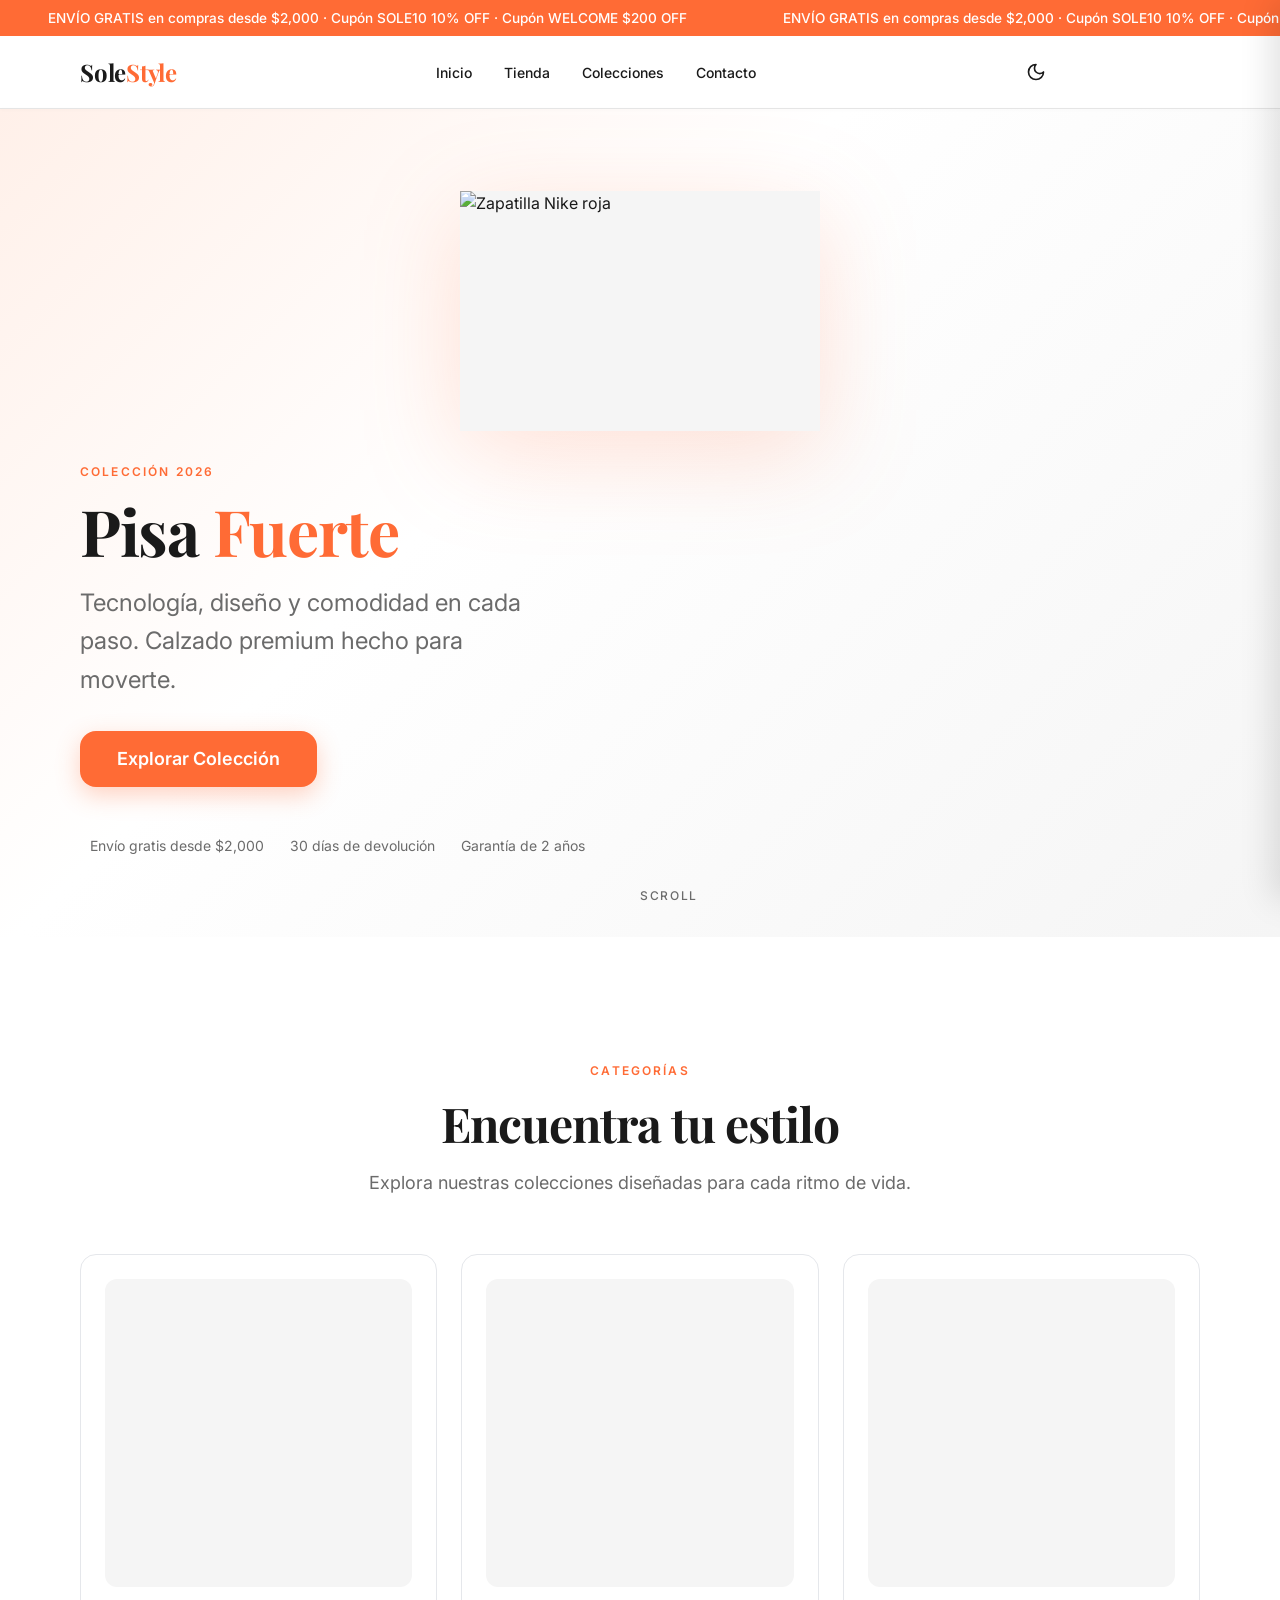
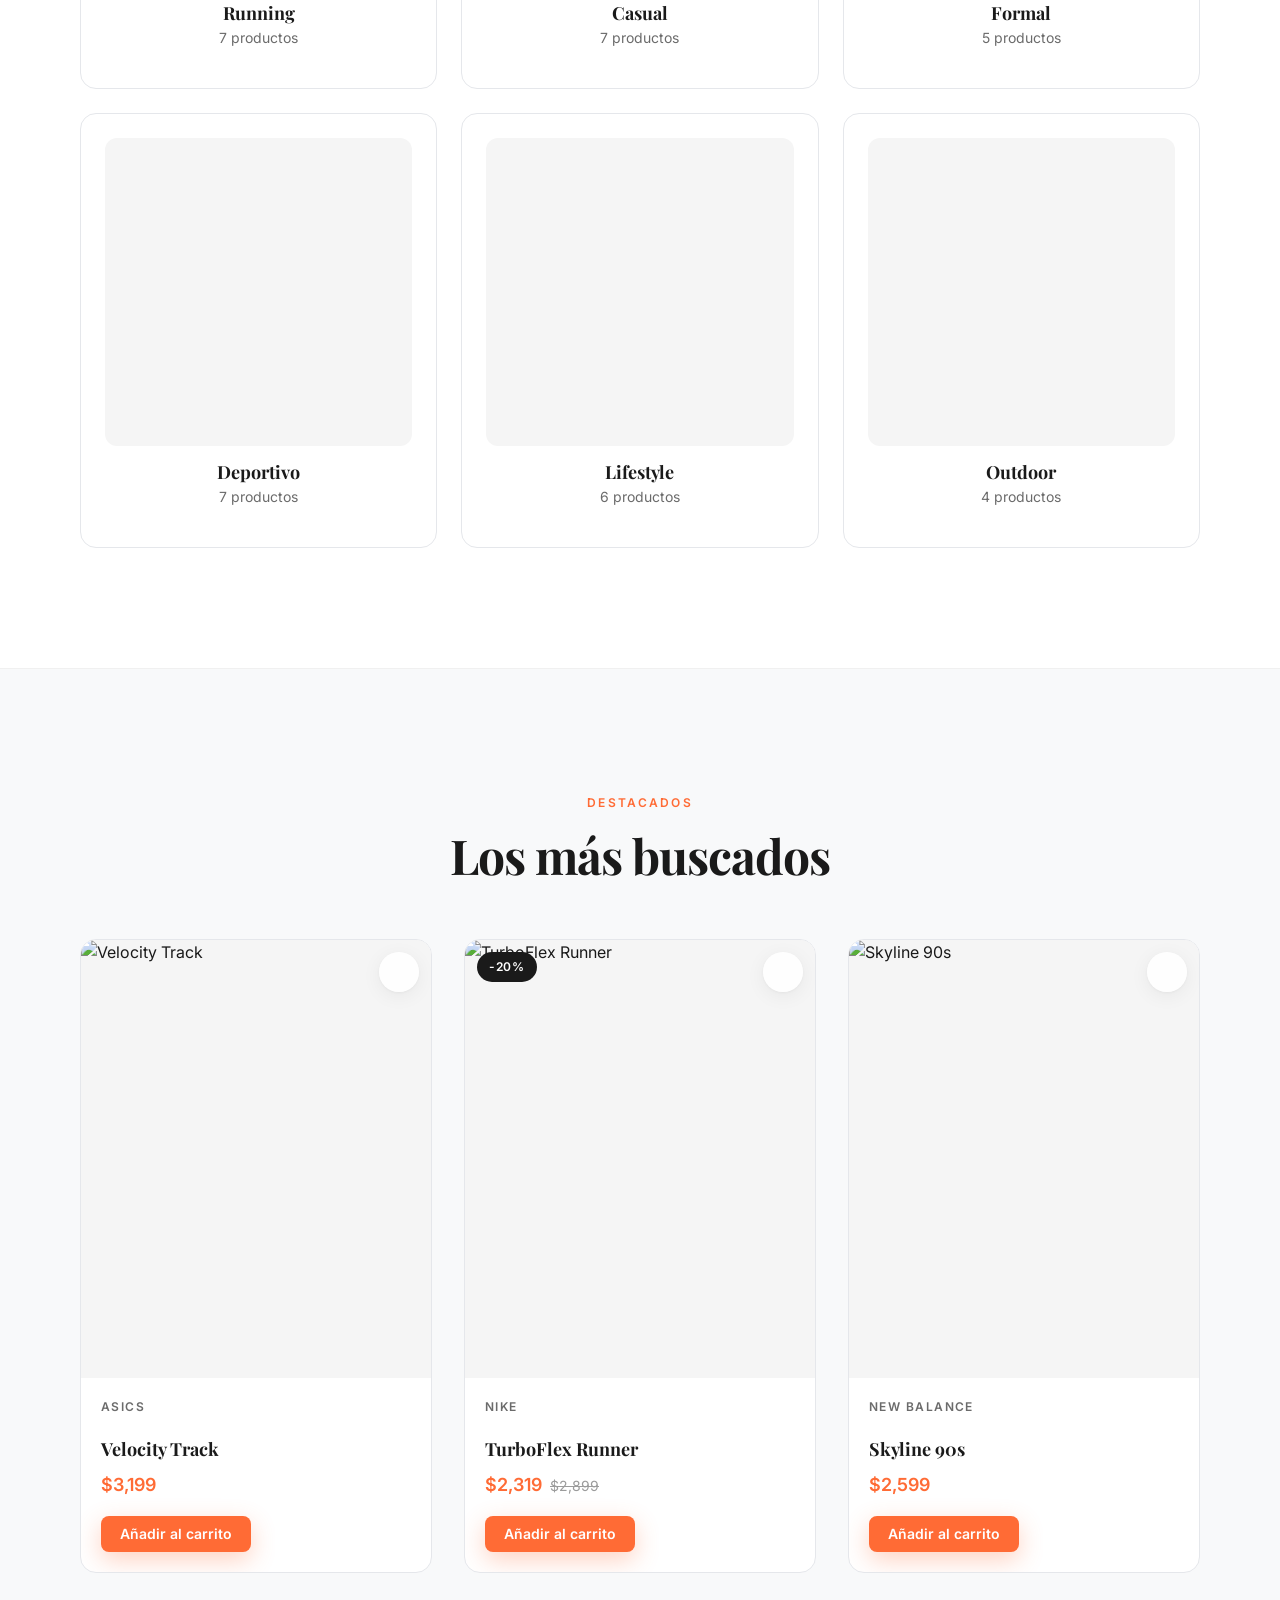
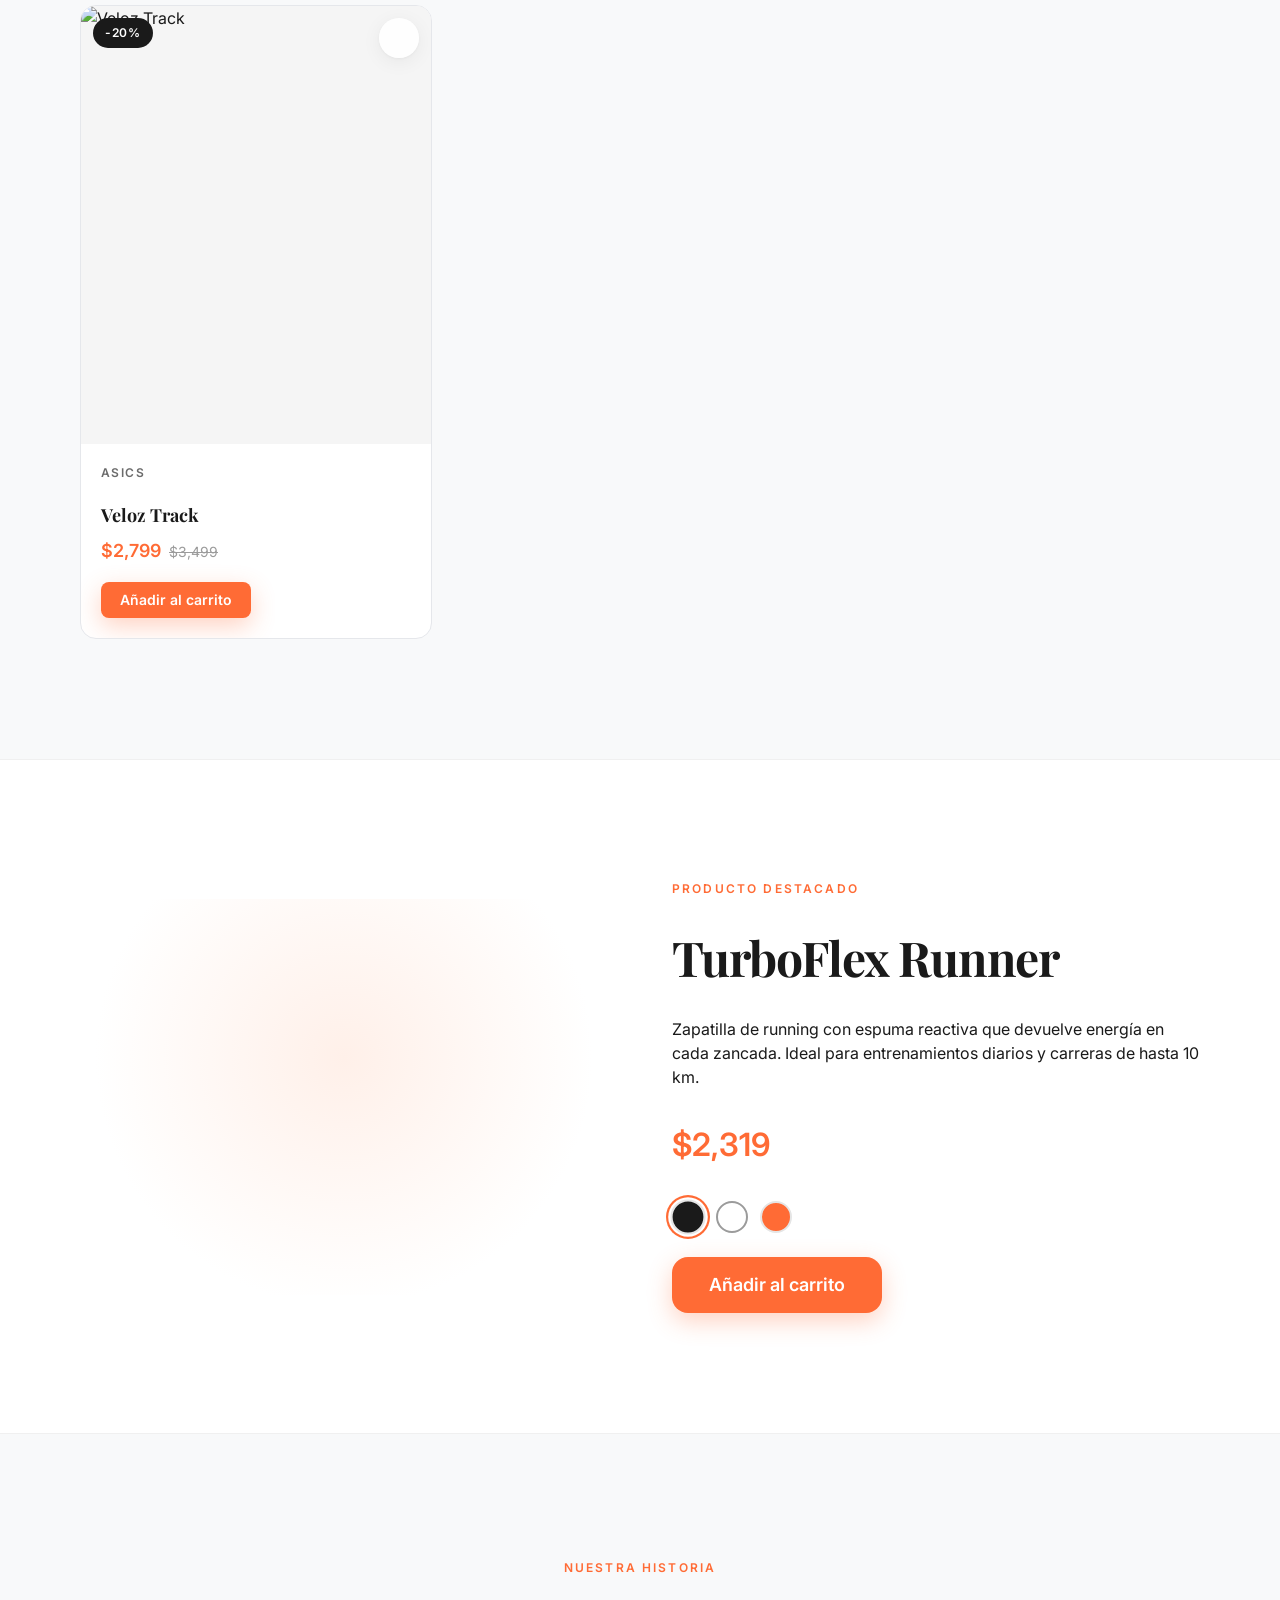
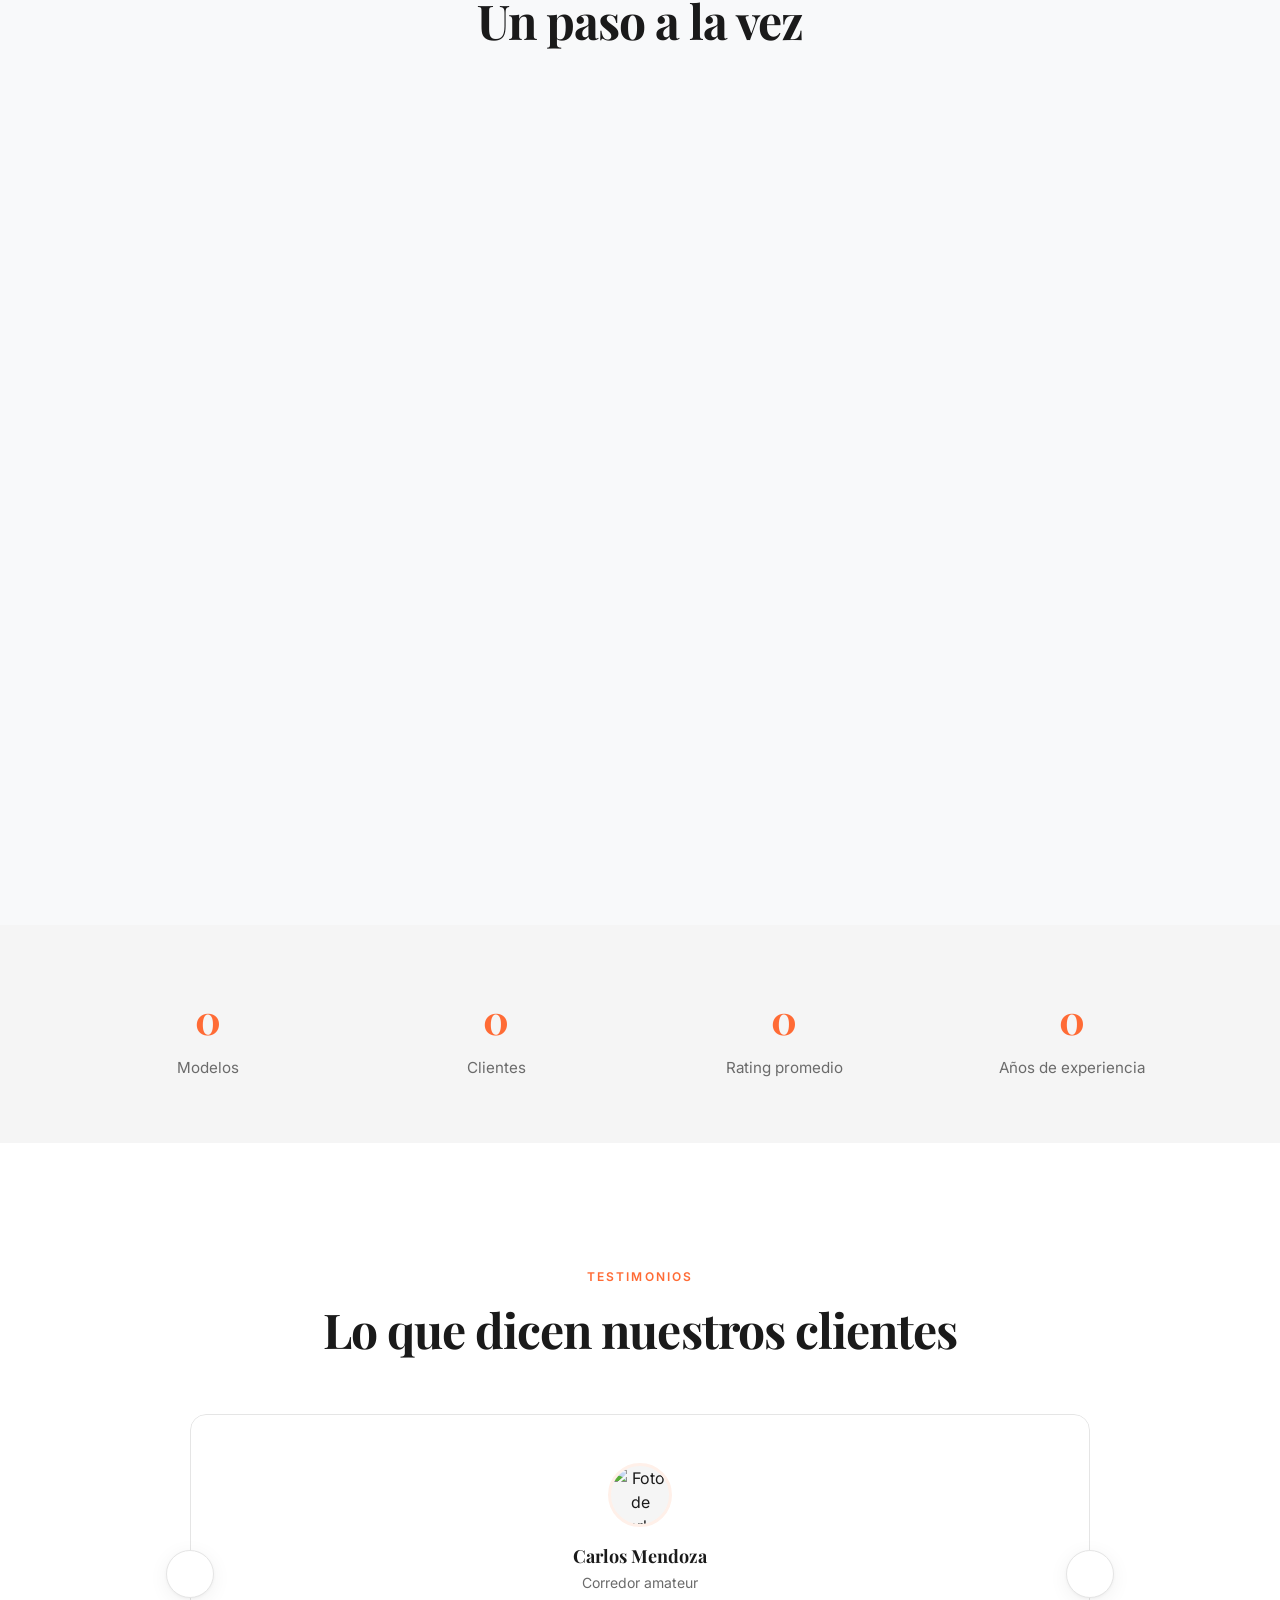
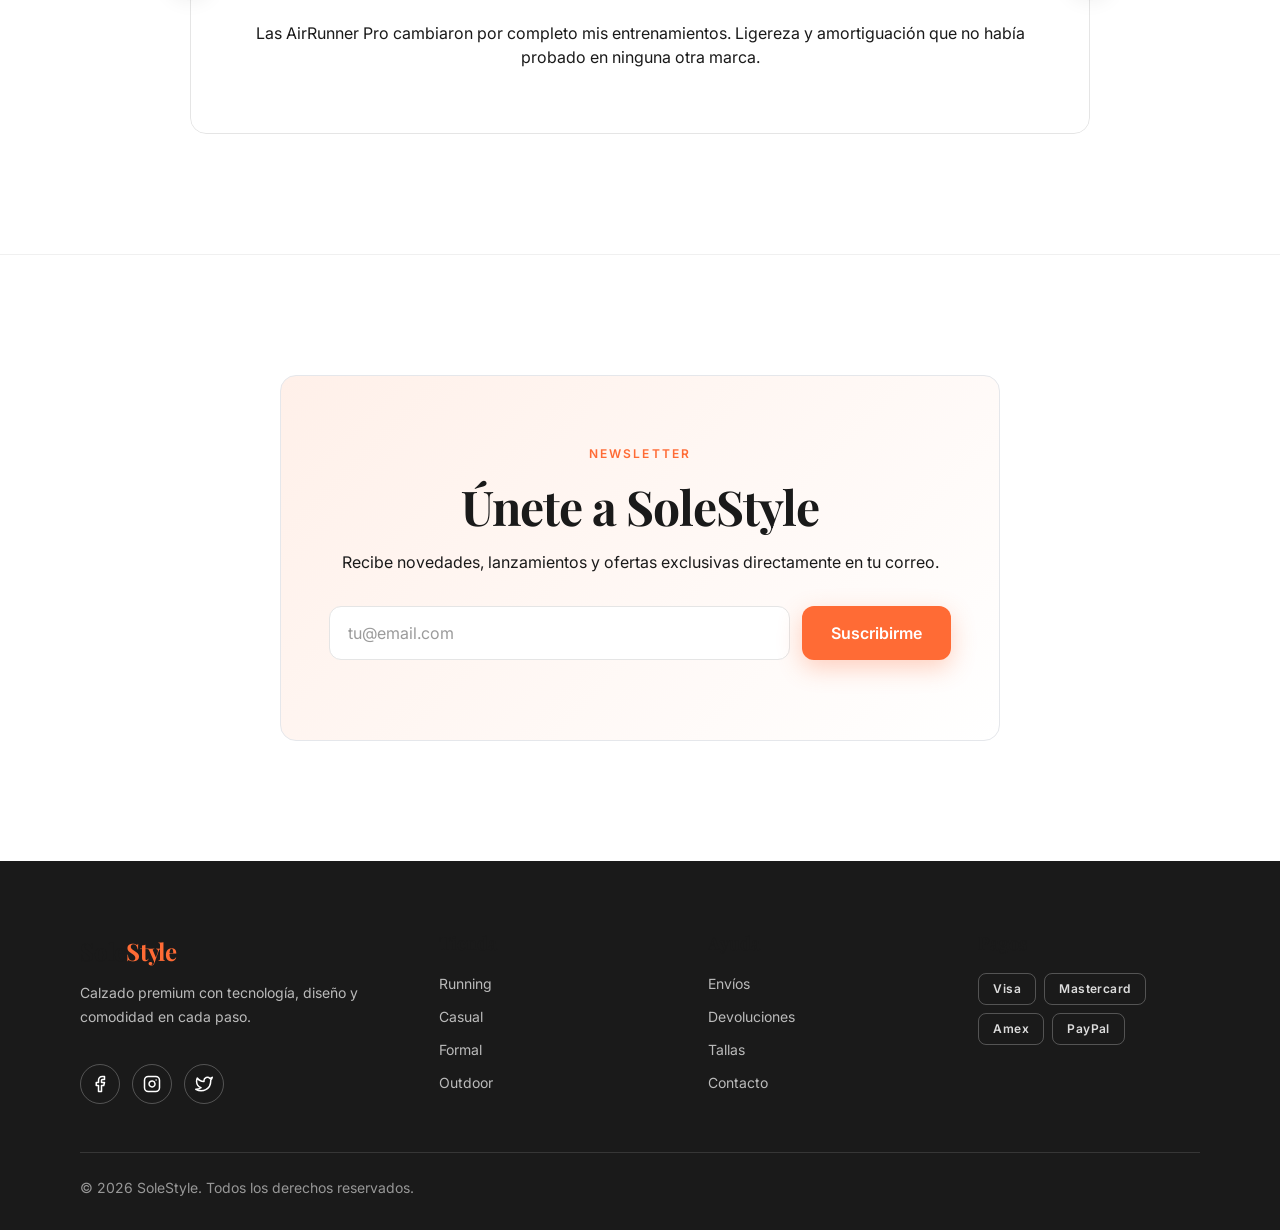
==== commit 0dd0dccb: "v4" ====
--- a/index.html
+++ b/index.html
@@ -5,6 +5,9 @@
   <meta name="viewport" content="width=device-width, initial-scale=1.0">
   <title>SoleStyle — Tienda de Zapatos</title>
   <link rel="icon" type="image/svg+xml" href="favicon.svg">
+  <style>@media(prefers-color-scheme:dark){html{background:#0A0A0F;color:#E8E8EC;color-scheme:dark}}[data-theme="dark"]{--color-white:#0F0F12;--color-dark:#E8E8EC;--color-bg:#0A0A0F;--color-surface:#141418;--color-surface-alt:#1C1C22;--color-surface-raised:#222228;--color-border:rgba(255,255,255,.08);--color-border-subtle:rgba(255,255,255,.04);--color-border-accent:rgba(255,107,53,.25);--color-text-primary:#F0F0F4;--color-text-secondary:#A0A0B0;--color-text-muted:#6B6B78;--color-gray-100:#1C1C22;--color-gray-200:#242428;--color-gray-300:#2C2C32;--color-gray-400:#3A3A42;--color-gray-500:#6B6B78;--color-gray-600:#A0A0B0;--color-accent-soft:rgba(255,107,53,.12);--shadow-xs:0 1px 2px rgba(0,0,0,.3);--shadow-sm:0 1px 3px rgba(0,0,0,.4),0 1px 2px rgba(0,0,0,.3);--shadow-card:0 4px 16px rgba(0,0,0,.4),0 1px 4px rgba(0,0,0,.3);--shadow-hover:0 12px 32px rgba(0,0,0,.5),0 4px 8px rgba(0,0,0,.3);--shadow-accent:0 8px 24px rgba(255,107,53,.25);--shadow-accent-lg:0 12px 32px rgba(255,107,53,.35);--shadow-glow:0 0 24px rgba(255,107,53,.2);background:#0A0A0F!important;color:#E8E8EC!important;color-scheme:dark}[data-theme="dark"] body{background:#0A0A0F!important}[data-theme="dark"] .site-header{background:rgba(15,15,18,.88)!important;border-bottom-color:rgba(255,255,255,.06);backdrop-filter:blur(16px) saturate(1.2);-webkit-backdrop-filter:blur(16px) saturate(1.2)}[data-theme="dark"] .hero{background:linear-gradient(135deg,#0A0A0F,#141418 40%,#0F0F12)!important}[data-theme="dark"] .section--alt{background-color:#141418!important}[data-theme="dark"] .newsletter__inner{background:linear-gradient(135deg,rgba(255,107,53,.10),#141418)!important;border-color:rgba(255,255,255,.06)}[data-theme="dark"] .site-footer{background:#08080C!important}[data-theme="dark"] .filters-sidebar{background:#141418!important}[data-theme="dark"] .cart-drawer{background:#141418!important}</style>
+  <script>(function(){var t=localStorage.getItem('solestyle_theme');var d=window.matchMedia('(prefers-color-scheme:dark)').matches;if(t==='dark'||(t===null&&d)){document.documentElement.setAttribute('data-theme','dark');document.documentElement.style.cssText='background:#0A0A0F!important;color:#E8E8EC!important;color-scheme:dark'}})();</script>
+  <link rel="stylesheet" href="css/features/loading.css">
   <link rel="preconnect" href="https://fonts.googleapis.com">
   <link rel="preconnect" href="https://fonts.gstatic.com" crossorigin>
   <link href="https://fonts.googleapis.com/css2?family=Inter:wght@400;500;600&family=Playfair+Display:wght@700&display=swap" rel="stylesheet">
@@ -23,6 +26,14 @@
   <link rel="stylesheet" href="css/features/ux.css">
 </head>
 <body>
+  <div class="loading-overlay" id="loadingOverlay">
+    <canvas class="loading-canvas" id="loadingCanvas"></canvas>
+    <div class="loading-content">
+      <div class="loading-logo">Sole<span class="loading-logo-accent">Style</span></div>
+      <div class="loading-bar-track"><div class="loading-bar-fill"></div></div>
+    </div>
+  </div>
+
   <header class="site-header" id="siteHeader">
     <div class="site-header__inner container">
       <a href="index.html" class="logo" aria-label="SoleStyle, inicio">Sole<span class="logo-accent">Style</span></a>
@@ -71,17 +82,35 @@
   <div class="toast" id="toast" role="status" aria-live="polite"></div>
   <main>
     <section class="hero" id="hero">
-      <canvas class="hero-canvas" id="heroCanvas" aria-hidden="true"></canvas>
-      <div class="hero-overlay"></div>
       <div class="hero-content container">
-        <p class="eyebrow">Colección 2026</p>
-        <h1 class="hero-title">Pisa <span class="hero-title__accent">Fuerte</span></h1>
-        <p class="hero-subtitle">Tecnología, diseño y comodidad en cada paso. Calzado premium hecho para moverte.</p>
-        <a href="tienda.html" class="btn btn-primary btn-lg hero-cta">Explorar Colección</a>
-        <div class="hero-scroll-hint">
-          <i data-lucide="chevron-down"></i>
-          <span>Scroll</span>
-        </div>
+        <div class="hero-text">
+          <p class="eyebrow">Colección 2026</p>
+          <h1 class="hero-title">Pisa <span class="hero-title__accent">Fuerte</span></h1>
+          <p class="hero-subtitle">Tecnología, diseño y comodidad en cada paso. Calzado premium hecho para moverte.</p>
+          <a href="tienda.html" class="btn btn-primary btn-lg hero-cta">Explorar Colección</a>
+          <div class="hero-stats">
+            <div class="hero-stat">
+              <i data-lucide="truck"></i>
+              <span>Envío gratis desde $2,000</span>
+            </div>
+            <div class="hero-stat">
+              <i data-lucide="rotate-ccw"></i>
+              <span>30 días de devolución</span>
+            </div>
+            <div class="hero-stat">
+              <i data-lucide="shield-check"></i>
+              <span>Garantía de 2 años</span>
+            </div>
+          </div>
+        </div>
+        <div class="hero-image">
+          <img src="https://images.unsplash.com/photo-1542291026-7eec264c27ff?w=900&auto=format&fit=crop&q=80" alt="Zapatilla Nike roja" class="hero-image__img" loading="eager" width="900" height="600">
+          <div class="hero-image__glow"></div>
+        </div>
+      </div>
+      <div class="hero-scroll-hint">
+        <i data-lucide="chevron-down"></i>
+        <span>Scroll</span>
       </div>
     </section>
     <section class="section" id="colecciones">
@@ -295,6 +324,7 @@
   <script src="https://cdnjs.cloudflare.com/ajax/libs/gsap/3.12.2/gsap.min.js"></script>
   <script src="https://cdnjs.cloudflare.com/ajax/libs/gsap/3.12.2/ScrollTrigger.min.js"></script>
   <script src="https://unpkg.com/lucide@latest"></script>
+  <script src="js/modules/loading.js"></script>
   <script type="module" src="js/main.js" data-page="home"></script>
 </body>
 </html>
--- a/css/features/loading.css
+++ b/css/features/loading.css
@@ -0,0 +1,75 @@
+/* loading.css — Fullscreen loading overlay con animación Three.js */
+
+.loading-overlay {
+  position: fixed;
+  inset: 0;
+  z-index: 9999;
+  background: #0A0A0F;
+  display: flex;
+  flex-direction: column;
+  align-items: center;
+  justify-content: center;
+  transition: opacity 0.6s ease, visibility 0.6s ease;
+}
+
+.loading-overlay.is-hidden {
+  opacity: 0;
+  visibility: hidden;
+  pointer-events: none;
+}
+
+.loading-canvas {
+  position: absolute;
+  inset: 0;
+  width: 100%;
+  height: 100%;
+}
+
+.loading-content {
+  position: relative;
+  z-index: 1;
+  text-align: center;
+  pointer-events: none;
+}
+
+.loading-logo {
+  font-family: var(--font-display, 'Playfair Display', serif);
+  font-size: clamp(28px, 5vw, 48px);
+  font-weight: 700;
+  color: #fff;
+  letter-spacing: 0.02em;
+  margin-bottom: 24px;
+  opacity: 0;
+  transform: translateY(12px);
+  animation: loadingFadeUp 0.8s 0.3s ease forwards;
+}
+
+.loading-logo-accent {
+  color: var(--color-accent, #FF6B35);
+}
+
+.loading-bar-track {
+  width: 180px;
+  height: 3px;
+  background: rgba(255, 255, 255, 0.1);
+  border-radius: 3px;
+  margin: 0 auto;
+  overflow: hidden;
+  opacity: 0;
+  animation: loadingFadeUp 0.8s 0.5s ease forwards;
+}
+
+.loading-bar-fill {
+  width: 0%;
+  height: 100%;
+  background: linear-gradient(90deg, #FF6B35, #FF8A50);
+  border-radius: 3px;
+  transition: width 0.3s ease;
+}
+
+@keyframes loadingFadeUp {
+  to {
+    opacity: 1;
+    transform: translateY(0);
+  }
+}
--- a/css/variables.css
+++ b/css/variables.css
@@ -10,6 +10,23 @@
   --color-accent: #FF6B35;
   --color-accent-dark: #E85A2A;
   --color-accent-soft: #FFF0E9;
+  --color-bg: #FFFFFF;
+
+  /* Superficies */
+  --color-surface: #FFFFFF;
+  --color-surface-alt: #F8F9FA;
+  --color-surface-raised: #FFFFFF;
+
+  /* Bordes */
+  --color-border: #E5E7EB;
+  --color-border-subtle: #F0F0F0;
+  --color-border-accent: rgba(255, 107, 53, 0.3);
+
+  /* Texto */
+  --color-text-primary: #111827;
+  --color-text-secondary: #4B5563;
+  --color-text-muted: #9CA3AF;
+  --color-text-inverse: #FFFFFF;
 
   /* Grises neutros */
   --color-gray-600: #6B6B6B;
@@ -19,7 +36,11 @@
 
   /* Semánticos */
   --color-success: #2E7D32;
+  --color-success-soft: #E8F5E9;
   --color-error: #C62828;
+  --color-error-soft: #FFEBEE;
+  --color-warning: #F57C00;
+  --color-warning-soft: #FFF3E0;
   --color-gold: #D4AF37;
 
   /* Tipografía */
@@ -36,16 +57,36 @@
   --fs-2xl: 48px;
   --fs-3xl: 64px;
 
+  /* Alturas de línea */
+  --lh-tight: 1.15;
+  --lh-normal: 1.5;
+  --lh-relaxed: 1.7;
+
+  /* Espaciado */
+  --space-xs: 4px;
+  --space-sm: 8px;
+  --space-md: 16px;
+  --space-lg: 24px;
+  --space-xl: 32px;
+  --space-2xl: 48px;
+  --space-3xl: 64px;
+
   /* Radios */
   --radius-sm: 8px;
   --radius-md: 12px;
   --radius-lg: 16px;
+  --radius-xl: 24px;
   --radius-full: 999px;
 
-  /* Sombras */
-  --shadow-card: 0 4px 20px rgba(0, 0, 0, .08);
-  --shadow-hover: 0 12px 32px rgba(0, 0, 0, .16);
-  --shadow-accent: 0 8px 24px rgba(255, 107, 53, .35);
+  /* Sombras — light theme: suaves y difusas */
+  --shadow-xs: 0 1px 2px rgba(0, 0, 0, 0.04);
+  --shadow-sm: 0 1px 3px rgba(0, 0, 0, 0.06), 0 1px 2px rgba(0, 0, 0, 0.04);
+  --shadow-card: 0 4px 20px rgba(0, 0, 0, 0.06), 0 1px 3px rgba(0, 0, 0, 0.04);
+  --shadow-hover: 0 12px 32px rgba(0, 0, 0, 0.10), 0 4px 8px rgba(0, 0, 0, 0.04);
+  --shadow-accent: 0 8px 24px rgba(255, 107, 53, 0.30);
+  --shadow-accent-lg: 0 12px 32px rgba(255, 107, 53, 0.40);
+  --shadow-glow: 0 0 20px rgba(255, 107, 53, 0.15);
+  --shadow-inset: inset 0 2px 4px rgba(0, 0, 0, 0.04);
 
   /* Espaciado y layout */
   --space-section: 120px; /* @media <768px: 60px */
@@ -53,9 +94,10 @@
   --header-height: 72px;
 
   /* Transiciones */
-  --transition-fast: .2s ease;
-  --transition-base: .3s ease;
-  --transition-slow: .5s cubic-bezier(.22, 1, .36, 1);
+  --transition-fast: .15s ease;
+  --transition-base: .25s ease;
+  --transition-slow: .4s cubic-bezier(.22, 1, .36, 1);
+  --transition-spring: .5s cubic-bezier(.34, 1.56, .64, 1);
 
   /* Capas z-index */
   --z-header: 100;
@@ -65,4 +107,98 @@
   --z-cart-drawer: 120;
   --z-modal: 130;
   --z-toast: 140;
-}+}
+
+/* ============================================================
+   DARK THEME
+   ============================================================ */
+[data-theme="dark"] {
+  /* Superficies — tonos ricos, no planos */
+  --color-white: #0F0F12;
+  --color-dark: #E8E8EC;
+  --color-bg: #0A0A0F;
+  --color-surface: #141418;
+  --color-surface-alt: #1C1C22;
+  --color-surface-raised: #222228;
+
+  /* Bordes — sutiles con tinte frío */
+  --color-border: rgba(255, 255, 255, 0.08);
+  --color-border-subtle: rgba(255, 255, 255, 0.04);
+  --color-border-accent: rgba(255, 107, 53, 0.25);
+
+  /* Texto */
+  --color-text-primary: #F0F0F4;
+  --color-text-secondary: #A0A0B0;
+  --color-text-muted: #6B6B78;
+  --color-text-inverse: #0A0A0F;
+
+  /* Grises neutros — redefinidos para dark */
+  --color-gray-100: #1C1C22;
+  --color-gray-200: #242428;
+  --color-gray-300: #2C2C32;
+  --color-gray-400: #3A3A42;
+  --color-gray-500: #6B6B78;
+  --color-gray-600: #A0A0B0;
+
+  /* Semánticos — más vibrantes en dark */
+  --color-accent-soft: rgba(255, 107, 53, 0.12);
+  --color-success: #4CAF50;
+  --color-success-soft: rgba(76, 175, 80, 0.15);
+  --color-error: #EF5350;
+  --color-error-soft: rgba(239, 83, 80, 0.15);
+  --color-warning: #FFA726;
+  --color-warning-soft: rgba(255, 167, 38, 0.15);
+
+  /* Sombras — dark: elevación con tinte */
+  --shadow-xs: 0 1px 2px rgba(0, 0, 0, 0.3);
+  --shadow-sm: 0 1px 3px rgba(0, 0, 0, 0.4), 0 1px 2px rgba(0, 0, 0, 0.3);
+  --shadow-card: 0 4px 16px rgba(0, 0, 0, 0.4), 0 1px 4px rgba(0, 0, 0, 0.3);
+  --shadow-hover: 0 12px 32px rgba(0, 0, 0, 0.5), 0 4px 8px rgba(0, 0, 0, 0.3);
+  --shadow-accent: 0 8px 24px rgba(255, 107, 53, 0.25);
+  --shadow-accent-lg: 0 12px 32px rgba(255, 107, 53, 0.35);
+  --shadow-glow: 0 0 24px rgba(255, 107, 53, 0.2);
+  --shadow-inset: inset 0 2px 4px rgba(0, 0, 0, 0.3);
+
+  color-scheme: dark;
+}
+
+[data-theme="dark"] html {
+  background-color: #0A0A0F;
+}
+
+[data-theme="dark"] body {
+  background-color: #0A0A0F;
+  color: #E8E8EC;
+}
+
+[data-theme="dark"] .site-header {
+  background: rgba(15, 15, 18, 0.88);
+  border-bottom-color: rgba(255, 255, 255, 0.06);
+  backdrop-filter: blur(16px) saturate(1.2);
+  -webkit-backdrop-filter: blur(16px) saturate(1.2);
+}
+
+[data-theme="dark"] .hero {
+  background: linear-gradient(135deg, #0A0A0F 0%, #141418 40%, #0F0F12 100%);
+}
+
+[data-theme="dark"] .section--alt {
+  background-color: #141418;
+}
+
+[data-theme="dark"] .newsletter__inner {
+  background: linear-gradient(135deg, rgba(255, 107, 53, 0.10) 0%, #141418 100%);
+  border-color: rgba(255, 255, 255, 0.06);
+}
+
+[data-theme="dark"] .site-footer {
+  background-color: #08080C;
+}
+
+[data-theme="dark"] .cart-drawer {
+  background-color: #141418;
+}
+
+[data-theme="dark"] .filters-sidebar {
+  background-color: #141418;
+}
--- a/css/base.css
+++ b/css/base.css
@@ -7,9 +7,13 @@
   font-family: var(--font-body);
   font-size: var(--fs-base);
   font-weight: 400;
+  line-height: var(--lh-normal, 1.5);
   color: var(--color-dark);
-  background-color: var(--color-white);
+  background-color: var(--color-bg, var(--color-white));
   overflow-x: hidden;
+  -webkit-font-smoothing: antialiased;
+  -moz-osx-font-smoothing: grayscale;
+  text-rendering: optimizeLegibility;
 }
 
 /* Contenedor central: ancho máximo con padding lateral fluido */
@@ -18,16 +22,18 @@
   max-width: var(--container-max);
   margin-inline: auto;
   padding-inline: clamp(20px, 4vw, 40px);
+  overflow: visible;
 }
 
 /* Sección: espaciado vertical generoso (60px en móvil, 120px en desktop) */
 .section {
   padding-block: var(--space-section);
+  overflow: visible;
 }
 
-/* Variante de sección con fondo gris claro */
+/* Variante de sección con fondo alternado */
 .section--alt {
-  background-color: var(--color-gray-100);
+  background-color: var(--color-surface-alt, var(--color-gray-100));
 }
 
 /* Cabecera de sección: centrada con margen inferior */
@@ -42,16 +48,17 @@
   font-family: var(--font-display);
   font-size: var(--fs-2xl);
   font-weight: 700;
-  line-height: 1.15;
-  letter-spacing: -0.01em;
+  line-height: var(--lh-tight, 1.15);
+  letter-spacing: -0.02em;
+  color: var(--color-dark);
   margin-bottom: 16px;
 }
 
-/* Subtítulo de sección: gris, tamaño medio */
+/* Subtítulo de sección: secundario, tamaño medio */
 .section-subtitle {
   font-size: var(--fs-md);
   color: var(--color-gray-600);
-  line-height: 1.6;
+  line-height: var(--lh-relaxed, 1.6);
 }
 
 /* Eyebrow: etiqueta naranja uppercase con tracking */
@@ -69,7 +76,7 @@
 h1, h2, h3, h4, h5, h6 {
   font-family: var(--font-display);
   font-weight: 700;
-  line-height: 1.2;
+  line-height: var(--lh-tight, 1.15);
   color: var(--color-dark);
 }
 
@@ -93,6 +100,12 @@
   outline: 2px solid var(--color-accent);
   outline-offset: 2px;
   border-radius: 2px;
+}
+
+/* Selección de texto: fondo acento suave */
+::selection {
+  background-color: rgba(255, 107, 53, 0.2);
+  color: inherit;
 }
 
 /* Utilidad: contenido solo para lectores de pantalla */
@@ -130,9 +143,14 @@
   overflow: hidden;
 }
 
-/* Imágenes de producto: fondo neutro mientras cargan */
+/* Imágenes: fondo neutro mientras cargan */
 img {
   background-color: var(--color-gray-100);
+}
+
+/* Separador sutil entre secciones */
+.section + .section {
+  border-top: 1px solid var(--color-border-subtle, transparent);
 }
 
 /* Breadcrumb: migas de pan con separador */
@@ -176,4 +194,4 @@
   font-size: var(--fs-lg);
   color: var(--color-gray-600);
   margin-bottom: 24px;
-}+}
--- a/css/components.css
+++ b/css/components.css
@@ -32,27 +32,28 @@
 /* Botón primario: fondo naranja, texto blanco, sombra de acento */
 .btn-primary {
   background-color: var(--color-accent);
-  color: var(--color-white);
+  color: var(--color-text-inverse, #fff);
   box-shadow: var(--shadow-accent);
 }
 
 .btn-primary:hover {
   background-color: var(--color-accent-dark);
-  color: var(--color-white);
+  color: var(--color-text-inverse, #fff);
   transform: translateY(-2px);
-  box-shadow: 0 12px 28px rgba(255, 107, 53, .45);
-}
-
-/* Botón outline: borde oscuro, fondo transparente */
+  box-shadow: var(--shadow-accent-lg, 0 12px 28px rgba(255, 107, 53, .45));
+}
+
+/* Botón outline: borde sutil, fondo transparente */
 .btn-outline {
   background-color: transparent;
-  border-color: var(--color-dark);
+  border-color: var(--color-border, var(--color-gray-200));
   color: var(--color-dark);
 }
 
 .btn-outline:hover {
   background-color: var(--color-dark);
-  color: var(--color-white);
+  border-color: var(--color-dark);
+  color: var(--color-text-inverse, #fff);
   transform: translateY(-2px);
 }
 
@@ -107,15 +108,15 @@
    Header (sticky con blur)
    ============================================================ */
 
-/* Header: fijo arriba, fondo blanco translúcido con blur */
+/* Header: fijo arriba, fondo translúcido con blur */
 .site-header {
   position: sticky;
   top: 0;
   z-index: var(--z-header);
   background: rgba(255, 255, 255, .85);
-  backdrop-filter: blur(12px);
-  -webkit-backdrop-filter: blur(12px);
-  border-bottom: 1px solid var(--color-gray-200);
+  backdrop-filter: blur(16px) saturate(1.2);
+  -webkit-backdrop-filter: blur(16px) saturate(1.2);
+  border-bottom: 1px solid var(--color-border, var(--color-gray-200));
 }
 
 /* Fila interna del header: flex entre logo, nav y acciones */
@@ -478,76 +479,112 @@
   display: flex;
   align-items: center;
   overflow: hidden;
-  background: linear-gradient(180deg,
+  background: linear-gradient(135deg,
     var(--color-accent-soft) 0%,
-    var(--color-white) 55%,
+    var(--color-white) 40%,
     var(--color-gray-100) 100%);
 }
 
-/* Canvas 3D: absoluto, detrás del contenido */
-.hero-canvas {
-  position: absolute;
-  inset: 0;
-  z-index: -1;
-  width: 100%;
-  height: 100%;
-}
-
-/* Overlay: gradiente sutil para legibilidad, sin interacción */
-.hero-overlay {
-  position: absolute;
-  inset: 0;
-  z-index: 0;
-  background: linear-gradient(180deg,
-    rgba(255, 255, 255, 0) 0%,
-    rgba(255, 255, 255, .35) 60%,
-    rgba(255, 255, 255, .85) 100%);
-  pointer-events: none;
-}
-
-/* Contenido del hero: encima del canvas */
-.hero-content {
+.hero .hero-content {
   position: relative;
   z-index: 1;
+  display: grid;
+  grid-template-columns: 1fr 1fr;
+  gap: 48px;
+  align-items: center;
+  padding-block: 80px;
+  width: 100%;
+}
+
+.hero-text {
   display: flex;
   flex-direction: column;
   align-items: flex-start;
-  padding-block: 80px;
-}
-
-/* Título del hero: Playfair 700 con blend difference */
+}
+
 .hero-title {
   font-family: var(--font-display);
-  font-size: var(--fs-3xl);
+  font-size: clamp(2.8rem, 6vw, 5rem);
   font-weight: 700;
   line-height: 1.05;
   letter-spacing: -0.02em;
   color: var(--color-dark);
-  mix-blend-mode: difference;
-  max-width: 12ch;
-  margin-bottom: 24px;
-}
-
-/* Acento del título en naranja */
+  margin-bottom: 20px;
+}
+
 .hero-title__accent {
   color: var(--color-accent);
 }
 
-/* Subtítulo: gris, tamaño grande, ancho acotado */
 .hero-subtitle {
   font-size: var(--fs-lg);
   color: var(--color-gray-600);
   line-height: 1.6;
+  max-width: 480px;
+  margin-bottom: 32px;
+}
+
+.hero-cta {
+  margin-bottom: 40px;
+}
+
+.hero-stats {
+  display: flex;
+  flex-direction: column;
+  gap: 12px;
+}
+
+.hero-stat {
+  display: flex;
+  align-items: center;
+  gap: 10px;
+  font-size: var(--fs-sm);
+  color: var(--color-gray-600);
+}
+
+.hero-stat svg {
+  width: 18px;
+  height: 18px;
+  color: var(--color-accent);
+  flex-shrink: 0;
+}
+
+.hero-image {
+  position: relative;
+  display: flex;
+  align-items: center;
+  justify-content: center;
+}
+
+.hero-image__img {
+  width: 100%;
   max-width: 520px;
-  margin-bottom: 40px;
-}
-
-/* CTA del hero */
-.hero-cta {
-  margin-bottom: 48px;
-}
-
-/* Indicador de scroll: absoluto abajo-centro con rebote */
+  height: auto;
+  object-fit: contain;
+  filter: drop-shadow(0 24px 48px rgba(255, 107, 53, .2));
+  animation: hero-float 6s ease-in-out infinite;
+}
+
+.hero-image__glow {
+  position: absolute;
+  width: 320px;
+  height: 320px;
+  border-radius: 50%;
+  background: radial-gradient(circle, rgba(255, 107, 53, .18) 0%, transparent 70%);
+  z-index: -1;
+  animation: hero-pulse 4s ease-in-out infinite;
+}
+
+@keyframes hero-float {
+  0%, 100% { transform: translateY(0) rotate(-2deg); }
+  50% { transform: translateY(-16px) rotate(0deg); }
+}
+
+@keyframes hero-pulse {
+  0%, 100% { transform: scale(1); opacity: .6; }
+  50% { transform: scale(1.1); opacity: 1; }
+}
+
 .hero-scroll-hint {
   position: absolute;
   bottom: 32px;
@@ -595,8 +632,8 @@
   align-items: center;
   gap: 16px;
   padding: 24px;
-  background-color: var(--color-white);
-  border: 1px solid var(--color-gray-200);
+  background-color: var(--color-surface, var(--color-white));
+  border: 1px solid var(--color-border, var(--color-gray-200));
   border-radius: var(--radius-lg);
   transition: transform var(--transition-base),
     box-shadow var(--transition-base),
@@ -661,8 +698,8 @@
   container-type: inline-size;
   display: flex;
   flex-direction: column;
-  background-color: var(--color-white);
-  border: 1px solid var(--color-gray-200);
+  background-color: var(--color-surface, var(--color-white));
+  border: 1px solid var(--color-border, var(--color-gray-200));
   border-radius: var(--radius-lg);
   overflow: hidden;
   transition: transform var(--transition-base),
@@ -670,11 +707,11 @@
     border-color var(--transition-base);
 }
 
-/* Hover: elevación -10px con sombra profunda */
+/* Hover: elevación con sombra profunda */
 .product-card:hover {
   transform: translateY(-10px);
   box-shadow: var(--shadow-hover);
-  border-color: var(--color-gray-200);
+  border-color: var(--color-border-accent, var(--color-gray-200));
 }
 
 /* Media del producto: ratio 4:5 con overflow oculto */
@@ -936,77 +973,132 @@
    Timeline (historia)
    ============================================================ */
 
-/* Timeline: contenedor relativo de altura fija */
 .timeline {
   position: relative;
   height: 600px;
-}
-
-/* Canvas de la línea 3D: absoluto */
+  overflow: visible;
+}
+
+#historia {
+  overflow: visible;
+}
+
 .timeline-canvas {
   position: absolute;
-  inset: 0;
-  width: 100%;
+  left: 50%;
+  top: 0;
+  transform: translateX(-50%);
+  width: 240px;
   height: 100%;
 }
 
-/* Hito: posicionado por JS (top % + izquierda/derecha) */
 .timeline-milestone {
   position: absolute;
-  transform: translateY(-50%);
   z-index: 1;
-}
-
-/* Punto del hito: círculo con borde */
+  width: calc(50% - 160px);
+  display: flex;
+  flex-direction: column;
+}
+
+.timeline-milestone:nth-child(odd) {
+  left: 0;
+  align-items: flex-end;
+  text-align: right;
+  padding-right: 32px;
+}
+
+.timeline-milestone:nth-child(even) {
+  right: 0;
+  align-items: flex-start;
+  text-align: left;
+  padding-left: 32px;
+}
+
 .timeline-milestone__dot {
-  width: 16px;
-  height: 16px;
+  width: 14px;
+  height: 14px;
   border-radius: var(--radius-full);
   background-color: var(--color-white);
   border: 3px solid var(--color-accent);
   transition: background-color var(--transition-base),
     box-shadow var(--transition-base),
     transform var(--transition-base);
-}
-
-/* Punto activo: relleno naranja con halo */
+  position: absolute;
+  left: 50%;
+  transform: translateX(-50%);
+}
+
+.timeline-milestone:nth-child(odd) .timeline-milestone__dot {
+  left: calc(100% + 160px);
+}
+
+.timeline-milestone:nth-child(even) .timeline-milestone__dot {
+  left: -160px;
+}
+
 .timeline-milestone.is-active .timeline-milestone__dot {
   background-color: var(--color-accent);
   box-shadow: 0 0 0 6px rgba(255, 107, 53, .2);
-  transform: scale(1.15);
-}
-
-/* Año del hito: display serif */
+  transform: translateX(-50%) scale(1.15);
+}
+
 .timeline-milestone__year {
   font-family: var(--font-display);
   font-size: var(--fs-lg);
   font-weight: 700;
   color: var(--color-accent);
-}
-
-/* Título del hito */
+  margin-bottom: 2px;
+}
+
 .timeline-milestone__title {
   font-size: var(--fs-sm);
   font-weight: 600;
   color: var(--color-dark);
-}
-
-/* Popup del hito: tarjeta con sombra, oculta por defecto */
+  max-width: 180px;
+}
+
+.timeline-milestone:nth-child(odd) .timeline-milestone__title {
+  margin-left: auto;
+}
+
 .timeline-milestone__popup {
-  max-width: 220px;
-  padding: 16px;
+  position: absolute;
+  top: 100%;
+  margin-top: 8px;
+  width: 200px;
+  padding: 12px 14px;
   background-color: var(--color-white);
   border: 1px solid var(--color-gray-200);
   border-radius: var(--radius-md);
   box-shadow: var(--shadow-card);
   opacity: 0;
-  transform: translateY(10px);
+  transform: translateY(-4px);
   pointer-events: none;
   transition: opacity var(--transition-base),
     transform var(--transition-base);
-}
-
-/* Popup activo: visible con deslizamiento */
+  z-index: 2;
+}
+
+.timeline-milestone:nth-child(odd) .timeline-milestone__popup {
+  right: 0;
+}
+
+.timeline-milestone:nth-child(even) .timeline-milestone__popup {
+  left: 0;
+}
+
+.timeline-milestone__popup .timeline-milestone__year {
+  font-size: var(--fs-xs);
+  margin-bottom: 4px;
+}
+
+.timeline-milestone__popup p {
+  font-size: 12px;
+  line-height: 1.5;
+  color: var(--color-gray-600);
+  margin: 0;
+}
+
 .timeline-milestone__popup.is-active {
   opacity: 1;
   transform: translateY(0);
@@ -1150,8 +1242,8 @@
   text-align: center;
   background: linear-gradient(135deg,
     var(--color-accent-soft) 0%,
-    var(--color-white) 100%);
-  border: 1px solid var(--color-gray-200);
+    var(--color-surface, var(--color-white)) 100%);
+  border: 1px solid var(--color-border, var(--color-gray-200));
   border-radius: var(--radius-lg);
 }
 
@@ -1358,7 +1450,7 @@
   top: 0;
   left: 0;
   bottom: 0;
-  z-index: var(--z-cart-drawer);
+  z-index: calc(var(--z-overlay) - 1);
   width: min(340px, 88vw);
   background-color: var(--color-white);
   padding: 24px;
@@ -1815,7 +1907,7 @@
   height: 80px;
   border-radius: var(--radius-md);
   overflow: hidden;
-  border: 2px solid var(--color-gray-200);
+  border: 2px solid var(--color-border, var(--color-gray-200));
   cursor: pointer;
   padding: 0;
   transition: border-color var(--transition-fast),
@@ -2145,7 +2237,7 @@
   width: min(420px, 100%);
   display: flex;
   flex-direction: column;
-  background-color: var(--color-white);
+  background-color: var(--color-surface, var(--color-white));
   box-shadow: -8px 0 32px rgba(0, 0, 0, .12);
   transform: translateX(100%);
   transition: transform var(--transition-slow);
@@ -2315,8 +2407,8 @@
 /* Resumen del carrito */
 .cart-summary {
   padding: 20px 24px;
-  border-top: 1px solid var(--color-gray-200);
-  background-color: var(--color-white);
+  border-top: 1px solid var(--color-border, var(--color-gray-200));
+  background-color: var(--color-surface, var(--color-white));
 }
 
 /* Fila del resumen */
@@ -2442,7 +2534,7 @@
   width: min(440px, 100%);
   padding: 48px 40px;
   text-align: center;
-  background-color: var(--color-white);
+  background-color: var(--color-surface, var(--color-white));
   border-radius: var(--radius-lg);
   box-shadow: var(--shadow-hover);
   transform: translateY(16px) scale(.98);
--- a/css/three-animations.css
+++ b/css/three-animations.css
@@ -1,13 +1,6 @@
 /* ============================================================
    SoleStyle — Escenas Three.js (tamaños de canvas y fallbacks)
    ============================================================ */
-
-/* Canvas del hero: absoluto, llena la sección (z -1 en components) */
-.hero-canvas {
-  display: block;
-  width: 100%;
-  height: 100%;
-}
 
 /* Contenedor del cubo de categoría: canvas llena el div */
 .category-cube canvas {
@@ -29,10 +22,9 @@
   height: 100%;
 }
 
-/* Canvas de la línea del timeline: altura completa de la sección */
+/* Canvas de la línea del timeline: mantener ancho fijo de components.css */
 .timeline-canvas {
   display: block;
-  width: 100%;
   height: 100%;
 }
 
@@ -47,17 +39,6 @@
    Movimiento reducido: fallback estático elegante
    ============================================================ */
 
-/* Sin animaciones: el hero conserva su gradiente de fondo */
-.reduce-motion .hero-canvas {
-  display: none;
-}
-
-/* El título vuelve a blend normal para legibilidad sobre el gradiente */
-.reduce-motion .hero-title {
-  mix-blend-mode: normal;
-}
-
-/* Cubos de categoría: se ocultan, la tarjeta conserva su fondo gris */
 .reduce-motion .category-cube canvas {
   display: none;
 }
--- a/css/responsive.css
+++ b/css/responsive.css
@@ -35,7 +35,12 @@
   margin-bottom: 40px;
 }
 
-/* Hero: título y subtítulo reducidos */
+.hero .hero-content {
+  grid-template-columns: 1fr;
+  gap: 32px;
+  padding-block: 60px;
+}
+
 .hero-title {
   font-size: var(--fs-2xl);
 }
@@ -44,12 +49,27 @@
   font-size: var(--fs-base);
 }
 
-.hero-content {
-  padding-block: 60px;
+.hero-image {
+  order: -1;
+}
+
+.hero-image__img {
+  max-width: 360px;
+}
+
+.hero-image__glow {
+  width: 200px;
+  height: 200px;
 }
 
 .hero-cta {
-  margin-bottom: 32px;
+  margin-bottom: 24px;
+}
+
+.hero-stats {
+  flex-direction: row;
+  flex-wrap: wrap;
+  gap: 16px;
 }
 
 .hero-scroll-hint {
@@ -72,9 +92,83 @@
   gap: 40px;
 }
 
-/* Timeline: altura reducida */
+/* Timeline mobile: línea centrada, milestones alternando lados */
 .timeline {
-  height: 480px;
+  height: auto;
+  min-height: 700px;
+  padding: 0 8px;
+}
+
+.timeline-canvas {
+  left: 50%;
+  transform: translateX(-50%);
+  width: 40px;
+}
+
+.timeline-milestone {
+  width: calc(50% - 28px) !important;
+}
+
+.timeline-milestone:nth-child(odd) {
+  left: 0 !important;
+  right: auto !important;
+  align-items: flex-end !important;
+  text-align: right !important;
+  padding-right: 16px !important;
+  padding-left: 0 !important;
+}
+
+.timeline-milestone:nth-child(even) {
+  right: 0 !important;
+  left: auto !important;
+  align-items: flex-start !important;
+  text-align: left !important;
+  padding-left: 16px !important;
+  padding-right: 0 !important;
+}
+
+.timeline-milestone__dot {
+  width: 12px;
+  height: 12px;
+}
+
+.timeline-milestone:nth-child(odd) .timeline-milestone__dot {
+  left: calc(100% + 20px) !important;
+  right: auto !important;
+}
+
+.timeline-milestone:nth-child(even) .timeline-milestone__dot {
+  left: -28px !important;
+  right: auto !important;
+}
+
+.timeline-milestone.is-active .timeline-milestone__dot {
+  transform: translateX(0) scale(1.15) !important;
+}
+
+.timeline-milestone__title {
+  font-size: 13px !important;
+  max-width: 130px !important;
+}
+
+.timeline-milestone:nth-child(odd) .timeline-milestone__title {
+  margin-left: auto !important;
+}
+
+.timeline-milestone__popup {
+  width: 160px !important;
+  padding: 10px !important;
+  font-size: 11px !important;
+}
+
+.timeline-milestone:nth-child(odd) .timeline-milestone__popup {
+  right: 0 !important;
+  left: auto !important;
+}
+
+.timeline-milestone:nth-child(even) .timeline-milestone__popup {
+  left: 0 !important;
+  right: auto !important;
 }
 
 /* Testimonios: flechas dentro del viewport */
@@ -455,4 +549,21 @@
   .timeline {
     height: 600px;
   }
+
+  /* Timeline desktop: milestones más alejados del centro */
+  .timeline-canvas {
+    width: 240px;
+  }
+
+  .timeline-milestone {
+    width: calc(50% - 160px) !important;
+  }
+
+  .timeline-milestone:nth-child(odd) .timeline-milestone__dot {
+    left: calc(100% + 160px) !important;
+  }
+
+  .timeline-milestone:nth-child(even) .timeline-milestone__dot {
+    left: -160px !important;
+  }
 }
--- a/css/features/ux.css
+++ b/css/features/ux.css
@@ -1,54 +1,4 @@
-/* ux.css — Estilos para UX core: modo oscuro, back-to-top, skeleton, lightbox, sticky add-to-cart. */
-
-/* ---- MODO OSCURO ---- */
-[data-theme="dark"] {
-  --color-white: #121212;
-  --color-dark: #E0E0E0;
-  --color-gray-100: #1A1A1A;
-  --color-gray-200: #242424;
-  --color-gray-300: #2E2E2E;
-  --color-gray-400: #3A3A3A;
-  --color-gray-500: #8A8A8A;
-  --color-gray-600: #AAAAAA;
-  --color-bg: #0D0D0D;
-  --color-surface: #1A1A1A;
-  --color-surface-alt: #242424;
-  --shadow-sm: 0 1px 3px rgba(0, 0, 0, 0.4);
-  --shadow-md: 0 4px 12px rgba(0, 0, 0, 0.5);
-  --shadow-lg: 0 8px 24px rgba(0, 0, 0, 0.6);
-}
-
-[data-theme="dark"] body {
-  background: var(--color-bg);
-  color: var(--color-dark);
-}
-
-[data-theme="dark"] .site-header {
-  background: var(--color-surface);
-}
-
-[data-theme="dark"] .cart-drawer {
-  background: var(--color-surface);
-}
-
-[data-theme="dark"] .product-card {
-  background: var(--color-surface-alt);
-}
-
-[data-theme="dark"] .modal,
-[data-theme="dark"] .qv-modal,
-[data-theme="dark"] .cm-modal,
-[data-theme="dark"] .ck-modal {
-  background: var(--color-surface);
-}
-
-[data-theme="dark"] input,
-[data-theme="dark"] select,
-[data-theme="dark"] textarea {
-  background: var(--color-gray-300);
-  color: var(--color-dark);
-  border-color: var(--color-gray-400);
-}
+/* ux.css — UX core: modo oscuro, back-to-top, skeleton, lightbox, sticky add-to-cart. */
 
 /* ---- BOTÓN TEMA ---- */
 .ux-theme {
@@ -62,11 +12,12 @@
   border-radius: 50%;
   cursor: pointer;
   color: var(--color-dark);
-  transition: background 0.2s ease;
+  transition: background var(--transition-fast), color var(--transition-fast);
 }
 
 .ux-theme:hover {
   background: var(--color-gray-200);
+  color: var(--color-accent);
 }
 
 .ux-theme:focus-visible {
@@ -82,18 +33,18 @@
   width: 48px;
   height: 48px;
   background: var(--color-accent);
-  color: #fff;
+  color: var(--color-text-inverse, #fff);
   border: none;
   border-radius: 50%;
   cursor: pointer;
   display: flex;
   align-items: center;
   justify-content: center;
-  box-shadow: var(--shadow-md);
+  box-shadow: var(--shadow-accent);
   opacity: 0;
   visibility: hidden;
   transform: translateY(20px);
-  transition: opacity 0.3s ease, visibility 0.3s ease, transform 0.3s ease;
+  transition: opacity var(--transition-base), visibility var(--transition-base), transform var(--transition-base);
   z-index: 100;
 }
 
@@ -104,7 +55,9 @@
 }
 
 .ux-top:hover {
-  background: var(--color-dark);
+  background: var(--color-accent-dark);
+  transform: translateY(-2px);
+  box-shadow: var(--shadow-accent-lg);
 }
 
 .ux-top:focus-visible {
@@ -114,19 +67,20 @@
 
 /* ---- STICKY HEADER ---- */
 .site-header.is-scrolled {
-  box-shadow: var(--shadow-sm);
-  background: var(--color-white, #fff);
-  backdrop-filter: blur(8px);
+  box-shadow: var(--shadow-card);
+  background: rgba(255, 255, 255, 0.92);
+  backdrop-filter: blur(16px) saturate(1.2);
+  -webkit-backdrop-filter: blur(16px) saturate(1.2);
 }
 
 [data-theme="dark"] .site-header.is-scrolled {
-  background: rgba(18, 18, 18, 0.95);
+  background: rgba(15, 15, 18, 0.92);
 }
 
 /* ---- SKELETON LOADERS ---- */
 .ux-skeleton {
-  background: var(--color-gray-200, #F5F5F5);
-  border-radius: var(--radius-md, 8px);
+  background: var(--color-surface-alt, var(--color-gray-200));
+  border-radius: var(--radius-md);
   overflow: hidden;
   animation: ux-pulse 1.5s ease-in-out infinite;
 }
@@ -150,7 +104,7 @@
 
 @keyframes ux-pulse {
   0%, 100% { opacity: 1; }
-  50% { opacity: 0.5; }
+  50% { opacity: 0.4; }
 }
 
 .reduce-motion .ux-skeleton {
@@ -164,14 +118,14 @@
   left: 0;
   right: 0;
   bottom: 0;
-  background: rgba(0, 0, 0, 0.9);
+  background: rgba(0, 0, 0, 0.92);
   display: flex;
   align-items: center;
   justify-content: center;
   z-index: 200;
   opacity: 0;
   visibility: hidden;
-  transition: opacity 0.3s ease, visibility 0.3s ease;
+  transition: opacity var(--transition-base), visibility var(--transition-base);
 }
 
 .ux-lightbox.is-open {
@@ -189,7 +143,7 @@
   max-width: 100%;
   max-height: 85vh;
   object-fit: contain;
-  border-radius: var(--radius-md, 8px);
+  border-radius: var(--radius-md);
 }
 
 .ux-lightbox__close {
@@ -203,6 +157,11 @@
   cursor: pointer;
   padding: 0.5rem;
   line-height: 1;
+  transition: color var(--transition-fast);
+}
+
+.ux-lightbox__close:hover {
+  color: var(--color-accent);
 }
 
 .ux-lightbox__prev,
@@ -210,7 +169,7 @@
   position: absolute;
   top: 50%;
   transform: translateY(-50%);
-  background: rgba(255, 255, 255, 0.15);
+  background: rgba(255, 255, 255, 0.12);
   border: none;
   color: #fff;
   font-size: 2rem;
@@ -221,7 +180,7 @@
   display: flex;
   align-items: center;
   justify-content: center;
-  transition: background 0.2s ease;
+  transition: background var(--transition-fast), transform var(--transition-fast);
 }
 
 .ux-lightbox__prev { left: -4rem; }
@@ -229,7 +188,8 @@
 
 .ux-lightbox__prev:hover,
 .ux-lightbox__next:hover {
-  background: rgba(255, 255, 255, 0.3);
+  background: rgba(255, 107, 53, 0.4);
+  transform: translateY(-50%) scale(1.1);
 }
 
 /* ---- STICKY ADD-TO-CART ---- */
@@ -238,13 +198,13 @@
   bottom: 0;
   left: 0;
   right: 0;
-  background: var(--color-white, #fff);
-  border-top: 1px solid var(--color-gray-300, #E0E0E0);
+  background: var(--color-surface, #fff);
+  border-top: 1px solid var(--color-border, var(--color-gray-300));
   padding: 1rem 1.5rem;
   z-index: 90;
   transform: translateY(100%);
-  transition: transform 0.3s ease;
-  box-shadow: 0 -4px 12px rgba(0, 0, 0, 0.1);
+  transition: transform var(--transition-base);
+  box-shadow: 0 -4px 16px rgba(0, 0, 0, 0.08);
 }
 
 .ux-sticky-add.is-visible {
@@ -253,7 +213,8 @@
 
 [data-theme="dark"] .ux-sticky-add {
   background: var(--color-surface);
-  border-color: var(--color-gray-400);
+  border-color: var(--color-border);
+  box-shadow: 0 -4px 16px rgba(0, 0, 0, 0.3);
 }
 
 .ux-sticky-add__content {
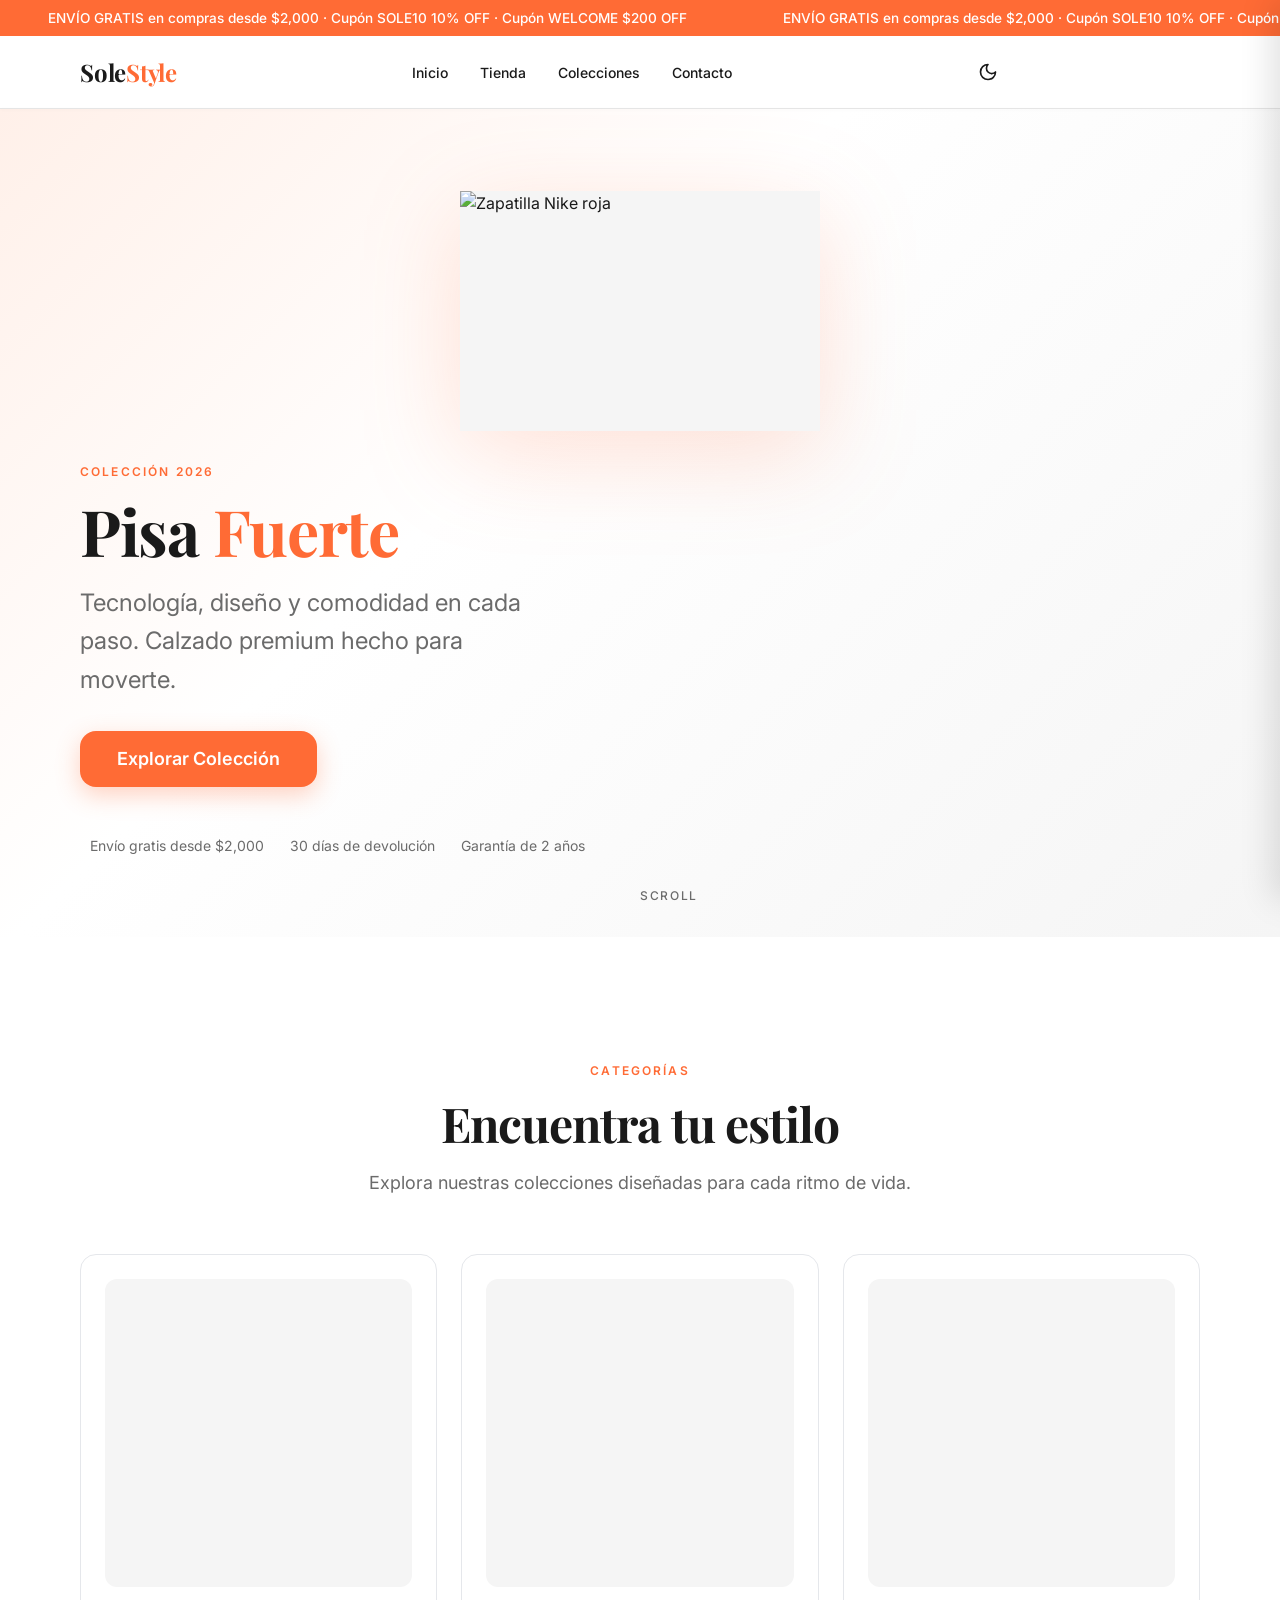
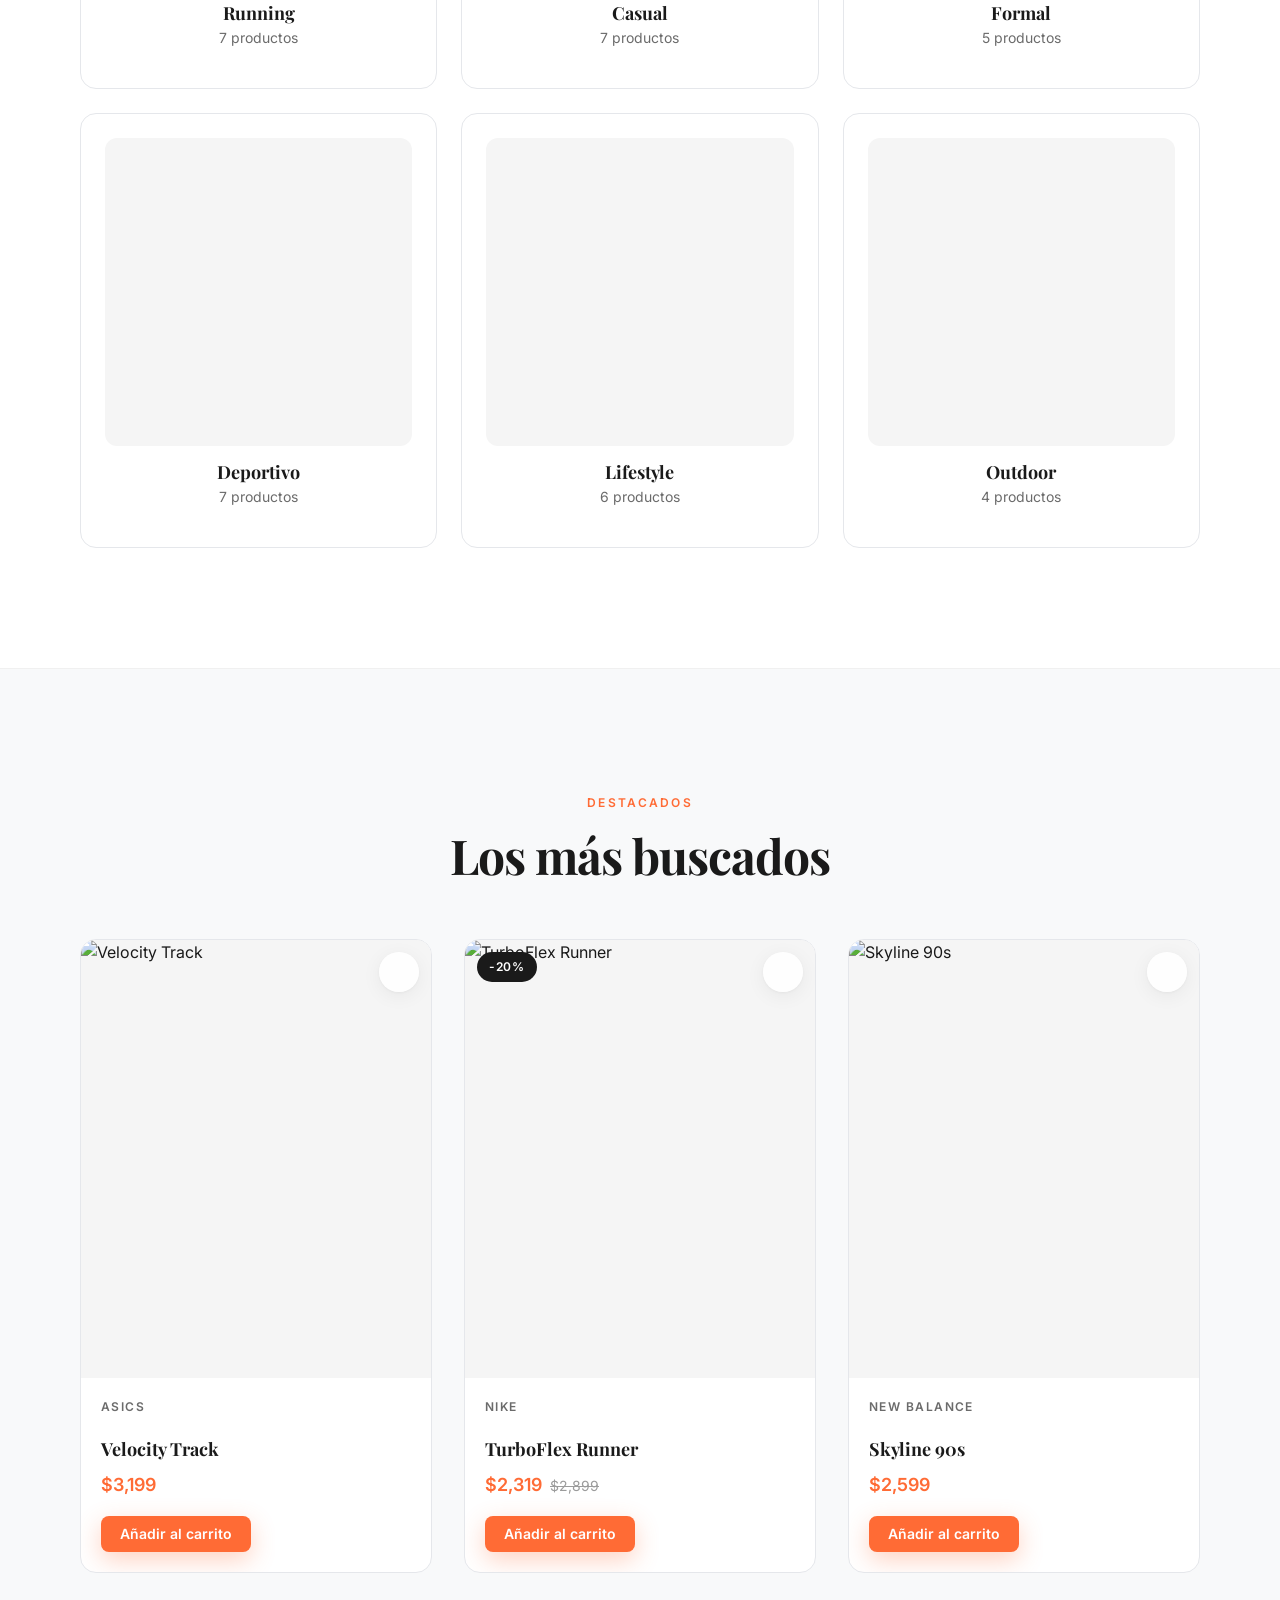
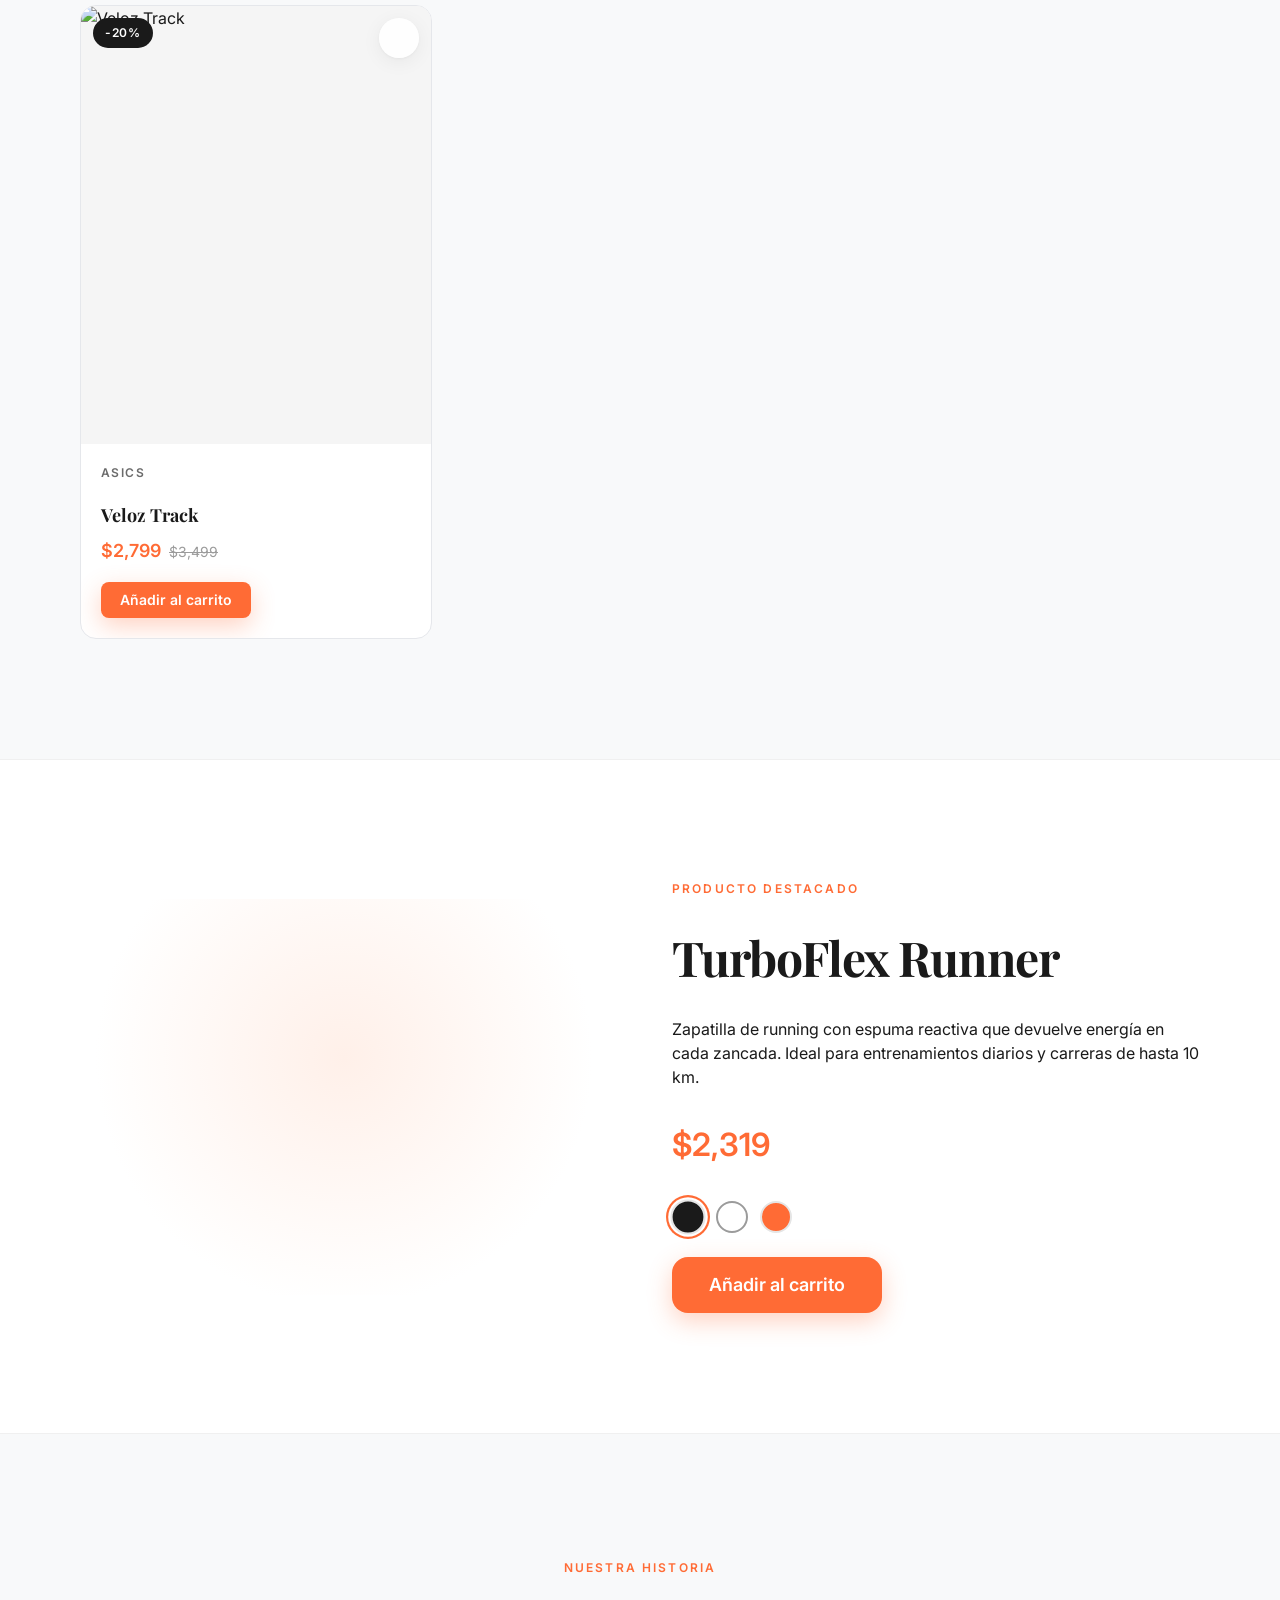
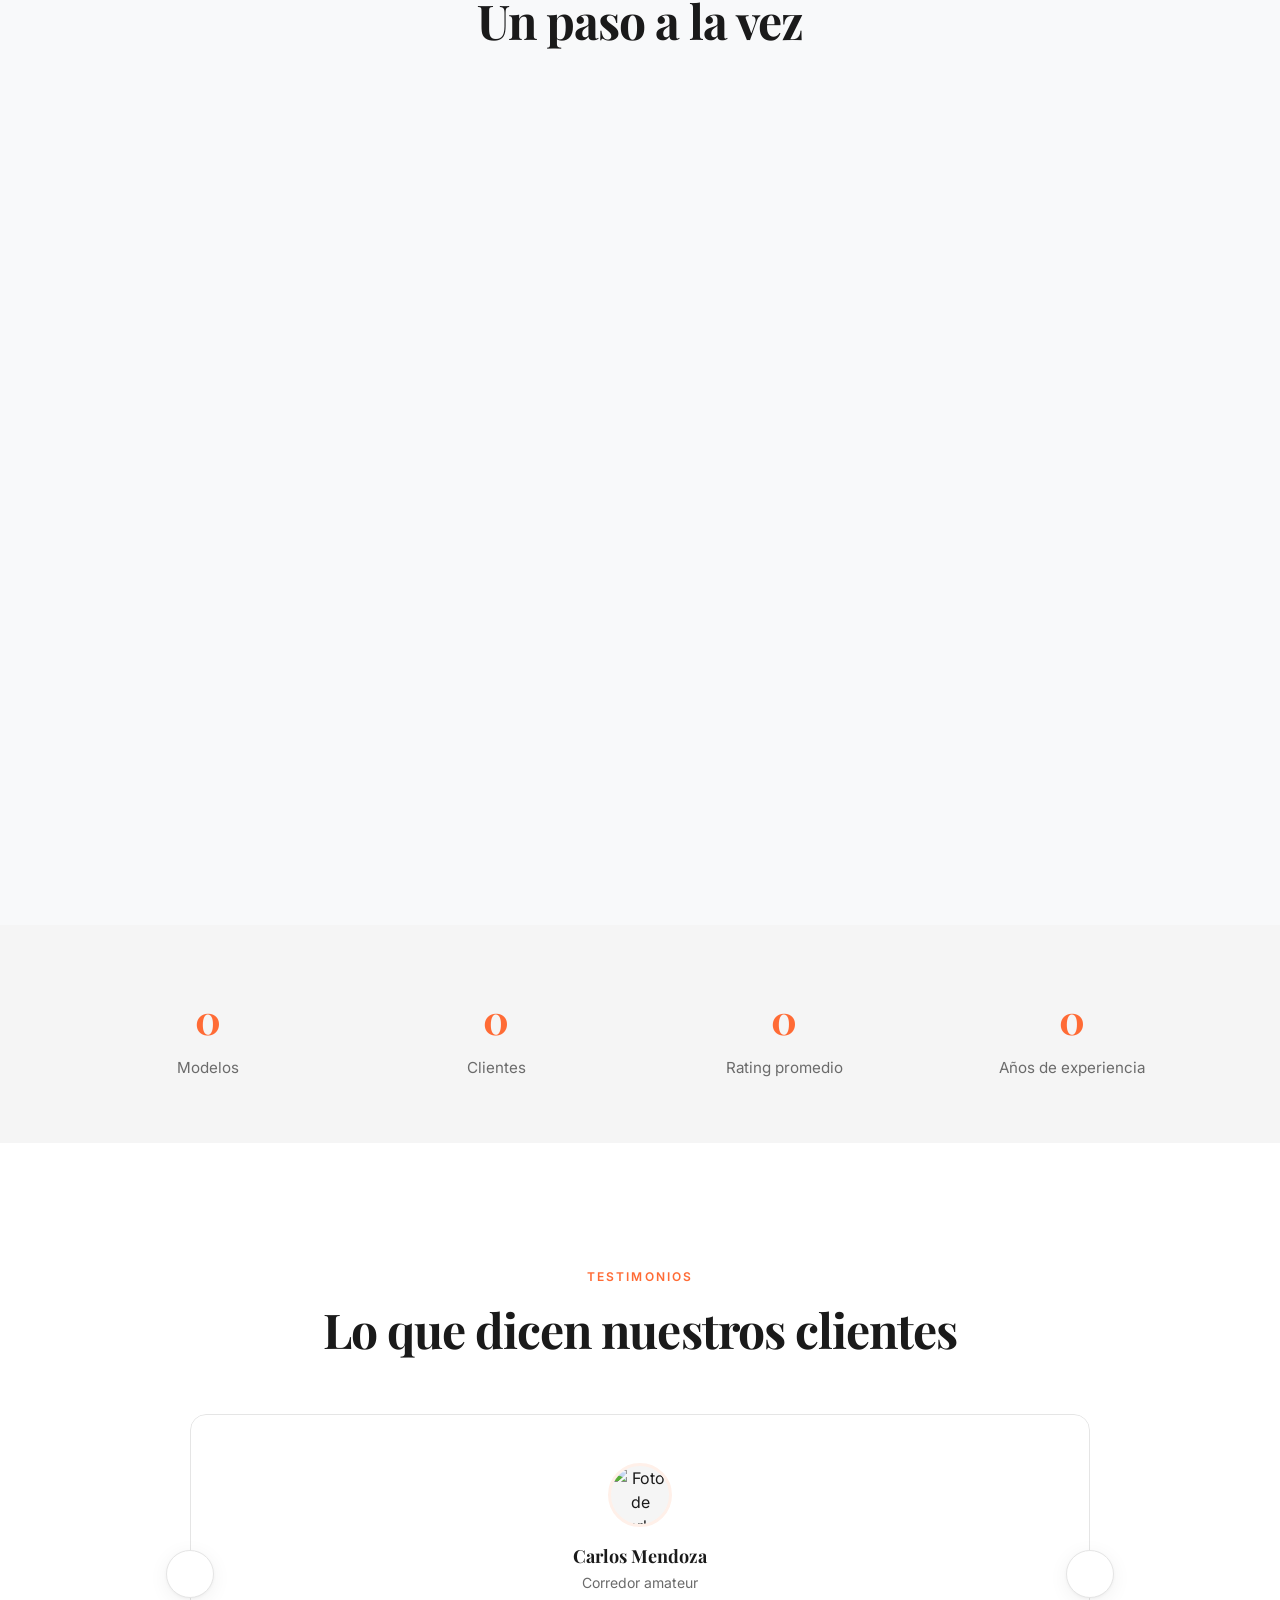
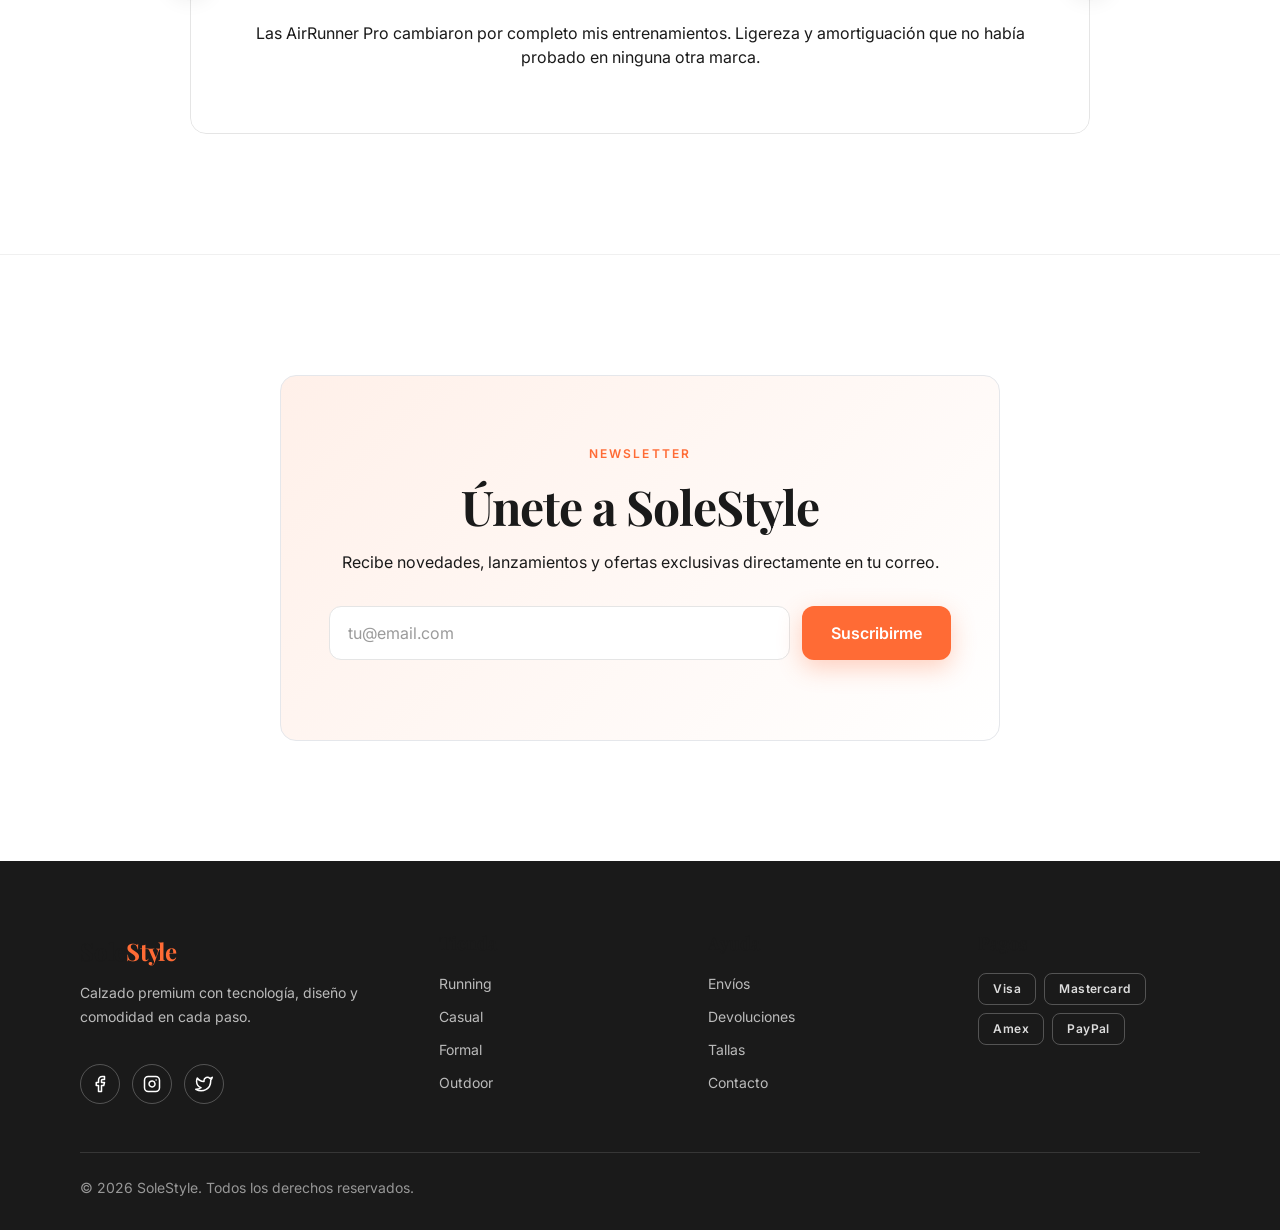
==== commit bd0615fe: "cms version 1" ====
--- a/index.html
+++ b/index.html
@@ -44,6 +44,7 @@
         <a href="index.html#contacto" class="nav-link">Contacto</a>
       </nav>
       <div class="header-actions">
+        <a href="login.html" class="icon-btn" id="cmsLink" aria-label="Acceder al CMS" title="CMS"><i data-lucide="settings"></i></a>
         <button class="icon-btn" id="searchToggle" aria-label="Abrir buscador" aria-expanded="false"><i data-lucide="search"></i></button>
         <a href="favoritos.html" class="icon-btn has-badge" id="favoritesLink" aria-label="Ver favoritos"><i data-lucide="heart"></i><span class="icon-btn__badge is-hidden" id="favoritesBadge">0</span></a>
         <button class="icon-btn has-badge" id="cartButton" aria-label="Abrir carrito"><i data-lucide="shopping-cart"></i><span class="icon-btn__badge is-hidden" id="cartBadge">0</span></button>
@@ -60,6 +61,7 @@
       <a href="index.html#colecciones" class="nav-link">Colecciones</a>
       <a href="index.html#contacto" class="nav-link">Contacto</a>
       <a href="favoritos.html" class="nav-link">Favoritos</a>
+      <a href="login.html" class="nav-link">CMS</a>
     </nav>
   </header>
   <div class="cart-overlay" id="cartOverlay"></div>
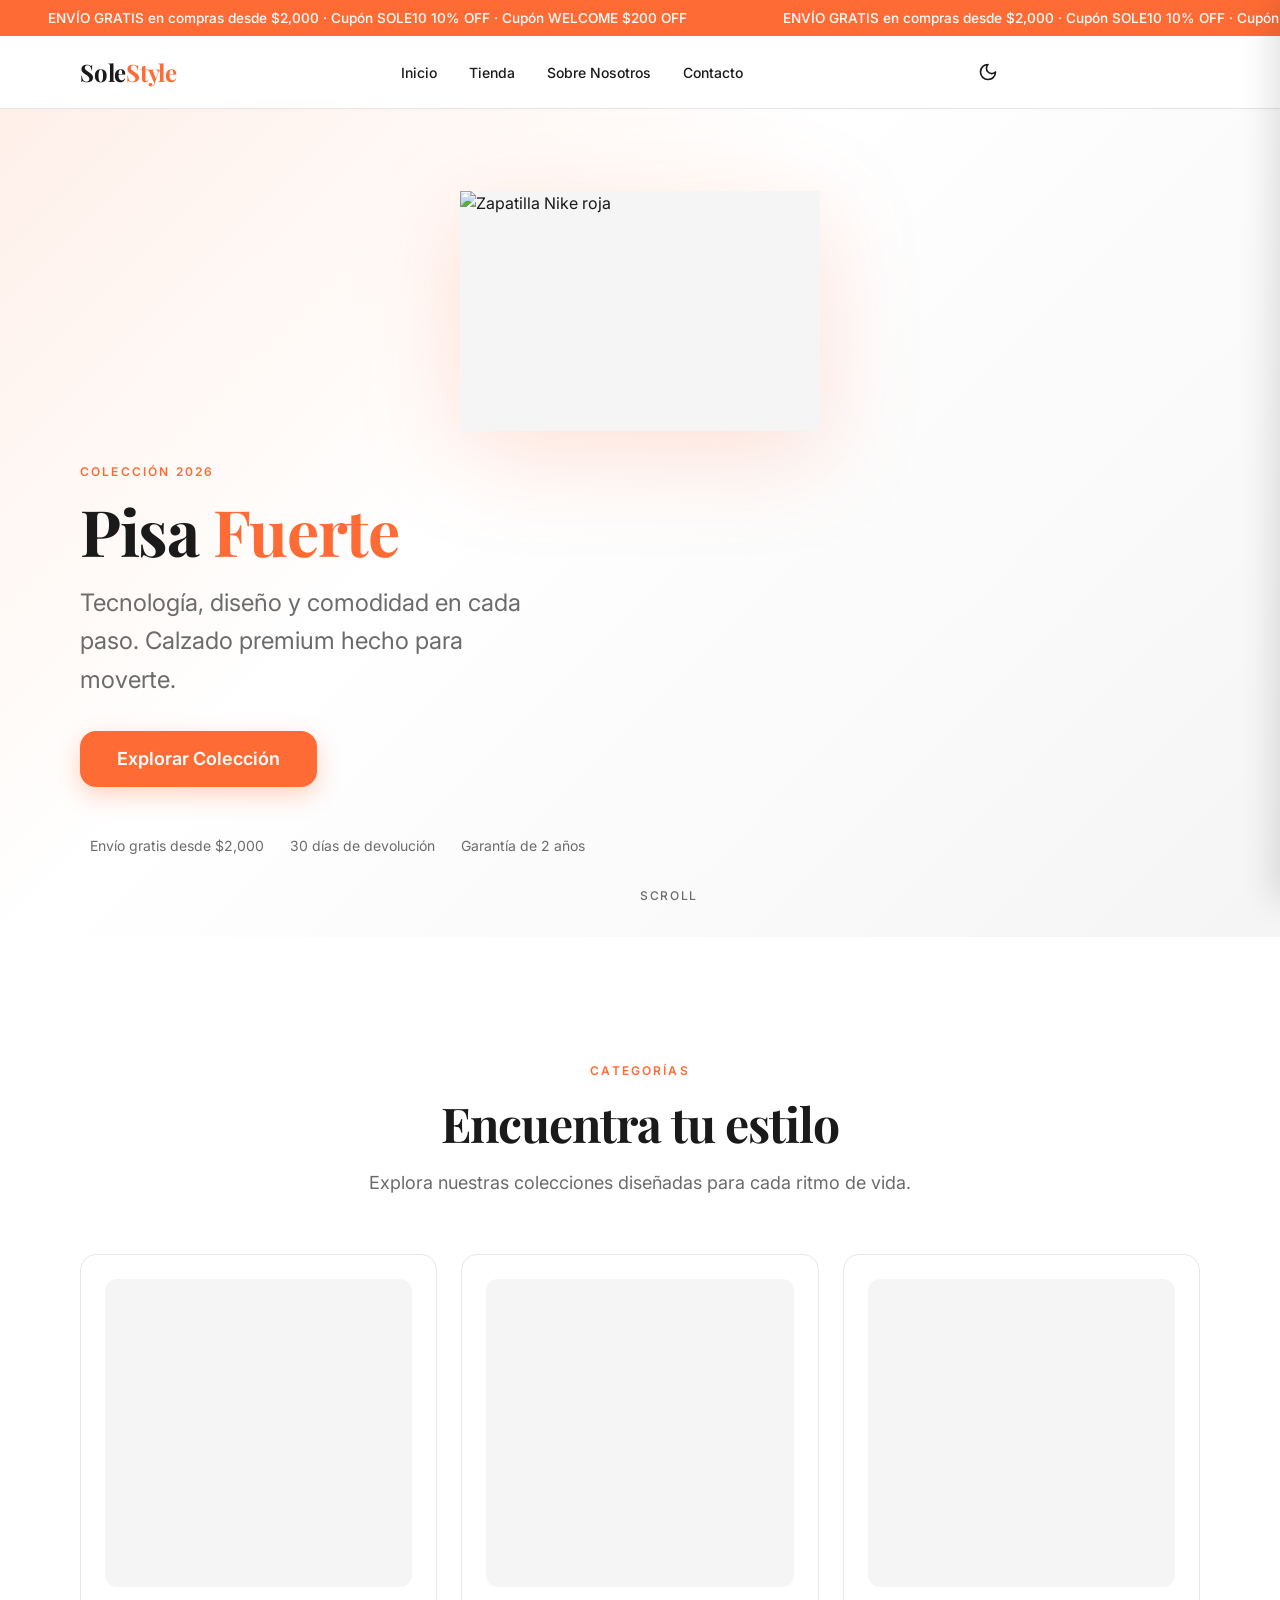
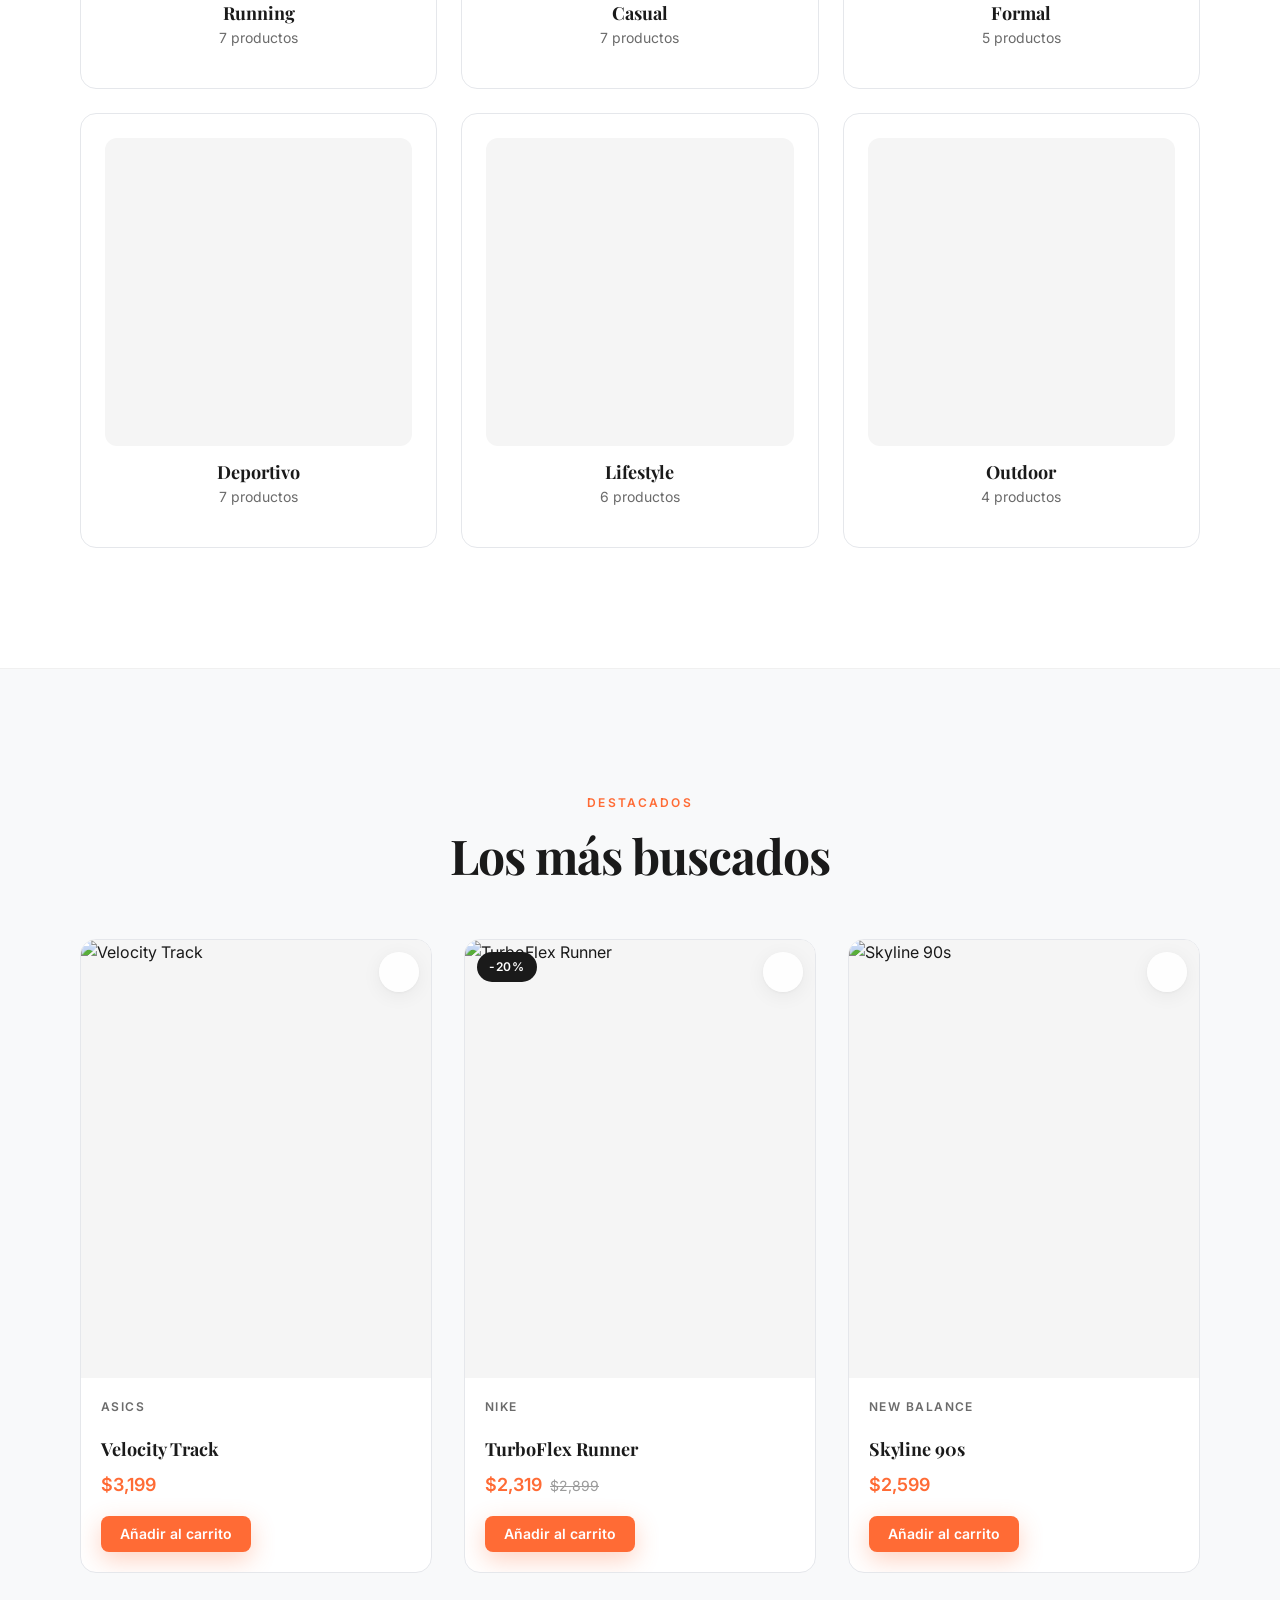
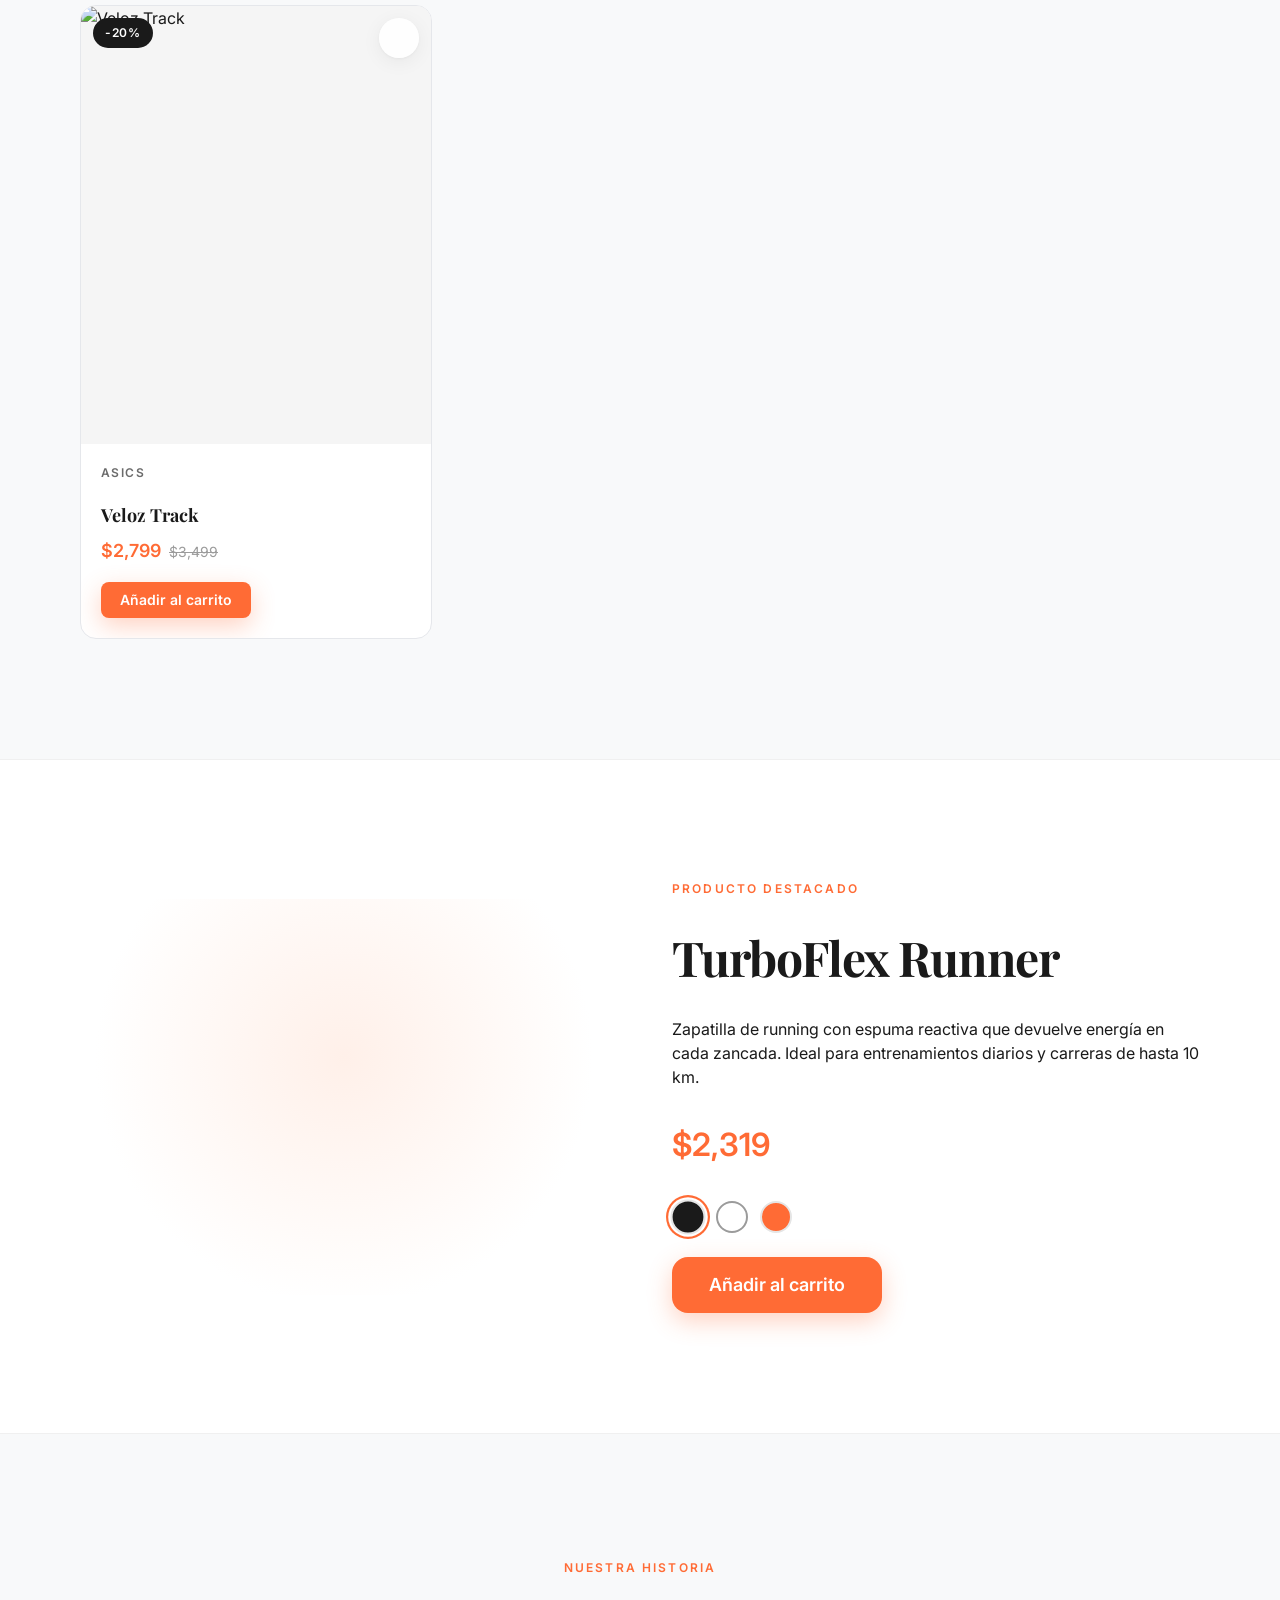
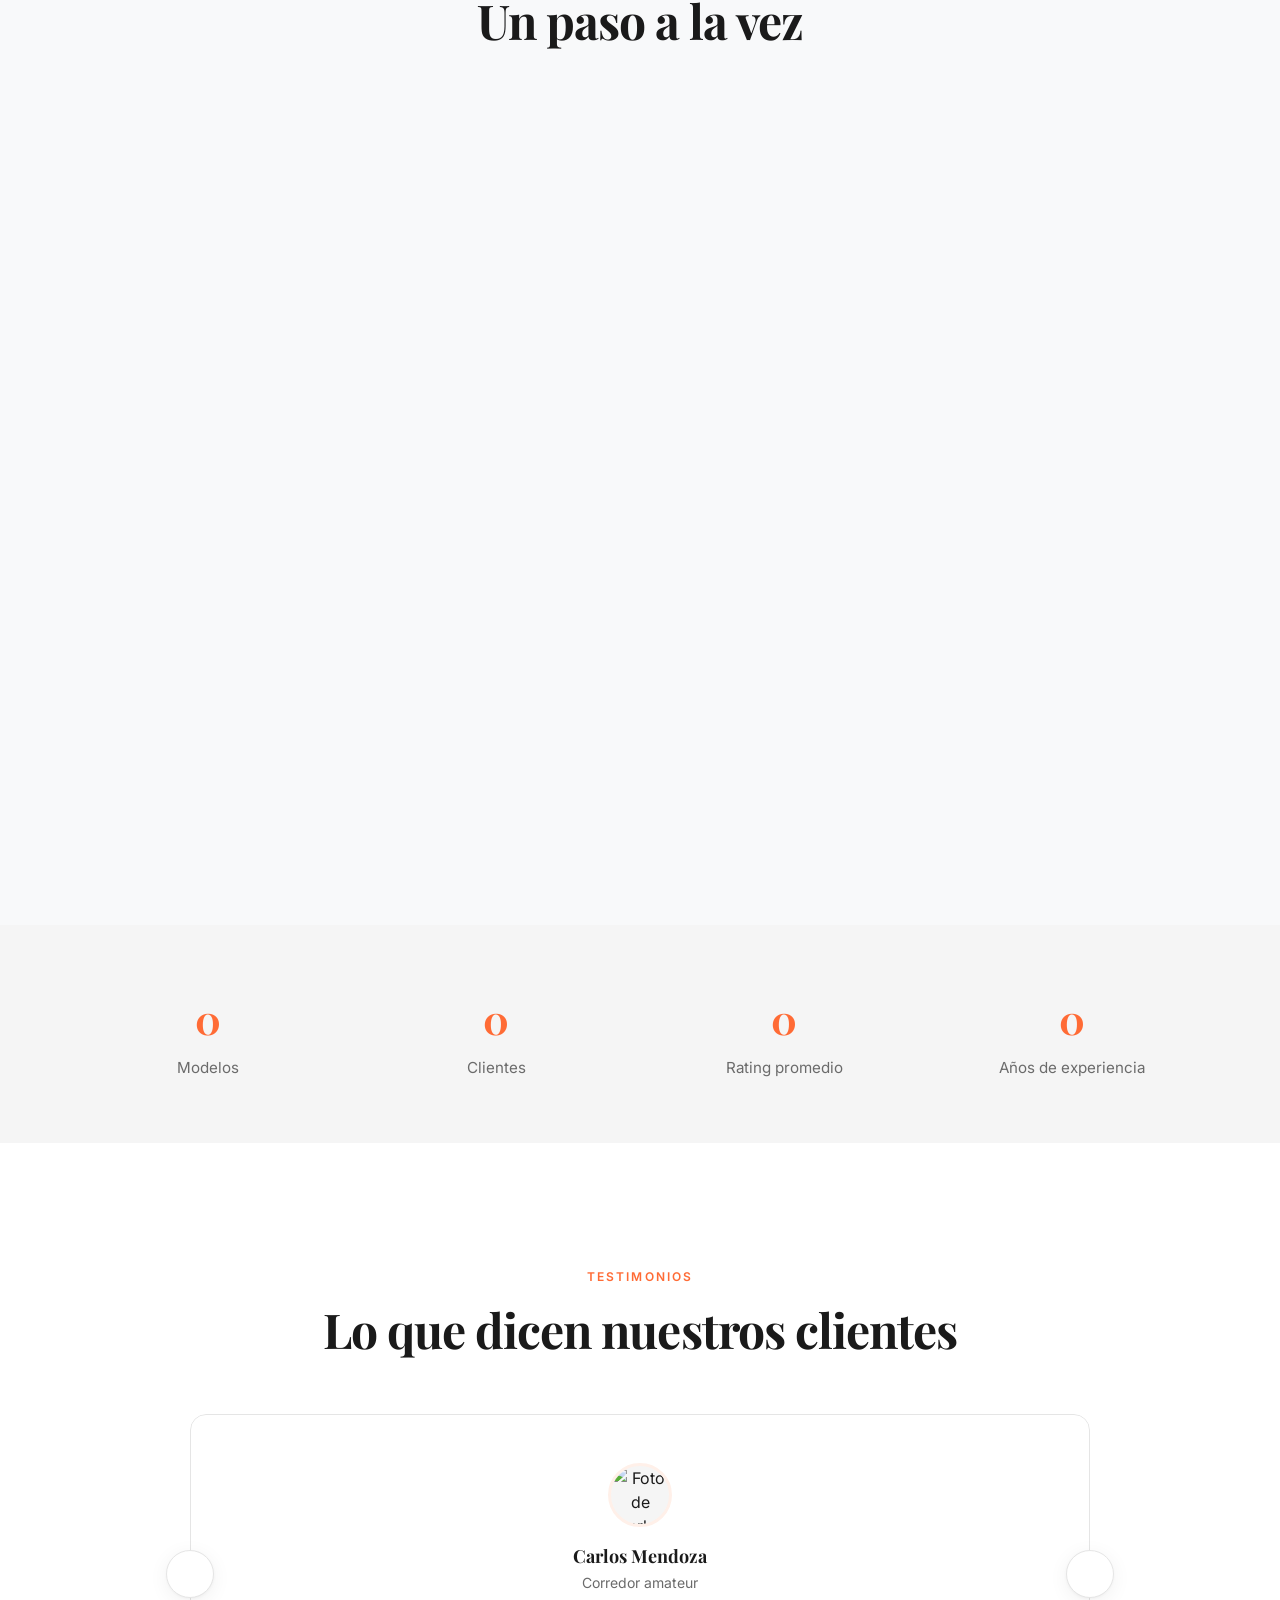
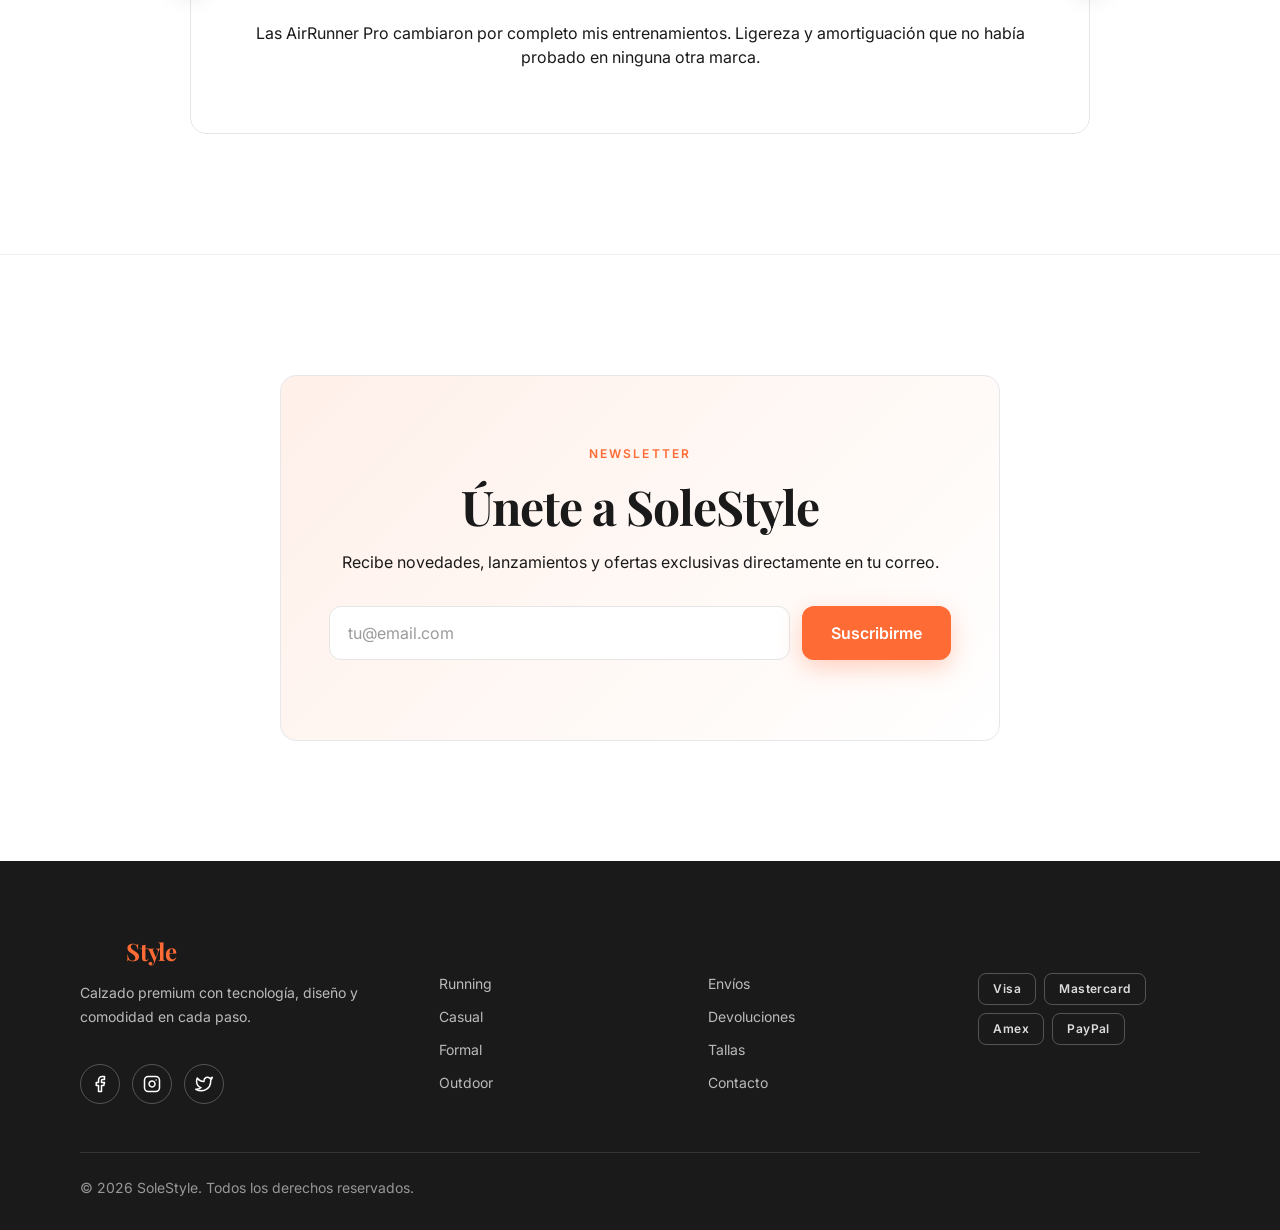
==== commit 3d0fe07b: "v6" ====
--- a/index.html
+++ b/index.html
@@ -7,6 +7,7 @@
   <link rel="icon" type="image/svg+xml" href="favicon.svg">
   <style>@media(prefers-color-scheme:dark){html{background:#0A0A0F;color:#E8E8EC;color-scheme:dark}}[data-theme="dark"]{--color-white:#0F0F12;--color-dark:#E8E8EC;--color-bg:#0A0A0F;--color-surface:#141418;--color-surface-alt:#1C1C22;--color-surface-raised:#222228;--color-border:rgba(255,255,255,.08);--color-border-subtle:rgba(255,255,255,.04);--color-border-accent:rgba(255,107,53,.25);--color-text-primary:#F0F0F4;--color-text-secondary:#A0A0B0;--color-text-muted:#6B6B78;--color-gray-100:#1C1C22;--color-gray-200:#242428;--color-gray-300:#2C2C32;--color-gray-400:#3A3A42;--color-gray-500:#6B6B78;--color-gray-600:#A0A0B0;--color-accent-soft:rgba(255,107,53,.12);--shadow-xs:0 1px 2px rgba(0,0,0,.3);--shadow-sm:0 1px 3px rgba(0,0,0,.4),0 1px 2px rgba(0,0,0,.3);--shadow-card:0 4px 16px rgba(0,0,0,.4),0 1px 4px rgba(0,0,0,.3);--shadow-hover:0 12px 32px rgba(0,0,0,.5),0 4px 8px rgba(0,0,0,.3);--shadow-accent:0 8px 24px rgba(255,107,53,.25);--shadow-accent-lg:0 12px 32px rgba(255,107,53,.35);--shadow-glow:0 0 24px rgba(255,107,53,.2);background:#0A0A0F!important;color:#E8E8EC!important;color-scheme:dark}[data-theme="dark"] body{background:#0A0A0F!important}[data-theme="dark"] .site-header{background:rgba(15,15,18,.88)!important;border-bottom-color:rgba(255,255,255,.06);backdrop-filter:blur(16px) saturate(1.2);-webkit-backdrop-filter:blur(16px) saturate(1.2)}[data-theme="dark"] .hero{background:linear-gradient(135deg,#0A0A0F,#141418 40%,#0F0F12)!important}[data-theme="dark"] .section--alt{background-color:#141418!important}[data-theme="dark"] .newsletter__inner{background:linear-gradient(135deg,rgba(255,107,53,.10),#141418)!important;border-color:rgba(255,255,255,.06)}[data-theme="dark"] .site-footer{background:#08080C!important}[data-theme="dark"] .filters-sidebar{background:#141418!important}[data-theme="dark"] .cart-drawer{background:#141418!important}</style>
   <script>(function(){var t=localStorage.getItem('solestyle_theme');var d=window.matchMedia('(prefers-color-scheme:dark)').matches;if(t==='dark'||(t===null&&d)){document.documentElement.setAttribute('data-theme','dark');document.documentElement.style.cssText='background:#0A0A0F!important;color:#E8E8EC!important;color-scheme:dark'}})();</script>
+  <script>(function(){try{var raw=localStorage.getItem('solestyle_cms_site_content');if(!raw)return;var sc=JSON.parse(raw);var hex=sc.accentColor;if(!hex||hex==='#FF6B35')return;var h=hex.replace('#','');var bigint=parseInt(h.length===3?h.split('').map(function(c){return c+c}).join(''):h,16);var r=(bigint>>16)&255,g=(bigint>>8)&255,b=bigint&255;var f=0.88;var dark='rgb('+Math.round(r*f)+','+Math.round(g*f)+','+Math.round(b*f)+')';var s=document.createElement('style');s.setAttribute('data-accent-override','');s.textContent=':root{--color-accent:'+hex+'!important;--color-accent-dark:'+dark+'!important;--color-accent-soft:rgba('+r+','+g+','+b+',0.06)!important;--color-border-accent:rgba('+r+','+g+','+b+',0.3)!important;--shadow-accent:0 8px 24px rgba('+r+','+g+','+b+',0.30)!important;--shadow-accent-lg:0 12px 32px rgba('+r+','+g+','+b+',0.40)!important;--shadow-glow:0 0 20px rgba('+r+','+g+','+b+',0.15)!important}[data-theme="dark"]{--color-accent-soft:rgba('+r+','+g+','+b+',0.12)!important;--color-border-accent:rgba('+r+','+g+','+b+',0.25)!important;--shadow-accent:0 8px 24px rgba('+r+','+g+','+b+',0.25)!important;--shadow-accent-lg:0 12px 32px rgba('+r+','+g+','+b+',0.35)!important;--shadow-glow:0 0 24px rgba('+r+','+g+','+b+',0.2)!important}';document.head.appendChild(s)}catch(_){}})();</script>
   <link rel="stylesheet" href="css/features/loading.css">
   <link rel="preconnect" href="https://fonts.googleapis.com">
   <link rel="preconnect" href="https://fonts.gstatic.com" crossorigin>
@@ -24,6 +25,7 @@
   <link rel="stylesheet" href="css/features/quickview.css">
   <link rel="stylesheet" href="css/features/reviews.css">
   <link rel="stylesheet" href="css/features/ux.css">
+  <link rel="stylesheet" href="css/pages.css">
 </head>
 <body>
   <div class="loading-overlay" id="loadingOverlay">
@@ -40,8 +42,8 @@
       <nav class="main-nav" aria-label="Navegación principal">
         <a href="index.html" class="nav-link">Inicio</a>
         <a href="tienda.html" class="nav-link">Tienda</a>
-        <a href="index.html#colecciones" class="nav-link">Colecciones</a>
-        <a href="index.html#contacto" class="nav-link">Contacto</a>
+        <a href="sobre-nosotros.html" class="nav-link">Sobre Nosotros</a>
+        <a href="contacto.html" class="nav-link">Contacto</a>
       </nav>
       <div class="header-actions">
         <a href="login.html" class="icon-btn" id="cmsLink" aria-label="Acceder al CMS" title="CMS"><i data-lucide="settings"></i></a>
@@ -58,8 +60,8 @@
     <nav class="mobile-menu" id="mobileMenu" aria-label="Menú móvil">
       <a href="index.html" class="nav-link">Inicio</a>
       <a href="tienda.html" class="nav-link">Tienda</a>
-      <a href="index.html#colecciones" class="nav-link">Colecciones</a>
-      <a href="index.html#contacto" class="nav-link">Contacto</a>
+      <a href="sobre-nosotros.html" class="nav-link">Sobre Nosotros</a>
+      <a href="contacto.html" class="nav-link">Contacto</a>
       <a href="favoritos.html" class="nav-link">Favoritos</a>
       <a href="login.html" class="nav-link">CMS</a>
     </nav>
@@ -82,6 +84,9 @@
     <div class="modal"><div class="modal__icon"><i data-lucide="check"></i></div><h3 class="modal__title">¡Gracias por tu compra!</h3><p class="modal__text" id="modalText">Tu pedido ha sido procesado. Te contactaremos por email.</p><div class="modal__actions"><button class="btn btn-primary" id="modalClose">Seguir comprando</button></div></div>
   </div>
   <div class="toast" id="toast" role="status" aria-live="polite"></div>
+
+  <canvas class="page-bg-canvas" id="pageBgCanvas" aria-hidden="true"></canvas>
+
   <main>
     <section class="hero" id="hero">
       <div class="hero-content container">
@@ -304,7 +309,7 @@
           <a href="#" class="footer-link">Envíos</a>
           <a href="#" class="footer-link">Devoluciones</a>
           <a href="#" class="footer-link">Tallas</a>
-          <a href="#" class="footer-link">Contacto</a>
+          <a href="contacto.html" class="footer-link">Contacto</a>
         </div>
         <div class="footer-col">
           <h3 class="footer-title">Pagos</h3>
@@ -328,5 +333,6 @@
   <script src="https://unpkg.com/lucide@latest"></script>
   <script src="js/modules/loading.js"></script>
   <script type="module" src="js/main.js" data-page="home"></script>
+  <script type="module" src="js/pages/page-animations.js"></script>
 </body>
 </html>
--- a/css/features/loading.css
+++ b/css/features/loading.css
@@ -16,6 +16,10 @@
   opacity: 0;
   visibility: hidden;
   pointer-events: none;
+}
+
+.loading-overlay.is-bg {
+  display: none;
 }
 
 .loading-canvas {
--- a/css/pages.css
+++ b/css/pages.css
@@ -0,0 +1,622 @@
+/* ============================================================
+   SoleStyle — Page Styles (About & Contact)
+   Estilos para páginas de contenido: sobre-nosotros.html y contacto.html
+   ============================================================ */
+
+/* ── Background Animation Canvas ─────────────────────────────── */
+.page-bg-canvas {
+  position: fixed;
+  top: 0;
+  left: 0;
+  width: 100%;
+  height: 100%;
+  z-index: 0;
+  pointer-events: none;
+}
+
+main {
+  position: relative;
+  z-index: 1;
+}
+
+/* ── Page Hero ───────────────────────────────────────────────── */
+.page-hero {
+  position: relative;
+  z-index: 1;
+  min-height: 60vh;
+  display: flex;
+  align-items: center;
+  justify-content: center;
+  text-align: center;
+  padding: var(--space-3xl) 0;
+  background: linear-gradient(135deg, var(--color-bg) 0%, var(--color-surface-alt) 50%, var(--color-bg) 100%);
+  overflow: hidden;
+}
+
+.page-hero::before {
+  content: '';
+  position: absolute;
+  top: 0;
+  left: 0;
+  right: 0;
+  bottom: 0;
+  background: radial-gradient(circle at 30% 50%, var(--color-accent-soft) 0%, transparent 50%),
+              radial-gradient(circle at 70% 80%, rgba(255, 107, 53, 0.08) 0%, transparent 40%);
+  opacity: 0.8;
+  z-index: 0;
+}
+
+.page-hero__content {
+  position: relative;
+  z-index: 1;
+  max-width: 800px;
+  margin: 0 auto;
+  padding: 0 var(--space-lg);
+}
+
+.page-hero__title {
+  font-family: var(--font-display);
+  font-size: clamp(var(--fs-2xl), 6vw, var(--fs-3xl));
+  font-weight: 700;
+  line-height: var(--lh-tight);
+  color: var(--color-text-primary);
+  margin-bottom: var(--space-lg);
+}
+
+.page-hero__subtitle {
+  font-size: clamp(var(--fs-md), 2.5vw, var(--fs-lg));
+  color: var(--color-text-secondary);
+  line-height: var(--lh-relaxed);
+  max-width: 600px;
+  margin: 0 auto;
+}
+
+.text-accent {
+  color: var(--color-accent);
+}
+
+/* ── Page Sections ───────────────────────────────────────────── */
+.page-section {
+  padding: var(--space-section) 0;
+  position: relative;
+  z-index: 1;
+}
+
+.page-section::before {
+  content: '';
+  position: absolute;
+  top: 0;
+  left: 50%;
+  transform: translateX(-50%);
+  width: 1px;
+  height: 60px;
+  background: linear-gradient(to bottom, transparent, var(--color-border-accent), transparent);
+}
+
+/* ── Page Grid Layouts ───────────────────────────────────────── */
+.page-grid {
+  display: grid;
+  gap: var(--space-xl);
+}
+
+.page-grid--2col {
+  grid-template-columns: repeat(2, 1fr);
+}
+
+.page-grid--3col {
+  grid-template-columns: repeat(3, 1fr);
+}
+
+.page-grid--4col {
+  grid-template-columns: repeat(4, 1fr);
+}
+
+/* ── Page Cards ──────────────────────────────────────────────── */
+.page-card {
+  background: var(--color-surface);
+  border: 1px solid var(--color-border);
+  border-radius: var(--radius-lg);
+  padding: var(--space-xl);
+  transition: all var(--transition-base);
+  position: relative;
+  overflow: hidden;
+}
+
+.page-card::before {
+  content: '';
+  position: absolute;
+  top: 0;
+  left: 0;
+  right: 0;
+  height: 3px;
+  background: linear-gradient(90deg, var(--color-accent), var(--color-accent-dark));
+  opacity: 0;
+  transition: opacity var(--transition-base);
+}
+
+.page-card:hover {
+  transform: translateY(-4px);
+  box-shadow: var(--shadow-hover);
+  border-color: var(--color-border-accent);
+}
+
+.page-card:hover::before {
+  opacity: 1;
+}
+
+.page-card__icon {
+  width: 48px;
+  height: 48px;
+  display: flex;
+  align-items: center;
+  justify-content: center;
+  background: var(--color-accent-soft);
+  border-radius: var(--radius-md);
+  margin-bottom: var(--space-lg);
+  color: var(--color-accent);
+}
+
+.page-card__icon svg {
+  width: 24px;
+  height: 24px;
+}
+
+.page-card__number {
+  font-family: var(--font-display);
+  font-size: var(--fs-3xl);
+  font-weight: 700;
+  color: var(--color-accent-soft);
+  line-height: 1;
+  margin-bottom: var(--space-md);
+}
+
+.page-card__title {
+  font-family: var(--font-display);
+  font-size: var(--fs-lg);
+  font-weight: 700;
+  color: var(--color-text-primary);
+  margin-bottom: var(--space-sm);
+}
+
+.page-card__text {
+  font-size: var(--fs-base);
+  color: var(--color-text-secondary);
+  line-height: var(--lh-relaxed);
+}
+
+.page-card--large {
+  padding: var(--space-2xl);
+}
+
+/* ── Stats Section ───────────────────────────────────────────── */
+.page-stats {
+  display: grid;
+  grid-template-columns: repeat(4, 1fr);
+  gap: var(--space-xl);
+  text-align: center;
+  padding: var(--space-2xl) 0;
+}
+
+.page-stat {
+  padding: var(--space-xl);
+  background: var(--color-surface);
+  border-radius: var(--radius-lg);
+  border: 1px solid var(--color-border);
+}
+
+.page-stat__number {
+  display: block;
+  font-family: var(--font-display);
+  font-size: clamp(var(--fs-xl), 4vw, var(--fs-3xl));
+  font-weight: 700;
+  color: var(--color-accent);
+  line-height: 1;
+  margin-bottom: var(--space-sm);
+}
+
+.page-stat__label {
+  font-size: var(--fs-sm);
+  color: var(--color-text-secondary);
+  text-transform: uppercase;
+  letter-spacing: 0.05em;
+}
+
+/* ── Team Cards ──────────────────────────────────────────────── */
+.page-team-card {
+  text-align: center;
+  padding: var(--space-lg);
+  background: var(--color-surface);
+  border-radius: var(--radius-lg);
+  border: 1px solid var(--color-border);
+  transition: all var(--transition-base);
+}
+
+.page-team-card:hover {
+  transform: translateY(-4px);
+  box-shadow: var(--shadow-hover);
+}
+
+.page-team-card__image {
+  width: 120px;
+  height: 120px;
+  border-radius: 50%;
+  object-fit: cover;
+  margin-bottom: var(--space-md);
+  border: 3px solid var(--color-border-accent);
+}
+
+.page-team-card__name {
+  font-family: var(--font-display);
+  font-size: var(--fs-md);
+  font-weight: 700;
+  color: var(--color-text-primary);
+  margin-bottom: var(--space-xs);
+}
+
+.page-team-card__role {
+  font-size: var(--fs-sm);
+  color: var(--color-accent);
+  font-weight: 500;
+}
+
+/* ── CTA Section ─────────────────────────────────────────────── */
+.page-cta {
+  text-align: center;
+  padding: var(--space-3xl) var(--space-xl);
+  background: linear-gradient(135deg, var(--color-surface) 0%, var(--color-surface-alt) 100%);
+  border-radius: var(--radius-xl);
+  border: 1px solid var(--color-border);
+  position: relative;
+  overflow: hidden;
+}
+
+.page-cta::before {
+  content: '';
+  position: absolute;
+  top: -50%;
+  left: -50%;
+  width: 200%;
+  height: 200%;
+  background: radial-gradient(circle, var(--color-accent-soft) 0%, transparent 60%);
+  opacity: 0.5;
+  z-index: 0;
+}
+
+.page-cta__title {
+  font-family: var(--font-display);
+  font-size: clamp(var(--fs-xl), 4vw, var(--fs-2xl));
+  font-weight: 700;
+  color: var(--color-text-primary);
+  margin-bottom: var(--space-md);
+  position: relative;
+  z-index: 1;
+}
+
+.page-cta__text {
+  font-size: var(--fs-md);
+  color: var(--color-text-secondary);
+  margin-bottom: var(--space-xl);
+  max-width: 600px;
+  margin-left: auto;
+  margin-right: auto;
+  position: relative;
+  z-index: 1;
+}
+
+/* ── Contact Form ────────────────────────────────────────────── */
+.page-grid--contact {
+  align-items: start;
+}
+
+.page-contact-form {
+  background: var(--color-surface);
+  border: 1px solid var(--color-border);
+  border-radius: var(--radius-lg);
+  padding: var(--space-2xl);
+}
+
+.contact-form {
+  display: flex;
+  flex-direction: column;
+  gap: var(--space-lg);
+}
+
+.form-row {
+  display: grid;
+  grid-template-columns: repeat(2, 1fr);
+  gap: var(--space-lg);
+}
+
+.form-group {
+  display: flex;
+  flex-direction: column;
+  gap: var(--space-sm);
+}
+
+.form-label {
+  font-size: var(--fs-sm);
+  font-weight: 600;
+  color: var(--color-text-primary);
+}
+
+.form-input,
+.form-textarea {
+  width: 100%;
+  padding: var(--space-md);
+  background: var(--color-surface-alt);
+  border: 1px solid var(--color-border);
+  border-radius: var(--radius-md);
+  font-family: var(--font-body);
+  font-size: var(--fs-base);
+  color: var(--color-text-primary);
+  transition: all var(--transition-fast);
+}
+
+.form-input:focus,
+.form-textarea:focus {
+  outline: none;
+  border-color: var(--color-accent);
+  box-shadow: 0 0 0 3px var(--color-accent-soft);
+}
+
+.form-input::placeholder,
+.form-textarea::placeholder {
+  color: var(--color-text-muted);
+}
+
+.form-textarea {
+  resize: vertical;
+  min-height: 120px;
+}
+
+.contact-form-success {
+  text-align: center;
+  padding: var(--space-3xl) var(--space-xl);
+}
+
+.contact-form-success svg {
+  width: 64px;
+  height: 64px;
+  color: var(--color-success);
+  margin-bottom: var(--space-lg);
+}
+
+.contact-form-success h3 {
+  font-family: var(--font-display);
+  font-size: var(--fs-xl);
+  font-weight: 700;
+  color: var(--color-text-primary);
+  margin-bottom: var(--space-md);
+}
+
+.contact-form-success p {
+  font-size: var(--fs-md);
+  color: var(--color-text-secondary);
+}
+
+/* ── Contact Info Cards ──────────────────────────────────────── */
+.page-contact-info {
+  display: flex;
+  flex-direction: column;
+  gap: var(--space-lg);
+}
+
+.contact-info-card {
+  background: var(--color-surface);
+  border: 1px solid var(--color-border);
+  border-radius: var(--radius-lg);
+  padding: var(--space-xl);
+  display: flex;
+  align-items: flex-start;
+  gap: var(--space-lg);
+  transition: all var(--transition-base);
+}
+
+.contact-info-card:hover {
+  transform: translateX(4px);
+  border-color: var(--color-border-accent);
+}
+
+.contact-info-card__icon {
+  width: 48px;
+  height: 48px;
+  min-width: 48px;
+  display: flex;
+  align-items: center;
+  justify-content: center;
+  background: var(--color-accent-soft);
+  border-radius: var(--radius-md);
+  color: var(--color-accent);
+}
+
+.contact-info-card__icon svg {
+  width: 24px;
+  height: 24px;
+}
+
+.contact-info-card__title {
+  font-family: var(--font-display);
+  font-size: var(--fs-md);
+  font-weight: 700;
+  color: var(--color-text-primary);
+  margin-bottom: var(--space-xs);
+}
+
+.contact-info-card__text {
+  font-size: var(--fs-sm);
+  color: var(--color-text-secondary);
+  line-height: var(--lh-relaxed);
+}
+
+/* ── FAQ Section ─────────────────────────────────────────────── */
+.page-faq {
+  max-width: 800px;
+  margin: 0 auto;
+}
+
+.faq-item {
+  background: var(--color-surface);
+  border: 1px solid var(--color-border);
+  border-radius: var(--radius-lg);
+  margin-bottom: var(--space-md);
+  overflow: hidden;
+  transition: all var(--transition-base);
+}
+
+.faq-item:hover {
+  border-color: var(--color-border-accent);
+}
+
+.faq-item__question {
+  width: 100%;
+  display: flex;
+  align-items: center;
+  justify-content: space-between;
+  padding: var(--space-lg) var(--space-xl);
+  background: none;
+  border: none;
+  cursor: pointer;
+  font-family: var(--font-body);
+  font-size: var(--fs-md);
+  font-weight: 600;
+  color: var(--color-text-primary);
+  text-align: left;
+  transition: all var(--transition-fast);
+}
+
+.faq-item__question:hover {
+  color: var(--color-accent);
+}
+
+.faq-item__question svg {
+  width: 20px;
+  height: 20px;
+  color: var(--color-text-muted);
+  transition: transform var(--transition-base);
+}
+
+.faq-item.is-open .faq-item__question svg {
+  transform: rotate(180deg);
+}
+
+.faq-item__answer {
+  max-height: 0;
+  overflow: hidden;
+  transition: max-height var(--transition-slow);
+}
+
+.faq-item.is-open .faq-item__answer {
+  max-height: 300px;
+}
+
+.faq-item__answer p {
+  padding: 0 var(--space-xl) var(--space-xl);
+  font-size: var(--fs-base);
+  color: var(--color-text-secondary);
+  line-height: var(--lh-relaxed);
+}
+
+/* ── Map Section ─────────────────────────────────────────────── */
+.page-map {
+  height: 400px;
+  background: var(--color-surface);
+  border: 1px solid var(--color-border);
+  border-radius: var(--radius-lg);
+  overflow: hidden;
+}
+
+.page-map__placeholder {
+  width: 100%;
+  height: 100%;
+  display: flex;
+  flex-direction: column;
+  align-items: center;
+  justify-content: center;
+  gap: var(--space-md);
+  color: var(--color-text-muted);
+}
+
+.page-map__placeholder svg {
+  width: 48px;
+  height: 48px;
+  opacity: 0.5;
+}
+
+/* ── Responsive ──────────────────────────────────────────────── */
+@media (max-width: 1024px) {
+  .page-grid--4col {
+    grid-template-columns: repeat(2, 1fr);
+  }
+  
+  .page-stats {
+    grid-template-columns: repeat(2, 1fr);
+  }
+}
+
+@media (max-width: 768px) {
+  .page-hero {
+    min-height: 50vh;
+    padding: var(--space-2xl) 0;
+  }
+  
+  .page-grid--2col,
+  .page-grid--3col,
+  .page-grid--4col {
+    grid-template-columns: 1fr;
+  }
+  
+  .page-stats {
+    grid-template-columns: 1fr;
+  }
+  
+  .form-row {
+    grid-template-columns: 1fr;
+  }
+  
+  .page-section {
+    padding: var(--space-2xl) 0;
+  }
+  
+  .page-section::before {
+    display: none;
+  }
+  
+  .page-card--large {
+    padding: var(--space-xl);
+  }
+  
+  .page-cta {
+    padding: var(--space-2xl) var(--space-lg);
+  }
+  
+  .page-contact-form {
+    padding: var(--space-xl);
+  }
+  
+  .contact-info-card {
+    padding: var(--space-lg);
+  }
+}
+
+@media (max-width: 480px) {
+  .page-hero__title {
+    font-size: var(--fs-xl);
+  }
+  
+  .page-card__number {
+    font-size: var(--fs-2xl);
+  }
+  
+  .page-stat__number {
+    font-size: var(--fs-xl);
+  }
+  
+  .faq-item__question {
+    padding: var(--space-md) var(--space-lg);
+    font-size: var(--fs-base);
+  }
+  
+  .faq-item__answer p {
+    padding: 0 var(--space-lg) var(--space-lg);
+  }
+}
